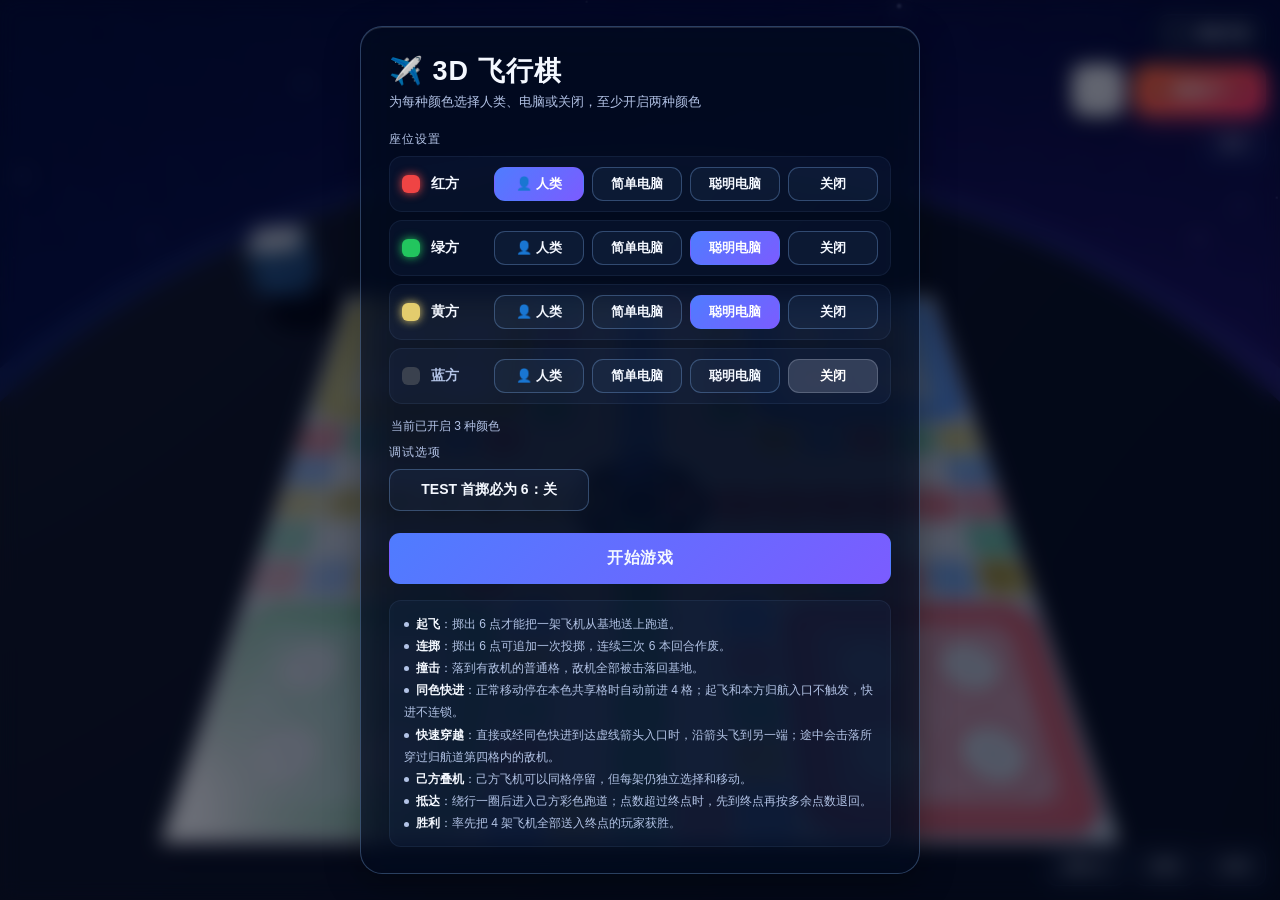
==== public/index.html @ 6b1c4963 "Add Aeroplane Chess web game" ====
<!DOCTYPE html>
<html lang="zh-CN" data-page-node-id="kd5Z0objYWJFrHcKSQNEVI">
<head data-page-node-id="CN0PFpDUi3VPwyFYzVptZN">
<meta charset="UTF-8" data-page-node-id="z6QvpEC3rksrD74TfRp0Hz">
<meta name="viewport" content="width=device-width, initial-scale=1.0, maximum-scale=1.0, user-scalable=no" data-page-node-id="Oe6qfv09uklNiKjChewLHi">
<title>3D 飞行棋</title>
<style>
  :root{
    --bg0:#04060f; --bg1:#0a1024;
    --panel:rgba(3,12,32,.60);
    --line:rgba(137,190,255,.30);
    --txt:#f4f8ff; --dim:#b2c3e6;
    --p0:#ef4444; --p1:#22c55e; --p2:#e3cc6d; --p3:#3b82f6;
  }
  *{box-sizing:border-box; -webkit-tap-highlight-color:transparent;}
  html,body{margin:0;padding:0;height:100%;overflow:hidden;}
  body{
    background:radial-gradient(120% 100% at 50% 0%, #0d1636 0%, var(--bg0) 62%);
    color:var(--txt);
    font-family:"PingFang SC","Hiragino Sans GB","Microsoft YaHei",-apple-system,BlinkMacSystemFont,"Segoe UI",sans-serif;
    user-select:none;
  }
  canvas{display:block;}
  /* CSS 显示尺寸必须锁定到视口；canvas 的 width/height 属性只作为高 DPI
     渲染缓冲区尺寸，否则 DPR=2 时画布会按 2 倍固有尺寸布局，只显示左上角。 */
  #scene{position:fixed;inset:0;width:100%;height:100%;}

  /* ---------- 通用面板 ---------- */
  .glass{
    background:var(--panel);
    backdrop-filter:blur(18px) saturate(1.28); -webkit-backdrop-filter:blur(18px) saturate(1.28);
    border:1px solid var(--line);
    border-radius:16px;
    box-shadow:inset 0 1px 0 rgba(255,255,255,.13),0 10px 34px rgba(0,0,0,.34);
  }
  .btn{
    border:1px solid var(--line); background:rgba(122,174,255,.065);
    color:var(--txt); border-radius:11px; padding:9px 16px;
    font-size:14px; cursor:pointer; transition:.16s; font-family:inherit;
  }
  .btn:hover{background:rgba(142,195,255,.15); transform:translateY(-1px);}
  .btn:active{transform:translateY(0);}
  .btn.primary{
    background:linear-gradient(135deg,#4f7cff,#7b5cff); border-color:transparent;
    font-weight:700; letter-spacing:.5px;
  }
  .btn.primary:hover{filter:brightness(1.12);}

  /* ---------- 顶部玩家条 ---------- */
  #players{
    position:fixed; top:14px; left:14px; display:flex; flex-direction:column; gap:8px;
    z-index:20; max-width:min(46vw,300px);
  }
  .pcard{
    display:flex; align-items:center; gap:9px; padding:8px 11px; border-radius:13px;
    background:rgba(4,15,39,.58); border:1px solid rgba(143,196,255,.22);
    backdrop-filter:blur(14px) saturate(1.25); transition:.2s; position:relative; overflow:hidden;
    box-shadow:inset 0 1px 0 rgba(255,255,255,.10),0 7px 22px rgba(0,0,0,.28);
  }
  .pcard.active{
    border-color:rgba(255,255,255,.5);
    box-shadow:0 0 0 1px rgba(255,255,255,.16), 0 6px 22px rgba(0,0,0,.45);
    transform:translateX(4px);
  }
  .pcard .dot{width:13px;height:13px;border-radius:50%;flex:none;box-shadow:0 0 9px currentColor;}
  .pcard .nm{font-size:13px;font-weight:700;white-space:nowrap;}
  .pcard .tag{
    font-size:10px;padding:1px 6px;border-radius:6px;background:rgba(255,255,255,.1);
    color:var(--dim);white-space:nowrap;
  }
  .pcard .progress{margin-left:auto;font-size:10px;color:#d8e5ff;white-space:nowrap;}
  .pcard .planes{display:flex;gap:3px;}
  .pip{width:11px;height:11px;border-radius:3px;transition:.25s;position:relative;}
  .pip.base{background:transparent;border:1px solid currentColor;opacity:.42;}
  .pip.track,.pip.home{background:currentColor;box-shadow:0 0 7px currentColor;}
  .pip.done{background:currentColor;box-shadow:0 0 8px currentColor;}
  .pip.done::after{content:'✓';position:absolute;inset:0;color:#07101f;font-size:9px;font-weight:1000;line-height:11px;text-align:center;}
  .pcard .rank{
    position:absolute;right:8px;top:50%;transform:translateY(-50%);
    font-size:15px;font-weight:900;opacity:.9;
  }

  /* ---------- 右上控制区 ---------- */
  #ctrl{position:fixed; top:14px; right:14px; z-index:20; display:flex; flex-direction:column; gap:10px; align-items:flex-end;}
  #turnbar{padding:10px 14px; display:flex; align-items:center; gap:10px; font-size:14px; font-weight:700;}
  #turnbar .sw{width:16px;height:16px;border-radius:5px;box-shadow:0 0 10px currentColor;}
  #diceWrap{display:flex;gap:10px;align-items:center;}
  #diceBtn{
    width:132px;height:52px;font-size:17px;font-weight:800;border-radius:14px;
    background:linear-gradient(135deg,#ff7a45,#ff3d6e); border:none; color:#fff;
    box-shadow:0 8px 22px rgba(255,61,110,.35); letter-spacing:1px;
  }
  #diceBtn:disabled{opacity:.4;cursor:not-allowed;transform:none;filter:grayscale(.5);}
  #diceBtn.pulse{animation:pulse 1.5s infinite;}
  @keyframes pulse{0%,100%{box-shadow:0 8px 22px rgba(255,61,110,.35);}50%{box-shadow:0 8px 30px rgba(255,61,110,.7);}}
  #diceFace{
    width:52px;height:52px;border-radius:13px;background:rgba(255,255,255,.94);
    display:flex;align-items:center;justify-content:center;font-size:26px;color:#1a1a2e;
    font-weight:900; box-shadow:0 6px 18px rgba(0,0,0,.4);
  }
  #diceFace.rolling{animation:shake .18s infinite;}
  @keyframes shake{0%,100%{transform:rotate(-7deg) scale(1);}50%{transform:rotate(7deg) scale(1.06);}}
  .miniBtns{display:flex;gap:8px;}
  #tools{position:fixed;bottom:14px;right:14px;z-index:20;display:flex;gap:8px;}
  #hint{
    position:fixed;right:14px;bottom:60px;z-index:20;
    padding:8px 16px;border-radius:18px;font-size:13px;font-weight:500;
    background:rgba(2,10,29,.72);backdrop-filter:blur(14px) saturate(1.25);border:1px solid var(--line);
    color:var(--txt); box-shadow:0 6px 20px rgba(0,0,0,.45);
    white-space:nowrap; transition:.2s; opacity:0; pointer-events:none;
    max-width:46vw; overflow:hidden; text-overflow:ellipsis;
  }
  #hint.show{opacity:1;}

  /* ---------- 设置 / 结果 遮罩 ---------- */
  .overlay{
    position:fixed;inset:0;z-index:60;display:flex;align-items:flex-start;justify-content:center;
    background:rgba(2,8,24,.58); backdrop-filter:blur(10px) saturate(1.18); padding:20px; overflow:auto;
  }
  .overlay.hide{display:none;}
  .sheet{width:min(560px,100%); padding:26px 28px; border-radius:22px;margin:auto 0;}
  .sheet h1{margin:0 0 4px; font-size:27px; letter-spacing:1px;}
  .sheet .sub{margin:0 0 20px; color:var(--dim); font-size:13px;}
  .row{margin-bottom:16px;}
  .row>label{display:block;font-size:12px;color:var(--dim);margin-bottom:8px;letter-spacing:1px;}
  .seg{display:flex;gap:8px;flex-wrap:wrap;}
  .seg button{
    flex:1;min-width:70px;padding:11px 0;border-radius:11px;border:1px solid var(--line);
    background:rgba(128,180,255,.055);color:var(--txt);cursor:pointer;font-size:14px;
    font-weight:700;transition:.16s;font-family:inherit;
  }
  .seg button.on{background:linear-gradient(135deg,#4f7cff,#7b5cff);border-color:transparent;color:#fff;}
  .seg button:hover:not(.on){background:rgba(143,197,255,.14);}
  .seat{
    display:flex;align-items:center;gap:11px;padding:10px 12px;border-radius:13px;
    background:rgba(111,164,255,.055);margin-bottom:8px;border:1px solid rgba(142,194,255,.08);
  }
  .seat .cd{width:18px;height:18px;border-radius:6px;flex:none;box-shadow:0 0 10px currentColor;}
  .seat .sn{font-size:14px;font-weight:700;width:52px;flex:none;}
  .seat .seg button{padding:7px 0;font-size:13px;min-width:58px;}
  .seat .seg{flex:1;}
  .seat.off .cd{filter:grayscale(1);opacity:.38;box-shadow:none;}
  .seat.off .sn{color:var(--dim);}
  .seg button[data-mode="off"].on{background:rgba(120,130,155,.34);border-color:rgba(180,190,215,.28);}
  #setupMsg{min-height:18px;margin:-2px 2px 8px;color:var(--dim);font-size:12px;}
  #setupMsg.error{color:#ff9b9b;}
  .start{width:100%;padding:14px;font-size:16px;margin-top:6px;}
  .start:disabled{opacity:.42;cursor:not-allowed;transform:none;filter:grayscale(.4);}
  .rules{
    margin-top:16px;font-size:12px;color:var(--dim);line-height:1.85;
    background:rgba(100,158,255,.055);padding:12px 14px;border-radius:12px;
    border:1px solid rgba(142,194,255,.08);
  }
  .rules b{color:var(--txt);font-weight:700;}
  .rules .k{display:inline-block;width:5px;height:5px;border-radius:50%;background:var(--dim);margin-right:7px;vertical-align:middle;}

  /* 结果 */
  #resultList{margin:14px 0 20px;}
  .rrow{
    display:flex;align-items:center;gap:12px;padding:11px 14px;border-radius:12px;
    background:rgba(105,164,255,.065);margin-bottom:8px;border:1px solid rgba(142,194,255,.08);
  }
  .rrow .no{font-size:19px;font-weight:900;width:30px;text-align:center;}
  .rrow .cd{width:16px;height:16px;border-radius:5px;}
  .rrow .nm{flex:1;font-weight:700;font-size:14px;}
  .rrow .st{font-size:12px;color:var(--dim);}
  #crown{font-size:38px;text-align:center;margin-bottom:2px;}

  #loading{
    position:fixed;inset:0;z-index:99;display:flex;flex-direction:column;
    align-items:center;justify-content:center;gap:16px;background:#0b1020;
  }
  #loading .sp{
    width:38px;height:38px;border:3px solid rgba(255,255,255,.15);
    border-top-color:#7b5cff;border-radius:50%;animation:spin .8s linear infinite;
  }
  @keyframes spin{to{transform:rotate(360deg);}}
  #loading p{color:var(--dim);font-size:13px;margin:0;}
  #loading .err{color:#ff8a8a;max-width:420px;text-align:center;line-height:1.7;}

  @media (max-width:720px){
    #players{max-width:52vw;}
    .pcard{padding:6px 8px;gap:6px;}
    .pcard .nm{font-size:11px;}
    #diceBtn{width:104px;height:46px;font-size:15px;}
    #diceFace{width:46px;height:46px;font-size:23px;}
    .sheet{padding:20px 18px;}
    .seat{flex-wrap:wrap;}
    .seat .sn{width:44px;font-size:13px;}
  }
</style>
</head>
<body data-page-node-id="F3ZQzoGz1qSnLgHFqvEqtm">

<canvas id="scene" data-page-node-id="spC4r4EDzHsYhLTOp7BjeF"></canvas>

<!-- 玩家列表 -->
<div id="players" data-page-node-id="8w7hcfWktWKgmXLX0mfaSR"></div>

<!-- 控制区 -->
<div id="ctrl" data-page-node-id="sWdIX8kB2JwSgkyhHL7SVb">
  <div id="turnbar" class="glass" data-page-node-id="yvxClIgcpRIx5Is21tc2L5"><span class="sw" id="turnSw" data-page-node-id="FzUo4NRxDnwmPuOCZEcVDG"></span><span id="turnTxt" data-page-node-id="cU2IEdb1D82yChfmiWlCaq">准备开始</span></div>
  <div id="diceWrap" data-page-node-id="i2NdTuZPAmeHTa93d3pKQb">
    <div id="diceFace" data-page-node-id="bqr2hvMrPAnzmE8mIQ6yte">–</div>
    <button id="diceBtn" class="pulse" data-page-node-id="0aowGrRrFDqTSFVN3ZFCPe">掷骰子</button>
  </div>
  <div class="miniBtns" data-page-node-id="tSmx8TX3itHojxYnrnogoG">
    <button class="btn" id="btnRestart" data-page-node-id="u3bcMLW3mogeDhsRU2pKvW">重开</button>
  </div>
</div>

<div id="tools" data-page-node-id="1Msg7l5s5YXvsN1klb7ByF">
  <button class="btn on" id="btnFollow" data-page-node-id="jOJYs4tXHOUZGy5CyDliOt">跟随:开</button>
  <button class="btn" id="btnTopView" data-page-node-id="E5q30SSWGdL36mNQ4ldskA">俯视</button>
  <button class="btn" id="btn3DView" data-page-node-id="cD1FSX5j33GWQr0DZFfLGb">斜视</button>
</div>

<div id="hint" data-page-node-id="1AbFGZp2CJLqHMXpha11cf"></div>

<!-- 设置面板 -->
<div id="setup" class="overlay" data-page-node-id="obhyTY74zz7RHie1XbRJl4">
  <div class="sheet glass" data-page-node-id="qNtGrj4rFYtB3MGo6gRqcS">
    <h1 data-page-node-id="73DpKQItf9HqFi7Jg1BZQI">✈️ 3D 飞行棋</h1>
    <p class="sub" data-page-node-id="A6gUsaLLg9S1lhPXas4fzz">为每种颜色选择人类、电脑或关闭，至少开启两种颜色</p>

    <div class="row" data-page-node-id="W5Kqq1l9HHc015kYhw4cNV">
      <label data-page-node-id="T6GxFlB0odtwnpZI4bVoM9">座位设置</label>
      <div id="seats" data-page-node-id="Y9edmHz5bmArDXBNN3SCCL"></div>
    </div>
    <div id="setupMsg" aria-live="polite"></div>

    <div class="row" data-page-node-id="dRNbEAlXy24KbOvghhxoVl">
      <label data-page-node-id="pck41rBKHMh1azzelBOyXd">调试选项</label>
      <div class="seg" style="flex:0 0 auto;max-width:200px;" data-page-node-id="Ot6GRj4qA4mHaCzjjqC9CW">
        <button id="btnTest" class="" data-page-node-id="jbMKNbn3HhjG23YEpx2hB8">TEST 首掷必为 6：关</button>
      </div>
    </div>

    <button class="btn primary start" id="btnStart" data-page-node-id="HKWBvUzWYEQOLkrZFpdpu5">开始游戏</button>

    <div class="rules" data-page-node-id="BvAXuGOBpbkhqkPFZCP86s">
      <span class="k" data-page-node-id="RW6wh6RgvXUgG9rf4asewc"></span><b data-page-node-id="WBJefTE6V2W01uMfEfnG14">起飞</b>：掷出 6 点才能把一架飞机从基地送上跑道。<br data-page-node-id="cNt75eIltv63Ednr2QSTMn">
      <span class="k" data-page-node-id="gKR8fQKjl4KG3YOy8Qun9u"></span><b data-page-node-id="UjBdUJUurDjCeklsjVWD2k">连掷</b>：掷出 6 点可追加一次投掷，连续三次 6 本回合作废。<br data-page-node-id="hYeEXeCDW8K2KsKgrpm32w">
      <span class="k" data-page-node-id="0SQ9fcN8z9DerHyAJSNAyU"></span><b data-page-node-id="dpW9D0i8Zz4bkBeEzFVcHE">撞击</b>：落到有敌机的普通格，敌机全部被击落回基地。<br data-page-node-id="s6PJhV0UK56727k5c2jOaa">
      <span class="k"></span><b>同色快进</b>：正常移动停在本色共享格时自动前进 4 格；起飞和本方归航入口不触发，快进不连锁。<br>
      <span class="k"></span><b>快速穿越</b>：直接或经同色快进到达虚线箭头入口时，沿箭头飞到另一端；途中会击落所穿过归航道第四格内的敌机。<br>
      <span class="k"></span><b>己方叠机</b>：己方飞机可以同格停留，但每架仍独立选择和移动。<br>
      <span class="k" data-page-node-id="xp2fXdVxcToDqfpgB5Ztf1"></span><b data-page-node-id="klzLZYSJadkwx5tVH13e4j">抵达</b>：绕行一圈后进入己方彩色跑道；点数超过终点时，先到终点再按多余点数退回。<br data-page-node-id="SkRiC2MSEcY5TxVRWsvFrq">
      <span class="k" data-page-node-id="xCXNceKm6EacldsfjJyNbT"></span><b data-page-node-id="CVoNxMrrFDX0rKh2zJ5aJu">胜利</b>：率先把 4 架飞机全部送入终点的玩家获胜。
    </div>
  </div>
</div>

<!-- 结果面板 -->
<div id="result" class="overlay hide" data-page-node-id="yFm13LowaZL7XiBijNMZjQ">
  <div class="sheet glass" data-page-node-id="x73ReZF6gz8Pfy7ZM4yg86">
    <div id="crown" data-page-node-id="cnMCVMTm1wLXuDqxZCb9F2">🏆</div>
    <h1 id="resultTitle" style="text-align:center;" data-page-node-id="hopEfUsFGlRFRixKli2bg7">游戏结束</h1>
    <p class="sub" id="resultSub" style="text-align:center;" data-page-node-id="AIjN1MZGv3yKDPqEEA8PTm"></p>
    <div id="resultList" data-page-node-id="1KOeGkOZItsVAdrru4L2Hp"></div>
    <button class="btn primary start" id="btnAgain" data-page-node-id="LLKFrGzrdVu3px0y7wJ7yw">再来一局</button>
    <button class="btn start" id="btnBackSetup" style="margin-top:8px;background:rgba(255,255,255,.07);" data-page-node-id="SjBGjp1hyPmOuBa0gxNdDt">返回设置</button>
  </div>
</div>

<div id="loading" data-page-node-id="gBrMF9jGKVOgRYB6SAXCDc">
  <div class="sp" id="spinner" data-page-node-id="VGdrUDK20o89V1iXJ4OKN2"></div>
  <p id="loadTxt" data-page-node-id="8BYOt7lOf7bplKU5AdE7Hm">正在装载 3D 场景…</p>
</div>

<script type="module">
/* =========================================================
   3D 飞行棋 — Three.js 单文件实现
   ========================================================= */

let THREE;
try {
  THREE = await import('./vendor/three.module.js');
} catch (e) {
  try {
    THREE = await import('https://unpkg.com/three@0.160.0/build/three.module.js');
  } catch (e2) {
    document.getElementById('spinner').style.display = 'none';
    document.getElementById('loadTxt').innerHTML =
      '<div class="err">无法加载 three.js。<br>请通过本地服务器打开（推荐）：<br>' +
      '<code>cd ' + '本目录' + ' &amp;&amp; python3 -m http.server 8080</code><br>' +
      '然后访问 http://localhost:8080</div>';
    throw e2;
  }
}

/* ---------------- 常量：棋盘几何 ---------------- */
const GRID = 15;          // 15x15
const PATH_LEN = 52;      // 共享航道坐标总数（用于全局索引循环）
const HOME_LEN = 6;       // 归航道格数
const HOME_ENTRY_PROG = PATH_LEN - 2;  // 50：与本方归航道正对的共享航道入口
const HOME_START_PROG = HOME_ENTRY_PROG + 1; // 51：归航道第一格
const TOTAL = HOME_START_PROG + HOME_LEN - 1; // 56：归航道第 6 格（专属终点格）

// 外圈路径（col,row），索引 0 为红方起点
const PATH = [
  [0,5],[1,5],[2,5],[3,5],[4,5],
  [5,4],[5,3],[5,2],[5,1],[5,0],
  [6,0],[7,0],[8,0],
  [9,0],[9,1],[9,2],[9,3],[9,4],
  [10,5],[11,5],[12,5],[13,5],[14,5],
  [14,6],[14,7],[14,8],
  [14,9],[13,9],[12,9],[11,9],[10,9],
  [9,10],[9,11],[9,12],[9,13],[9,14],
  [8,14],[7,14],[6,14],
  [5,14],[5,13],[5,12],[5,11],[5,10],
  [4,9],[3,9],[2,9],[1,9],[0,9],
  [0,8],[0,7],[0,6]
];

const STARTS = [0, 13, 26, 39];

const HOMES = [
  [[1,7],[2,7],[3,7],[4,7],[5,7],[6,7]],
  [[7,1],[7,2],[7,3],[7,4],[7,5],[7,6]],
  [[13,7],[12,7],[11,7],[10,7],[9,7],[8,7]],
  [[7,13],[7,12],[7,11],[7,10],[7,9],[7,8]]
];

// 5×5 基地左上角 (col,row)：左上 / 右上 / 右下 / 左下
const BASE_SIZE = 5;
const BASE_ORIGIN = [[0,0],[10,0],[10,10],[0,10]];
// 基地内 4 个停机位（相对基地左上角）
const BASE_SLOTS  = [[1.1,1.1],[2.9,1.1],[1.1,2.9],[2.9,2.9]];

const PL = [
  { key:'红方', hex:0xef4444, css:'#ef4444', deep:0xb91c1c },
  { key:'绿方', hex:0x22c55e, css:'#22c55e', deep:0x15803d },
  { key:'黄方', hex:0xe3cc6d, css:'#e3cc6d', deep:0xa88932 },
  { key:'蓝方', hex:0x3b82f6, css:'#3b82f6', deep:0x1d4ed8 }
];

// 四色快速穿越统一发生在各自私人进度 18 → 30；途中横跨对面玩家归航道第四格。
const FLIGHT_ENTRY_PROG = 18;
const FLIGHT_EXIT_PROG = 30;
const FLIGHT_CROSS_HOME_PROG = HOME_START_PROG + 3;
const FLIGHT_ROUTES = PL.map((_, seat) => {
  const crossedSeat = (seat + 2) % PL.length;
  return {
    seat,
    entryProg: FLIGHT_ENTRY_PROG,
    exitProg: FLIGHT_EXIT_PROG,
    entryIndex: (STARTS[seat] + FLIGHT_ENTRY_PROG) % PATH_LEN,
    exitIndex: (STARTS[seat] + FLIGHT_EXIT_PROG) % PATH_LEN,
    crossedSeat,
    crossedHomeProg: FLIGHT_CROSS_HOME_PROG,
    crossCoord: HOMES[crossedSeat][3]
  };
});

function flightRoute(seat) { return FLIGHT_ROUTES[seat]; }
function isFlightEntry(prog) { return prog === FLIGHT_ENTRY_PROG; }

/** 共享航道颜色：从正对红方归航道的 PATH[50] 起，顺时针循环红、绿、黄、蓝。 */
function pathColor(globalIndex) {
  const i = ((globalIndex % PATH_LEN) + PATH_LEN) % PATH_LEN;
  return (i + 2) % PL.length;
}

/** 正常走骰后是否落在玩家本色共享格；起飞、归航道和折返不调用此判定。 */
function isBoostLanding(seat, prog) {
  return prog >= 0 && prog < HOME_START_PROG && prog !== HOME_ENTRY_PROG &&
    pathColor(globalIdx(seat, prog)) === seat;
}

// 坐标换算：格 -> 世界
const HALF = (GRID - 1) / 2;
function gridToWorld(c, r, y = 0) { return new THREE.Vector3(c - HALF, y, r - HALF); }
function globalIdx(playerIdx, prog) { return (STARTS[playerIdx] + prog) % PATH_LEN; }

/** 棋子逻辑位置 -> 世界坐标 */
function posToWorld(playerIdx, prog) {
  if (prog < HOME_START_PROG) {
    const g = PATH[globalIdx(playerIdx, prog)];
    return gridToWorld(g[0], g[1]);
  }
  if (prog < TOTAL) {
    const h = HOMES[playerIdx][prog - HOME_START_PROG];
    return gridToWorld(h[0], h[1]);
  }
  return null; // 专属终点格由 finishWorld() 处理
}
function baseWorld(playerIdx, slot) {
  const o = BASE_ORIGIN[playerIdx], s = BASE_SLOTS[slot];
  return gridToWorld(o[0] + s[0], o[1] + s[1]);
}
/** 各色专属终点：归航道最后一格 */
function finishWorld(playerIdx) {
  const lastHome = HOMES[playerIdx][HOME_LEN - 1];
  return gridToWorld(lastHome[0], lastHome[1], 0.02);
}

/* ---------------- 全局状态 ---------------- */
const G = {
  players: [],       // {seat, type:'human'|'ai', level:1|2, pieces:[], done:0, rank:0}
  seats: [],         // 参与座位索引
  turn: 0,           // seats 内的下标
  dice: 0,
  phase: 'setup',    // setup|idle|rolling|choosing|anim|over
  sixStreak: 0,
  finished: 0,       // 已完成的玩家数
  pickable: [],      // 当前可选移动
  meshes: [],        // 所有棋子 mesh（供 raycast）
  busy: false,
  testOpeningRoll: false // TEST MODE 只保证整局第一次掷骰为 6
};

/* ---------------- 场景搭建 ---------------- */
const canvas = document.getElementById('scene');
const renderer = new THREE.WebGLRenderer({ canvas, antialias:true });
renderer.setPixelRatio(Math.min(devicePixelRatio, 2));
renderer.shadowMap.enabled = true;
renderer.shadowMap.type = THREE.PCFSoftShadowMap;
renderer.outputColorSpace = THREE.SRGBColorSpace;
renderer.toneMapping = THREE.ACESFilmicToneMapping;
renderer.toneMappingExposure = 1.08;

const scene = new THREE.Scene();
const SPACE_BG = 0x04060f;                 // 深空底色
scene.background = new THREE.Color(SPACE_BG);
scene.fog = new THREE.Fog(SPACE_BG, 52, 120);

const camera = new THREE.PerspectiveCamera(46, 1, 0.1, 400);

/* ===== 固定视角：45° 俯视 + 棋盘摆正 + 底部居中 ===== */
const PITCH_45   = Math.PI / 4;      // 45° 俯角（视线与水平面夹角 45°）
const THETA_FIX  = -Math.PI / 2;     // 正对棋盘，横平竖直不倾斜
const SHIFT_RATIO = 0.06;            // 棋盘中心轻微下移到屏幕约 56% 高度处
const SEAT_THETA = [-3 * Math.PI / 4, -Math.PI / 4, Math.PI / 4, 3 * Math.PI / 4];

const camDef = { theta: THETA_FIX, phi: PITCH_45, dist: 22, cx: 0, cz: 0 };
let cam = { ...camDef };
let camTarget = { ...camDef };
let follow = false;                  // 默认锁定固定视角，不跟随玩家
let shiftPx = 0;                     // 视锥下移像素

function nearestTheta(from, to) {
  let t = to;
  while (t - from > Math.PI)  t -= Math.PI * 2;
  while (from - t > Math.PI)  t += Math.PI * 2;
  return t;
}
/** 计算刚好装下整个棋盘（并留出底部偏移空间）的相机距离 */
function fitDist(phi) {
  const halfSpan = HALF + 1.25;                                  // 棋盘半宽 + 紧凑安全边距
  const vTan = Math.tan(camera.fov * Math.PI / 360);
  const nearDepth = halfSpan * Math.sin(phi);
  // 不能只算平面投影尺寸：45° 透视下，棋盘近侧角点离相机更近、投影更大。
  // dist 必须先补回这段深度，再按 viewOffset 留给棋盘下半部的空间求解。
  const bottomRoom = Math.max(0.42, 1 - 2 * SHIFT_RATIO);
  const needV = nearDepth + halfSpan * Math.cos(phi) / (vTan * bottomRoom);
  const needH = nearDepth + halfSpan / (vTan * Math.max(0.46, camera.aspect));
  return clamp(Math.max(needV, needH) * 1.02, 15, 58);
}
/** 固定摆正视角（默认） */
function viewDefault() {
  camTarget.theta = nearestTheta(cam.theta, THETA_FIX);
  camTarget.phi   = PITCH_45;
  camTarget.dist  = fitDist(PITCH_45);
  camTarget.cx = 0; camTarget.cz = 0;
}
/** 顶部俯视（同样摆正 + 底部居中） */
function viewTop() {
  camTarget.theta = nearestTheta(cam.theta, THETA_FIX);
  camTarget.phi   = 0.22;
  camTarget.dist  = fitDist(0.22);
  camTarget.cx = 0; camTarget.cz = 0;
}
/** 跟随模式（可选）：转到当前玩家一侧，仍保持 45° 俯角 */
function focusSeat(seat) {
  camTarget.theta = nearestTheta(cam.theta, SEAT_THETA[seat]);
  camTarget.phi   = PITCH_45;
  camTarget.dist  = fitDist(PITCH_45);
  camTarget.cx = 0; camTarget.cz = 0;
}

function applyCam() {
  const sp = Math.sin(cam.phi), cp = Math.cos(cam.phi);
  camera.position.set(
    cam.cx + cam.dist * sp * Math.cos(cam.theta),
    cam.dist * cp,
    cam.cz + cam.dist * sp * Math.sin(cam.theta)
  );
  camera.lookAt(cam.cx, 0, cam.cz);
  camera.updateMatrixWorld(true);
}
applyCam();

/* ================= 太空背景 ================= */
function dotTexture() {
  const c = document.createElement('canvas'); c.width = c.height = 64;
  const x = c.getContext('2d');
  const rg = x.createRadialGradient(32, 32, 0, 32, 32, 32);
  rg.addColorStop(0.00, 'rgba(255,255,255,1)');
  rg.addColorStop(0.30, 'rgba(255,255,255,0.9)');
  rg.addColorStop(0.62, 'rgba(255,255,255,0.28)');
  rg.addColorStop(1.00, 'rgba(255,255,255,0)');
  x.fillStyle = rg; x.fillRect(0, 0, 64, 64);
  const t = new THREE.CanvasTexture(c); t.colorSpace = THREE.SRGBColorSpace;
  return t;
}
const DOT_TEX = dotTexture();

function starField(count, rMin, rMax, size, opacity) {
  const pos = new Float32Array(count * 3), col = new Float32Array(count * 3);
  const tint = [[1, 1, 1], [.76, .85, 1], [1, .95, .84], [1, .84, .90], [.82, 1, 1], [.9, .9, 1]];
  for (let i = 0; i < count; i++) {
    const u = Math.random() * 2 - 1, th = Math.random() * Math.PI * 2;
    const s = Math.sqrt(Math.max(0, 1 - u * u));
    const r = rMin + Math.random() * (rMax - rMin);
    pos[i * 3] = r * s * Math.cos(th);
    pos[i * 3 + 1] = r * u;
    pos[i * 3 + 2] = r * s * Math.sin(th);
    const t = tint[(Math.random() * tint.length) | 0];
    const k = 0.42 + Math.random() * 0.58;
    col[i * 3] = t[0] * k; col[i * 3 + 1] = t[1] * k; col[i * 3 + 2] = t[2] * k;
  }
  const geo = new THREE.BufferGeometry();
  geo.setAttribute('position', new THREE.BufferAttribute(pos, 3));
  geo.setAttribute('color', new THREE.BufferAttribute(col, 3));
  return new THREE.Points(geo, new THREE.PointsMaterial({
    size, sizeAttenuation: true, vertexColors: true, map: DOT_TEX,
    transparent: true, opacity, depthWrite: false, fog: false,
    blending: THREE.AdditiveBlending
  }));
}

const spaceGroup = new THREE.Group();
(function buildSpace() {
  // 深空渐变穹顶（顶暗、地平线泛蓝紫 + 星云斑）
  const cv = document.createElement('canvas'); cv.width = 256; cv.height = 512;
  const cx = cv.getContext('2d');
  const grad = cx.createLinearGradient(0, 0, 0, 512);
  grad.addColorStop(0.00, '#01020a');
  grad.addColorStop(0.26, '#04091c');
  grad.addColorStop(0.50, '#0a1233');
  grad.addColorStop(0.68, '#131d4a');
  grad.addColorStop(0.82, '#0b1130');
  grad.addColorStop(1.00, '#03050e');
  cx.fillStyle = grad; cx.fillRect(0, 0, 256, 512);
  const nebs = [
    [ 60, 150, 130, 'rgba(88,64,205,0.30)'],
    [190, 252, 165, 'rgba(22,116,182,0.26)'],
    [ 35, 344, 120, 'rgba(158,44,148,0.20)'],
    [215, 190,  95, 'rgba(38,168,196,0.18)'],
    [130,  90, 110, 'rgba(110,60,190,0.16)']
  ];
  nebs.forEach(([x, y, r, col]) => {
    const rg = cx.createRadialGradient(x, y, 0, x, y, r);
    rg.addColorStop(0, col); rg.addColorStop(1, 'rgba(0,0,0,0)');
    cx.fillStyle = rg; cx.beginPath(); cx.arc(x, y, r, 0, Math.PI * 2); cx.fill();
  });
  const tex = new THREE.CanvasTexture(cv); tex.colorSpace = THREE.SRGBColorSpace;
  const dome = new THREE.Mesh(
    new THREE.SphereGeometry(180, 48, 32),
    new THREE.MeshBasicMaterial({ map: tex, side: THREE.BackSide, fog: false, depthWrite: false })
  );
  dome.renderOrder = -10;
  spaceGroup.add(dome);

  // 两层星空
  const far  = starField(2600, 95, 168, 0.62, 0.85);
  const near = starField(420, 58, 104, 1.45, 0.95);
  spaceGroup.add(far, near);
  spaceGroup.userData.spin = [far, near];

  // 远处的行星 + 光晕
  function planet(radius, color, emissive, pos, halo) {
    const m = new THREE.Mesh(
      new THREE.SphereGeometry(radius, 40, 28),
      new THREE.MeshStandardMaterial({
        color, emissive, emissiveIntensity: 0.55, roughness: 0.95, metalness: 0.0, fog: false
      })
    );
    m.position.set(pos[0], pos[1], pos[2]);
    const glow = new THREE.Sprite(new THREE.SpriteMaterial({
      map: DOT_TEX, color: halo, transparent: true, opacity: 0.55,
      depthWrite: false, fog: false, blending: THREE.AdditiveBlending
    }));
    glow.scale.setScalar(radius * 6.2);
    glow.position.copy(m.position);
    spaceGroup.add(m, glow);
    return m;
  }
  planet(7.2, 0x2b4c96, 0x0d1c46, [-78, 46, -112], 0x4d7dff);
  planet(3.4, 0x8a4a2c, 0x3a1608, [96, 30, -96], 0xff9b52);
})();
scene.add(spaceGroup);

scene.add(new THREE.HemisphereLight(0xa8cfff, 0x050916, 0.40));
const key = new THREE.DirectionalLight(0xffffff, 1.70);
key.position.set(9, 18, 10);
key.castShadow = true;
key.shadow.mapSize.set(2048, 2048);
key.shadow.camera.left = -13; key.shadow.camera.right = 13;
key.shadow.camera.top = 13;   key.shadow.camera.bottom = -13;
key.shadow.camera.near = 1;   key.shadow.camera.far = 48;
key.shadow.bias = -0.0012;
key.shadow.normalBias = 0.02;
scene.add(key);
const rim = new THREE.DirectionalLight(0x72b8ff, 0.68);
rim.position.set(-11, 8, -9); scene.add(rim);

/* ---- 棋盘纹理（Canvas 2D 绘制） ---- */
function buildBoardTexture() {
  const S = 2048, cs = S / GRID;
  const cv = document.createElement('canvas');
  cv.width = cv.height = S;
  const x = cv.getContext('2d');

  // 底板
  x.fillStyle = '#edf5ff';
  x.fillRect(0, 0, S, S);

  const rr = (px, py, w, h, r) => {
    x.beginPath();
    x.moveTo(px + r, py);
    x.arcTo(px + w, py, px + w, py + h, r);
    x.arcTo(px + w, py + h, px, py + h, r);
    x.arcTo(px, py + h, px, py, r);
    x.arcTo(px, py, px + w, py, r);
    x.closePath();
  };
  const cellRect = (c, r, inset = 0.09) => rr((c + inset) * cs, (r + inset) * cs, cs * (1 - 2 * inset), cs * (1 - 2 * inset), cs * 0.16);

  // 棋盘外框
  x.fillStyle = '#d5e4f5';
  rr(4, 4, S - 8, S - 8, cs * 0.5); x.fill();
  x.fillStyle = '#f8fbff';
  rr(cs * 0.18, cs * 0.18, S - cs * 0.36, S - cs * 0.36, cs * 0.4); x.fill();

  const hex = n => '#' + n.toString(16).padStart(6, '0');
  const mixHex = (a, b, t) => {
    const ar = (a >> 16) & 255, ag = (a >> 8) & 255, ab = a & 255;
    const br = (b >> 16) & 255, bg = (b >> 8) & 255, bb = b & 255;
    const r = Math.round(ar + (br - ar) * t);
    const g = Math.round(ag + (bg - ag) * t);
    const bl = Math.round(ab + (bb - ab) * t);
    return '#' + ((r << 16) | (g << 8) | bl).toString(16).padStart(6, '0');
  };
  const shade = (n, f) => {
    const r = Math.max(0, Math.min(255, ((n >> 16) & 255) + 255 * f)) | 0;
    const g = Math.max(0, Math.min(255, ((n >> 8) & 255) + 255 * f)) | 0;
    const b = Math.max(0, Math.min(255, (n & 255) + 255 * f)) | 0;
    return '#' + ((r << 16) | (g << 8) | b).toString(16).padStart(6, '0');
  };

  // 中央圆盘只作下沉式装饰，先绘制，再让四个专属终点格覆盖在其上方。
  const boardMid = S / 2;
  x.save();
  x.translate(boardMid, boardMid);
  const hub = x.createRadialGradient(0, 0, cs * .12, 0, 0, cs * 1.38);
  hub.addColorStop(0, '#26324d');
  hub.addColorStop(.62, '#111827');
  hub.addColorStop(1, '#080d19');
  x.fillStyle = hub;
  x.beginPath(); x.arc(0, 0, cs * 1.38, 0, Math.PI * 2); x.fill();
  x.strokeStyle = 'rgba(148,180,255,.36)'; x.lineWidth = cs * .10; x.stroke();
  x.restore();

  // 归航道：第 6 格是本色专属终点，其余格只显示前进箭头。
  for (let p = 0; p < 4; p++) {
    HOMES[p].forEach((c2, i) => {
      const isFinish = i === HOME_LEN - 1;
      const g = x.createLinearGradient(c2[0] * cs, c2[1] * cs, (c2[0] + 1) * cs, (c2[1] + 1) * cs);
      const yellowLane = p === 2;
      g.addColorStop(0, isFinish ? '#101a31' : yellowLane ? '#f1d86f' : mixHex(PL[p].hex, 0xf8fbff, 0.12));
      g.addColorStop(1, isFinish ? hex(PL[p].deep) : yellowLane ? '#cba83e' : mixHex(PL[p].hex, 0xdcecff, 0.32));
      x.fillStyle = g;
      cellRect(c2[0], c2[1], isFinish ? 0.015 : 0.03); x.fill();
      x.strokeStyle = isFinish ? 'rgba(255,255,255,.98)' : 'rgba(255,255,255,.82)';
      x.lineWidth = cs * (isFinish ? 0.075 : 0.03); x.stroke();

      const px = (c2[0] + .5) * cs, py = (c2[1] + .5) * cs;
      x.save();
      x.translate(px, py);
      if (isFinish) {
        // 顶面 UV 会旋转 180°，终点文字预先反转以保持正向。
        x.rotate(Math.PI);
        x.fillStyle = '#ffffff';
        x.font = '900 ' + (cs * .40) + 'px -apple-system, sans-serif';
        x.textAlign = 'center'; x.textBaseline = 'middle';
        x.fillText('终', 0, cs * .02);
      } else {
        x.rotate(Math.atan2(boardMid - py, boardMid - px));
        x.strokeStyle = yellowLane ? 'rgba(82,58,8,.82)' : 'rgba(255,255,255,.88)';
        x.lineWidth = cs * 0.075;
        x.lineCap = 'round'; x.lineJoin = 'round';
        x.beginPath();
        x.moveTo(-cs * .12, -cs * .17);
        x.lineTo(cs * .10, 0);
        x.lineTo(-cs * .12, cs * .17);
        x.stroke();
      }
      x.restore();
    });
  }

  // 外圈路径格
  PATH.forEach((c2, i) => {
    const isStart = STARTS.includes(i);
    const colorIndex = pathColor(i);
    const tile = PL[colorIndex];
    const yellowTile = colorIndex === 2;
    const g = x.createLinearGradient(c2[0] * cs, c2[1] * cs, (c2[0] + 1) * cs, (c2[1] + 1) * cs);
    g.addColorStop(0, yellowTile ? (isStart ? '#e5c956' : '#ffed8d') : mixHex(tile.hex, 0xf8fbff, isStart ? 0.12 : 0.34));
    g.addColorStop(1, yellowTile ? (isStart ? '#c49c2e' : '#dfbd49') : mixHex(tile.hex, 0xdcecff, isStart ? 0.28 : 0.52));
    x.fillStyle = g;
    cellRect(c2[0], c2[1], 0.08); x.fill();
    x.strokeStyle = isStart ? hex(tile.deep) : mixHex(tile.hex, 0x1b365b, 0.24);
    x.lineWidth = cs * (isStart ? 0.055 : 0.035);
    x.stroke();
  });

  // 快速穿越通道：同色虚线从入口指向出口，横跨对面归航道第四格。
  FLIGHT_ROUTES.forEach(route => {
    const a = PATH[route.entryIndex], b = PATH[route.exitIndex];
    const ax = (a[0] + .5) * cs, ay = (a[1] + .5) * cs;
    const bx = (b[0] + .5) * cs, by = (b[1] + .5) * cs;
    const angle = Math.atan2(by - ay, bx - ax);
    const dx = Math.cos(angle), dy = Math.sin(angle);
    // 通道颜色表示实际使用者，而不是被横跨的归航道或端点公共格颜色。
    const colorIndex = route.seat;
    const lineColor = colorIndex === 2 ? '#d8c36e' : shade(PL[colorIndex].hex, 0.18);
    const startX = ax + dx * cs * .24, startY = ay + dy * cs * .24;
    const tipX = bx, tipY = by;
    const shaftEndX = tipX - dx * cs * .34, shaftEndY = tipY - dy * cs * .34;
    x.save();
    x.lineCap = 'butt'; x.lineJoin = 'round';
    x.shadowColor = 'rgba(255,255,255,.52)'; x.shadowBlur = cs * .065;
    x.strokeStyle = lineColor; x.lineWidth = cs * .078;
    x.setLineDash([cs * .20, cs * .17]);
    x.lineDashOffset = -cs * .035;
    x.beginPath(); x.moveTo(startX, startY); x.lineTo(shaftEndX, shaftEndY); x.stroke();
    x.setLineDash([]); x.shadowBlur = 0;
    x.fillStyle = lineColor;
    x.beginPath();
    x.moveTo(tipX, tipY);
    x.lineTo(tipX - dx * cs * .34 - dy * cs * .18, tipY - dy * cs * .34 + dx * cs * .18);
    x.lineTo(tipX - dx * cs * .34 + dy * cs * .18, tipY - dy * cs * .34 - dx * cs * .18);
    x.closePath(); x.fill();
    x.restore();
  });

  // 基地停机位图标。
  const drawGlyph = (c, r, color, txt) => {
    x.save();
    x.translate((c + .5) * cs, (r + .5) * cs);
    x.fillStyle = color;
    x.font = 'bold ' + (cs * 0.5) + 'px -apple-system, sans-serif';
    x.textAlign = 'center'; x.textBaseline = 'middle';
    x.fillText(txt, 0, cs * 0.02);
    x.restore();
  };

  // 出生格仅标示共享航道前进方向，不再使用飞机字符或玩家色覆盖。
  STARTS.forEach(si => {
    const a = PATH[si], b = PATH[(si + 1) % PATH_LEN];
    const angle = Math.atan2(b[1] - a[1], b[0] - a[0]);
    const colorIndex = pathColor(si);
    x.save();
    x.translate((a[0] + .5) * cs, (a[1] + .5) * cs);
    x.rotate(angle);
    x.strokeStyle = colorIndex === 2 ? 'rgba(83,63,13,.76)' : 'rgba(255,255,255,.92)';
    x.lineWidth = cs * .085; x.lineCap = 'round'; x.lineJoin = 'round';
    x.beginPath();
    x.moveTo(-cs * .22, 0); x.lineTo(cs * .20, 0);
    x.moveTo(cs * .04, -cs * .16); x.lineTo(cs * .20, 0); x.lineTo(cs * .04, cs * .16);
    x.stroke();
    x.restore();
  });

  // 四个基地
  for (let p = 0; p < 4; p++) {
    const o = BASE_ORIGIN[p];
    const px = o[0] * cs + cs * 0.18, py = o[1] * cs + cs * 0.18, w = cs * BASE_SIZE - cs * 0.36;
    x.fillStyle = p === 2 ? '#e5cb5b' : mixHex(PL[p].hex, 0xe9f4ff, 0.22);
    rr(px, py, w, w, cs * 0.55); x.fill();
    x.strokeStyle = hex(PL[p].deep); x.lineWidth = cs * 0.07; x.stroke();
    x.fillStyle = 'rgba(245,251,255,.42)';
    rr(px + cs * 0.5, py + cs * 0.5, w - cs, w - cs, cs * 0.4); x.fill();
    // 停机位
    BASE_SLOTS.forEach(s => {
      x.fillStyle = 'rgba(250,253,255,.90)';
      x.beginPath(); x.arc((o[0] + s[0] + .5) * cs, (o[1] + s[1] + .5) * cs, cs * 0.62, 0, 7); x.fill();
      x.strokeStyle = shade(PL[p].hex, -0.08); x.lineWidth = cs * 0.06; x.stroke();
      drawGlyph(o[0] + s[0], o[1] + s[1] + 0.02, 'rgba(0,0,0,.16)', '✈');
    });
  }

  const tex = new THREE.CanvasTexture(cv);
  tex.colorSpace = THREE.SRGBColorSpace;
  tex.anisotropy = renderer.capabilities.getMaxAnisotropy();
  return tex;
}

const boardTex = buildBoardTexture();
const board = new THREE.Mesh(
  new THREE.BoxGeometry(GRID, 0.5, GRID),
  [
    new THREE.MeshStandardMaterial({ color: 0x2a3350, roughness: .9 }),
    new THREE.MeshStandardMaterial({ color: 0x2a3350, roughness: .9 }),
    new THREE.MeshPhysicalMaterial({
      map: boardTex, roughness: .34, metalness: .0,
      clearcoat: .58, clearcoatRoughness: .12
    }),
    new THREE.MeshStandardMaterial({ color: 0x1b2036, roughness: .9 }),
    new THREE.MeshStandardMaterial({ color: 0x2a3350, roughness: .9 }),
    new THREE.MeshStandardMaterial({ color: 0x2a3350, roughness: .9 })
  ]
);
board.position.y = -0.25;
board.receiveShadow = true;
scene.add(board);

// 棋盘上方独立的透明亚克力覆层：底图保持清晰，覆层只负责折射、高光与冷色边缘。
const acrylicTop = new THREE.Mesh(
  new THREE.BoxGeometry(GRID - 0.08, 0.055, GRID - 0.08),
  new THREE.MeshPhysicalMaterial({
    color: 0xdceeff,
    roughness: 0.065,
    metalness: 0,
    transmission: 0.55,
    thickness: 0.14,
    ior: 1.46,
    clearcoat: 1,
    clearcoatRoughness: 0.035,
    transparent: true,
    opacity: 0.16,
    depthWrite: false
  })
);
acrylicTop.position.y = 0.035;
acrylicTop.renderOrder = 2;
scene.add(acrylicTop);

const acrylicEdge = new THREE.LineSegments(
  new THREE.EdgesGeometry(acrylicTop.geometry, 28),
  new THREE.LineBasicMaterial({
    color: 0x8fd8ff,
    transparent: true,
    opacity: 0.42,
    depthWrite: false,
    blending: THREE.AdditiveBlending
  })
);
acrylicEdge.position.copy(acrylicTop.position);
acrylicEdge.renderOrder = 3;
scene.add(acrylicEdge);

// 悬浮平台（太空站甲板）
const table = new THREE.Mesh(
  new THREE.CylinderGeometry(15.5, 15.2, 0.6, 64),
  new THREE.MeshStandardMaterial({ color: 0x0a1024, roughness: .82, metalness: .35, emissive: 0x040814 })
);
table.position.y = -0.72; table.receiveShadow = true; scene.add(table);

// 平台边缘光环
const halo = new THREE.Mesh(
  new THREE.RingGeometry(15.4, 16.4, 96),
  new THREE.MeshBasicMaterial({ color: 0x4f7cff, transparent: true, opacity: .22, side: THREE.DoubleSide, depthWrite: false })
);
halo.rotation.x = -Math.PI / 2; halo.position.y = -0.44; scene.add(halo);

/* ---------------- 棋子：小飞机 ---------------- */
function makePlane(colorHex, deepHex) {
  const g = new THREE.Group();
  const body = new THREE.MeshPhysicalMaterial({
    color: colorHex, roughness: .20, metalness: .12,
    clearcoat: 1, clearcoatRoughness: .07
  });
  const dark = new THREE.MeshPhysicalMaterial({
    color: deepHex, roughness: .27, metalness: .15,
    clearcoat: .85, clearcoatRoughness: .10
  });
  const glass = new THREE.MeshPhysicalMaterial({
    color: 0x102449, roughness: .08, metalness: .38,
    clearcoat: 1, clearcoatRoughness: .025
  });

  const fus = new THREE.Mesh(new THREE.ConeGeometry(0.155, 0.66, 16), body);
  fus.rotation.x = Math.PI / 2;      // 机头朝 +z
  fus.position.z = 0.03;
  g.add(fus);

  const tail = new THREE.Mesh(new THREE.CylinderGeometry(0.10, 0.155, 0.34, 14), body);
  tail.rotation.x = Math.PI / 2; tail.position.z = -0.30;
  g.add(tail);

  const wing = new THREE.Mesh(new THREE.BoxGeometry(0.78, 0.045, 0.20), body);
  wing.position.set(0, -0.01, -0.02);
  g.add(wing);

  const wingTip = new THREE.Mesh(new THREE.BoxGeometry(0.16, 0.05, 0.13), dark);
  wingTip.position.set(0.33, -0.01, -0.04); g.add(wingTip);
  const wingTip2 = wingTip.clone(); wingTip2.position.x = -0.33; g.add(wingTip2);

  const vfin = new THREE.Mesh(new THREE.BoxGeometry(0.035, 0.20, 0.17), dark);
  vfin.position.set(0, 0.11, -0.36); g.add(vfin);

  const hstab = new THREE.Mesh(new THREE.BoxGeometry(0.34, 0.04, 0.11), dark);
  hstab.position.set(0, -0.02, -0.38); g.add(hstab);

  const dome = new THREE.Mesh(new THREE.SphereGeometry(0.085, 14, 12), glass);
  dome.position.set(0, 0.085, -0.05);
  dome.scale.set(1, 0.72, 1.25);
  g.add(dome);

  // 大球形点击命中区（不可见但可被 raycast）
  const hit = new THREE.Mesh(
    new THREE.SphereGeometry(0.45, 10, 8),
    new THREE.MeshBasicMaterial({ transparent: true, opacity: 0, depthWrite: false, depthTest: false })
  );
  hit.userData.isHitbox = true;
  g.add(hit);

  g.traverse(o => { if (o.isMesh) { o.castShadow = true; o.receiveShadow = false; } });
  return g;
}

/* ---------------- 骰子 ---------------- */
function diceFaceTexture(n) {
  const S = 256, cv = document.createElement('canvas');
  cv.width = cv.height = S;
  const x = cv.getContext('2d');
  const g = x.createLinearGradient(0, 0, S, S);
  g.addColorStop(0, '#ffffff'); g.addColorStop(1, '#e8ecf6');
  x.fillStyle = g; x.fillRect(0, 0, S, S);
  x.strokeStyle = 'rgba(120,130,160,.35)'; x.lineWidth = 8;
  x.strokeRect(10, 10, S - 20, S - 20);
  const R = S * 0.085, u = S * 0.27;
  const P = {
    1: [[0, 0]],
    2: [[-1, -1], [1, 1]],
    3: [[-1, -1], [0, 0], [1, 1]],
    4: [[-1, -1], [1, -1], [-1, 1], [1, 1]],
    5: [[-1, -1], [1, -1], [0, 0], [-1, 1], [1, 1]],
    6: [[-1, -1], [1, -1], [-1, 0], [1, 0], [-1, 1], [1, 1]]
  }[n];
  x.fillStyle = n === 1 ? '#e0333f' : '#242c44';
  P.forEach(p => {
    x.beginPath(); x.arc(S / 2 + p[0] * u, S / 2 + p[1] * u, R, 0, 7); x.fill();
  });
  const t = new THREE.CanvasTexture(cv);
  t.colorSpace = THREE.SRGBColorSpace;
  return t;
}
// BoxGeometry 材质顺序：+X,-X,+Y,-Y,+Z,-Z  =>  1,6,2,5,3,4
const diceMats = [1, 6, 2, 5, 3, 4].map(n =>
  new THREE.MeshStandardMaterial({ map: diceFaceTexture(n), roughness: .34, metalness: .05 })
);
const dice = new THREE.Mesh(new THREE.BoxGeometry(1.25, 1.25, 1.25), diceMats);
dice.castShadow = true;
dice.position.set(9.2, 0.63, 8.2);
scene.add(dice);

// 点数 N 朝上所需的欧拉角
const FACE_ROT = {
  1: [0, 0, Math.PI / 2],
  6: [0, 0, -Math.PI / 2],
  2: [0, 0, 0],
  5: [Math.PI, 0, 0],
  3: [-Math.PI / 2, 0, 0],
  4: [Math.PI / 2, 0, 0]
};

/* 指示环 */
const ring = new THREE.Mesh(
  new THREE.TorusGeometry(0.36, 0.045, 10, 32),
  new THREE.MeshBasicMaterial({ color: 0xffffff, transparent: true, opacity: .9 })
);
ring.rotation.x = -Math.PI / 2; ring.visible = false; scene.add(ring);

const targetMark = new THREE.Mesh(
  new THREE.RingGeometry(0.30, 0.42, 28),
  new THREE.MeshBasicMaterial({ color: 0x7bffcf, transparent: true, opacity: .85, side: THREE.DoubleSide })
);
targetMark.rotation.x = -Math.PI / 2; targetMark.visible = false; scene.add(targetMark);

/* ---------------- 相机控制（自写轨道） ---------------- */
(function controls() {
  let dragging = false, lx = 0, ly = 0, pinch = 0;
  const down = e => {
    if (e.target !== canvas) return;
    dragging = true;
    const t = e.touches ? e.touches[0] : e;
    lx = t.clientX; ly = t.clientY;
    if (e.touches && e.touches.length === 2) pinch = dist(e.touches);
  };
  const dist = ts => Math.hypot(ts[0].clientX - ts[1].clientX, ts[0].clientY - ts[1].clientY);
  const move = e => {
    if (!dragging) return;
    if (e.touches && e.touches.length === 2) {
      const d = dist(e.touches);
      camTarget.dist = clamp(camTarget.dist * (pinch / d), 12, 44);
      pinch = d;
    } else {
      const t = e.touches ? e.touches[0] : e;
      camTarget.theta -= (t.clientX - lx) * 0.006;
      camTarget.phi = clamp(camTarget.phi - (t.clientY - ly) * 0.005, 0.16, 1.32);
      lx = t.clientX; ly = t.clientY;
    }
  };
  const up = () => { dragging = false; };
  addEventListener('mousedown', down); addEventListener('mousemove', move); addEventListener('mouseup', up);
  addEventListener('touchstart', down, { passive: true });
  addEventListener('touchmove', move, { passive: true });
  addEventListener('touchend', up);
  canvas.addEventListener('wheel', e => {
    e.preventDefault();
    camTarget.dist = clamp(camTarget.dist + e.deltaY * 0.02, 12, 44);
  }, { passive: false });
})();
const clamp = (v, a, b) => Math.max(a, Math.min(b, v));

/* ---------------- UI 引用 ---------------- */
const el = id => document.getElementById(id);
const ui = {
  players: el('players'), turnSw: el('turnSw'), turnTxt: el('turnTxt'),
  diceBtn: el('diceBtn'), diceFace: el('diceFace'), hint: el('hint'),
  setup: el('setup'), seats: el('seats'), setupMsg: el('setupMsg'), result: el('result'),
  resultList: el('resultList'), resultTitle: el('resultTitle'), resultSub: el('resultSub')
};
let hintTimer = 0;
function hint(msg, ms = 2200) {
  ui.hint.textContent = msg;
  ui.hint.classList.add('show');
  clearTimeout(hintTimer);
  if (ms > 0) hintTimer = setTimeout(() => ui.hint.classList.remove('show'), ms);
}
const sleep = ms => new Promise(r => setTimeout(r, ms));

/* ---------------- 设置面板 ---------------- */
let cfg = { types: ['human', 'ai', 'ai', 'off'], levels: [2, 2, 2, 2], test: false };
let TESTMODE = false;

function activeSeats() {
  return [0, 1, 2, 3].filter(si => cfg.types[si] !== 'off');
}

function updateSetupValidity() {
  const count = activeSeats().length;
  const invalid = count < 2;
  ui.setupMsg.textContent = invalid ? '请至少开启两种颜色才能开始游戏' : '当前已开启 ' + count + ' 种颜色';
  ui.setupMsg.classList.toggle('error', invalid);
  el('btnStart').disabled = invalid;
}

function renderSeats() {
  ui.seats.innerHTML = '';
  [0, 1, 2, 3].forEach(si => {
    const selectedMode = cfg.types[si] === 'human' ? 'human' :
      cfg.types[si] === 'off' ? 'off' : (cfg.levels[si] === 1 ? 'ai1' : 'ai2');
    const d = document.createElement('div');
    d.className = 'seat' + (cfg.types[si] === 'off' ? ' off' : '');
    d.innerHTML =
      '<span class="cd" style="background:' + PL[si].css + ';color:' + PL[si].css + '"></span>' +
      '<span class="sn">' + PL[si].key + '</span>' +
      '<div class="seg">' +
      '<button data-mode="human" class="' + (selectedMode === 'human' ? 'on' : '') + '">👤 人类</button>' +
      '<button data-mode="ai1" class="' + (selectedMode === 'ai1' ? 'on' : '') + '">简单电脑</button>' +
      '<button data-mode="ai2" class="' + (selectedMode === 'ai2' ? 'on' : '') + '">聪明电脑</button>' +
      '<button data-mode="off" class="' + (selectedMode === 'off' ? 'on' : '') + '">关闭</button>' +
      '</div>';
    d.querySelectorAll('[data-mode]').forEach(b => b.onclick = () => {
      const mode = b.dataset.mode;
      if (mode === 'human') cfg.types[si] = 'human';
      else if (mode === 'off') cfg.types[si] = 'off';
      else {
        cfg.types[si] = 'ai';
        cfg.levels[si] = mode === 'ai1' ? 1 : 2;
      }
      renderSeats();
    });
    ui.seats.appendChild(d);
  });
  updateSetupValidity();
}
renderSeats();

/* TEST MODE 开关 */
el('btnTest').onclick = () => {
  cfg.test = !cfg.test; TESTMODE = cfg.test;
  el('btnTest').textContent = 'TEST 首掷必为 6：' + (TESTMODE ? '开' : '关');
  el('btnTest').classList.toggle('on', TESTMODE);
};

/* URL 快捷参数：?t=h,o,a,o&l=2,2,2,2&auto=1&test=1（h=人类，a=电脑，o=关闭）。 */
(function urlArgs() {
  const q = new URLSearchParams(location.search);
  const n = q.get('n');
  const t = q.get('t');
  const parseType = v => (v === 'h' || v === 'human') ? 'human' :
    (v === 'o' || v === 'off' || v === 'x' || v === 'closed') ? 'off' : 'ai';
  const tokens = t ? t.split(',') : [];
  if (n && ['2', '3', '4'].includes(n) && tokens.length < 4 && !tokens.some(v => parseType(v) === 'off')) {
    // 兼容旧链接：2 人仍使用红/黄对角席，3 人使用红/绿/黄。
    const legacySeats = n === '2' ? [0, 2] : n === '3' ? [0, 1, 2] : [0, 1, 2, 3];
    cfg.types = ['off', 'off', 'off', 'off'];
    legacySeats.forEach((si, i) => { cfg.types[si] = tokens[i] ? parseType(tokens[i]) : (i === 0 ? 'human' : 'ai'); });
  } else if (tokens.length) {
    tokens.forEach((v, i) => { if (i < 4) cfg.types[i] = parseType(v); });
  }
  const lv = q.get('l');
  if (lv) lv.split(',').forEach((v, i) => { if (i < 4) cfg.levels[i] = (+v === 1) ? 1 : 2; });
  if (q.get('test') === '1') { cfg.test = true; TESTMODE = true; }
  el('btnTest').textContent = 'TEST 首掷必为 6：' + (TESTMODE ? '开' : '关');
  el('btnTest').classList.toggle('on', TESTMODE);
  renderSeats();
  if (q.get('auto') === '1') setTimeout(startGame, 500);
})();

/* ---------------- 开局 ---------------- */
el('btnStart').onclick = () => startGame();
el('btnRestart').onclick = () => { ui.setup.classList.remove('hide'); };
el('btnAgain').onclick = () => { ui.result.classList.add('hide'); startGame(); };
el('btnBackSetup').onclick = () => { ui.result.classList.add('hide'); ui.setup.classList.remove('hide'); };
el('btnTopView').onclick = () => { setViewBtns('top'); viewTop(); };
el('btn3DView').onclick  = () => { setViewBtns('tilt'); follow = false; viewDefault(); syncFollowBtn(); };
el('btnFollow').onclick = () => {
  follow = !follow;
  syncFollowBtn();
  if (follow) { setViewBtns(null); if (G.players.length) focusSeat(cur().seat); }
  else viewDefault();
};
function syncFollowBtn() {
  el('btnFollow').textContent = '跟随:' + (follow ? '开' : '关');
  el('btnFollow').classList.toggle('on', follow);
}
function setViewBtns(which) {
  el('btnTopView').classList.toggle('on', which === 'top');
  el('btn3DView').classList.toggle('on', which === 'tilt');
}
syncFollowBtn(); setViewBtns('tilt');

function startGame() {
  const seats = activeSeats();
  if (seats.length < 2) { updateSetupValidity(); return; }
  viewDefault();                       // 固定 45° 摆正视角（棋盘底部居中）
  ui.setup.classList.add('hide');
  G.seats = seats;
  G.players = G.seats.map(si => ({
    seat: si, type: cfg.types[si], level: cfg.levels[si],
    name: PL[si].key + (cfg.types[si] === 'ai' ? '(电脑)' : ''),
    pieces: [0, 1, 2, 3].map(i => ({ id: i, st: 'base', prog: -1, slot: i, mesh: null })),
    done: 0, rank: 0
  }));
  G.turn = 0; G.dice = 0; G.sixStreak = 0; G.finished = 0; G.pickable = [];
  G.testOpeningRoll = TESTMODE;
  G.phase = 'idle';

  // 清场
  G.meshes.forEach(m => scene.remove(m));
  G.meshes = [];

  G.players.forEach((p, pi) => {
    p.pieces.forEach(pc => {
      const m = makePlane(PL[p.seat].hex, PL[p.seat].deep);
      const w = baseWorld(p.seat, pc.slot);
      m.position.set(w.x, 0.30, w.z);
      m.rotation.y = faceAngleToCenter(w);
      m.userData = { pi, pid: pc.id };
      scene.add(m); G.meshes.push(m);
      pc.mesh = m;
    });
  });

  renderPlayers();
  updateTurnUI();
  hint('游戏开始！' + cur().name + ' 先手');
  nextStep();
}

function faceAngleToCenter(w) {
  return Math.atan2(-w.x, -w.z);
}

/* ---------------- 玩家面板 ---------------- */
function renderPlayers() {
  ui.players.innerHTML = '';
  G.players.forEach((p, i) => {
    const c = PL[p.seat].css;
    const d = document.createElement('div');
    d.className = 'pcard' + (i === G.turn && G.phase !== 'over' ? ' active' : '');
    d.style.color = c;
    let pips = '';
    p.pieces.forEach(pc => {
      const stateName = pc.st === 'base' ? '基地' : pc.st === 'track' ? '外圈' : pc.st === 'home' ? '归航道' : '已到终点';
      pips += '<i class="pip ' + pc.st + '" title="飞机 ' + (pc.id + 1) + '：' + stateName + '"></i>';
    });
    d.innerHTML =
      '<span class="dot" style="background:' + c + '"></span>' +
      '<span class="nm" style="color:var(--txt)">' + p.name + '</span>' +
      '<span class="tag">' + (p.type === 'ai' ? (p.level === 2 ? '聪明' : '简单') : '你') + '</span>' +
      '<span class="progress">已到 ' + p.done + '/4 · 剩 ' + (4 - p.done) + '</span>' +
      '<span class="planes">' + pips + '</span>' +
      (p.rank ? '<span class="rank">#' + p.rank + '</span>' : '');
    ui.players.appendChild(d);
  });
}
function updateTurnUI() {
  if (G.phase === 'setup' || G.phase === 'over') return;
  const p = cur();
  ui.turnSw.style.background = PL[p.seat].css;
  ui.turnSw.style.color = PL[p.seat].css;
  ui.turnTxt.textContent = p.name + ' 的回合';
  renderPlayers();
}

/* ---------------- 规则 ---------------- */
const cur = () => G.players[G.turn];

/** 某玩家某点数下的所有合法移动 */
function legalMoves(p, dice) {
  const out = [];
  p.pieces.forEach(pc => {
    if (pc.st === 'done') return;
    if (pc.st === 'base') {
      if (dice === 6) {
        out.push({
          pc, from: -1, landingTo: 0, to: 0, kind: 'launch',
          hitStages: [previewHitStage(p, 0)]
        });
      }
      return;
    }
    const rawTo = pc.prog + dice;
    if (rawTo > TOTAL) {
      const to = TOTAL - (rawTo - TOTAL);
      const steps = [];
      for (let s = pc.prog + 1; s <= TOTAL; s++) steps.push(s);
      for (let s = TOTAL - 1; s >= to; s--) steps.push(s);
      out.push({ pc, from: pc.prog, landingTo: to, to, rawTo, steps, kind: 'bounce', hitStages: [] });
      return;
    }
    const landingTo = rawTo;
    if (landingTo === TOTAL) {
      out.push({ pc, from: pc.prog, landingTo, to: landingTo, kind: 'finish', hitStages: [] });
      return;
    }
    if (landingTo >= HOME_START_PROG) {
      out.push({ pc, from: pc.prog, landingTo, to: landingTo, kind: 'home', hitStages: [] });
      return;
    }

    // 快速穿越入口优先于入口格本身的同色 +4。
    const directFlight = isFlightEntry(landingTo);
    const boost = !directFlight && isBoostLanding(p.seat, landingTo);
    const boostTo = boost ? landingTo + 4 : landingTo;
    const boostSteps = boost ? [landingTo + 1, landingTo + 2, landingTo + 3, landingTo + 4] : [];
    const boostedFlight = boost && isFlightEntry(boostTo);
    const flight = (directFlight || boostedFlight) ? flightRoute(p.seat) : null;
    const to = flight ? flight.exitProg : boostTo;
    const hitStages = [previewHitStage(p, landingTo)];
    if (boost) hitStages.push(previewHitStage(p, boostTo));
    if (flight) {
      hitStages.push(previewFlightHitStage(p, flight));
      hitStages.push(previewHitStage(p, flight.exitProg));
    }
    const kind = flight ? (boost ? 'boostFlight' : 'flight') : (boost ? 'boost' : 'move');
    out.push({ pc, from: pc.prog, landingTo, to, kind, boostTo, boostSteps, flight, hitStages });
  });
  return out;
}
function enemiesAt(mySeat, g) {
  const list = [];
  G.players.forEach(p => {
    if (p.seat === mySeat) return;
    p.pieces.forEach(pc => {
      if (pc.st === 'track' && globalIdx(p.seat, pc.prog) === g) list.push({ p, pc });
    });
  });
  return list;
}

/** AI 预估用：计算某次共享航道落点可能撞到的敌机。 */
function previewHitStage(p, prog) {
  if (prog >= HOME_START_PROG) return { prog, hits: [] };
  const g = globalIdx(p.seat, prog);
  return { prog, hits: enemiesAt(p.seat, g) };
}

/** AI 预估用：快速穿越会击落对面玩家归航道第四格的全部飞机。 */
function previewFlightHitStage(p, flight) {
  const hits = [];
  G.players.forEach(target => {
    if (target.seat !== flight.crossedSeat || target.seat === p.seat) return;
    target.pieces.forEach(pc => {
      if (pc.st === 'home' && pc.prog === flight.crossedHomeProg) hits.push({ p: target, pc });
    });
  });
  return { type: 'flightCross', prog: flight.crossedHomeProg, hits };
}

/* ---------------- 回合驱动 ---------------- */
async function nextStep() {
  if (G.phase === 'over') return;
  const p = cur();
  updateTurnUI();
  if (follow) focusSeat(p.seat);
  ui.diceBtn.disabled = true;
  ui.diceBtn.classList.remove('pulse');

  if (p.type === 'ai') {
    hint(p.name + ' 正在思考…', 0);
    await sleep(430 + Math.random() * 380);
    doRoll();
  } else {
    ui.diceBtn.disabled = false;
    ui.diceBtn.classList.add('pulse');
    hint('轮到你了 — 点击「掷骰子」', 0);
  }
}

ui.diceBtn.onclick = () => { if (!ui.diceBtn.disabled) doRoll(); };

async function doRoll() {
  if (G.busy) return;
  const p = cur();
  ui.diceBtn.disabled = true;
  ui.diceBtn.classList.remove('pulse');
  G.phase = 'rolling';

  let value;
  if (G.testOpeningRoll) {
    value = 6;
    G.testOpeningRoll = false;
  } else {
    value = 1 + Math.floor(Math.random() * 6);
  }
  G.dice = value;
  ui.diceFace.classList.add('rolling');
  await rollDice3D(value);
  ui.diceFace.classList.remove('rolling');
  ui.diceFace.textContent = value;

  const moves = legalMoves(p, value);

  if (moves.length === 0) {
    hint(p.name + ' 掷出 ' + value + ' 点，无棋可走');
    await sleep(760);
    endTurn(value);
    return;
  }
  if (moves.length === 1) {
    await applyMove(p, moves[0]);
    return;
  }
  // 多选
  G.pickable = moves;
  G.phase = 'choosing';
  showPickIndicators(moves);
  if (p.type === 'ai') {
    await sleep(420 + Math.random() * 320);
    const best = aiChoose(p, moves);
    hidePickIndicators();
    try { await applyMove(p, best); } catch (e) { console.error(e); G.phase='idle'; G.busy=false; }
  } else {
    hint('掷出 ' + value + ' 点 — 选择一架飞机（点 3D 模型或底部按钮）', 0);
  }
}

/** 结算一次真实落点；所有共享航道格（含起飞格）均可撞击。 */
async function resolveLanding(p, prog) {
  if (prog >= HOME_START_PROG) return 0;
  const g = globalIdx(p.seat, prog);
  const enemies = enemiesAt(p.seat, g);
  if (!enemies.length) return 0;
  hint(p.name + ' 击落 ' + enemies.length + ' 架敌机！');
  for (const e of enemies) await knockBack(e.p, e.pc);
  return enemies.length;
}

/** 快速穿越中点结算：击落专属归航道第四格内的敌机。 */
async function resolveFlightCrossing(p, flight) {
  const stage = previewFlightHitStage(p, flight);
  if (!stage.hits.length) return 0;
  hint(p.name + ' 穿越归航道，击落 ' + stage.hits.length + ' 架敌机！');
  await Promise.all(stage.hits.map(e => knockBack(e.p, e.pc)));
  return stage.hits.length;
}

/** 执行移动 */
async function applyMove(p, mv) {
  G.phase = 'anim'; G.busy = true;
  hidePickIndicators();
  const pc = mv.pc;
  let hitCount = 0;

  if (mv.kind === 'launch') {
    pc.st = 'track'; pc.prog = 0;
    await hop(pc.mesh, baseWorld(p.seat, pc.slot), posToWorld(p.seat, 0), true);
    hitCount += await resolveLanding(p, 0);
  } else {
    if (mv.kind === 'bounce') {
      hint(p.name + ' 点数超过终点，折返 ' + (mv.rawTo - TOTAL) + ' 格');
    }
    const route = mv.steps || Array.from({ length: mv.landingTo - mv.from }, (_, i) => mv.from + i + 1);
    for (const s of route) {
      const isFin = s === TOTAL;
      const w = isFin ? finishWorld(p.seat, p.done) : posToWorld(p.seat, s);
      await hop(pc.mesh, pc.mesh.position.clone(), w, isFin);
      pc.prog = s;
      pc.st = s >= HOME_START_PROG ? 'home' : 'track';
    }

    hitCount += await resolveLanding(p, mv.landingTo);

    if (mv.boostSteps && mv.boostSteps.length) {
      hint(p.name + ' 落在本色格，自动快进 4 格！');
      for (const s of mv.boostSteps) {
        const w = posToWorld(p.seat, s);
        await hop(pc.mesh, pc.mesh.position.clone(), w, false);
        pc.prog = s;
        pc.st = s >= HOME_START_PROG ? 'home' : 'track';
      }
      hitCount += await resolveLanding(p, mv.boostTo);
    }

    if (mv.flight) {
      hint(p.name + ' 进入快速通道，穿越归航道！');
      const route = mv.flight;
      const via = gridToWorld(route.crossCoord[0], route.crossCoord[1]);
      const exit = posToWorld(p.seat, route.exitProg);
      hitCount += await flyShortcut(
        pc.mesh,
        pc.mesh.position.clone(),
        via,
        exit,
        () => resolveFlightCrossing(p, route)
      );
      pc.prog = route.exitProg;
      pc.st = 'track';
      hitCount += await resolveLanding(p, route.exitProg);
    }
  }

  // 到达终点
  if (mv.to >= TOTAL) {
    pc.st = 'done'; pc.prog = TOTAL; p.done++;
    // 抵达动画落在本色终点格，随后收起模型，避免多架飞机遮住终点标记。
    pc.mesh.visible = false;
    hint(p.name + ' 一架飞机抵达终点 ✈');
    if (p.done === 4) {
      p.rank = ++G.finished;
      renderPlayers();
      await sleep(560);
      checkGameOver();
      layoutStacks(); renderPlayers();
      if (G.phase === 'over') { G.busy = false; return; }
    }
  }

  layoutStacks();
  renderPlayers();
  G.busy = false;

  await sleep(hitCount ? 620 : 260);
  endTurn(G.dice);
}

function endTurn(dice) {
  if (G.phase === 'over') return;
  if (dice === 6 && G.sixStreak < 2) {
    G.sixStreak++;
    hint(cur().name + ' 掷出 6 点，再来一次！');
    nextStep();
    return;
  }
  G.sixStreak = 0;
  G.turn = (G.turn + 1) % G.players.length;
  nextStep();
}

function checkGameOver() {
  const remain = G.players.filter(p => !p.rank);
  if (remain.length <= (G.players.length > 1 ? 1 : 0)) {
    // 给剩余玩家排名
    G.players.forEach(p => { if (!p.rank) p.rank = ++G.finished; });
    G.phase = 'over';
    showResult();
  }
}

function showResult() {
  const sorted = [...G.players].sort((a, b) => a.rank - b.rank);
  const w = sorted[0];
  ui.resultTitle.textContent = w.name + ' 获胜！';
  ui.resultSub.textContent = '全部 ' + G.players.length + ' 名玩家已分出名次';
  const medals = ['🥇', '🥈', '🥉', '4️⃣'];
  ui.resultList.innerHTML = sorted.map((p, i) =>
    '<div class="rrow">' +
    '<span class="no">' + medals[i] + '</span>' +
    '<span class="cd" style="background:' + PL[p.seat].css + ';box-shadow:0 0 9px ' + PL[p.seat].css + '"></span>' +
    '<span class="nm">' + p.name + '</span>' +
    '<span class="st">抵达 ' + p.done + '/4</span>' +
    '</div>'
  ).join('');
  ui.result.classList.remove('hide');
}

/* ---------------- AI ---------------- */
function aiChoose(p, moves) {
  if (p.level === 1) return moves[Math.floor(Math.random() * moves.length)];

  // 聪明电脑硬优先级：精确抵达高于一切其他收益。
  const finishes = moves.filter(mv => mv.kind === 'finish');
  if (finishes.length) return finishes[Math.floor(Math.random() * finishes.length)];

  // 已有飞机进入归航道时，若基地或共享航道仍有合法动作，优先推进外部飞机，
  // 避免在归航道内因非最佳点数反复前进、折返。
  let candidates = moves;
  if (p.pieces.some(pc => pc.st === 'home')) {
    const outside = moves.filter(mv => mv.pc.st === 'base' || mv.pc.st === 'track');
    if (outside.length) candidates = outside;
  }

  let best = candidates[0], bestScore = -1e9;
  for (const mv of candidates) {
    let s = 0;
    if (mv.kind === 'launch') s += 34;
    if (mv.kind === 'finish') s += 95;
    if (mv.flight) s += 42;
    if (mv.to >= HOME_START_PROG && mv.to < TOTAL) s += 26 + (mv.to - HOME_START_PROG) * 2;
    for (const stage of (mv.hitStages || [])) {
      if (!stage.hits.length) continue;
      s += 100;
      stage.hits.forEach(e => { s += e.pc.prog * 0.35; });
    }
    // 评估最终落点威胁与离开原位置的收益
    if (mv.to < HOME_START_PROG) {
      const g = globalIdx(p.seat, mv.to);
      s -= threatAt(p.seat, g) * 22;
      if (mv.from >= 0 && mv.from < HOME_START_PROG) {
        const gf = globalIdx(p.seat, mv.from);
        s += threatAt(p.seat, gf) * 16; // 逃离危险
      }
    }
    s += mv.to * 0.45;
    if (mv.from >= HOME_START_PROG) s += 6;      // 已在归航道，稳
    if (mv.to >= HOME_START_PROG) s += 12;
    s += Math.random() * 5;
    if (s > bestScore) { bestScore = s; best = mv; }
  }
  return best;
}
/** 落在 g 上有多少敌机能在 1-6 步内打到 */
function threatAt(mySeat, g) {
  let n = 0;
  G.players.forEach(p => {
    if (p.seat === mySeat) return;
    p.pieces.forEach(pc => {
      if (pc.st !== 'track') return;
      const d = (g - globalIdx(p.seat, pc.prog) + PATH_LEN * 2) % PATH_LEN;
      if (d >= 1 && d <= 6) n++;
    });
  });
  return n;
}

/* ---------------- 动画 ---------------- */
function hop(mesh, from, to, big) {
  return new Promise(res => {
    const dur = big ? 420 : 125;
    const t0 = performance.now();
    const h = big ? 1.5 : 0.55;
    const dir = new THREE.Vector3().subVectors(to, from);
    if (dir.lengthSq() > 1e-6) mesh.rotation.y = Math.atan2(dir.x, dir.z);
    const tick = () => {
      const k = Math.min(1, (performance.now() - t0) / dur);
      const e = k < .5 ? 2 * k * k : 1 - Math.pow(-2 * k + 2, 2) / 2;
      mesh.position.x = from.x + (to.x - from.x) * e;
      mesh.position.z = from.z + (to.z - from.z) * e;
      mesh.position.y = 0.30 + Math.sin(Math.PI * e) * h;
      mesh.rotation.z = Math.sin(Math.PI * e) * (big ? 0.5 : 0.22);
      if (k < 1) requestAnimationFrame(tick);
      else { mesh.position.set(to.x, 0.30, to.z); mesh.rotation.z = 0; res(); }
    };
    tick();
  });
}

/** 沿虚线通道连续飞越；到达线路中点时并行触发归航道撞击。 */
function flyShortcut(mesh, from, via, to, onCross) {
  return new Promise((res, rej) => {
    const dur = 760;
    const t0 = performance.now();
    let crossed = false;
    let crossPromise = Promise.resolve(0);
    const dir = new THREE.Vector3().subVectors(to, from);
    if (dir.lengthSq() > 1e-6) mesh.rotation.y = Math.atan2(dir.x, dir.z);
    const tick = () => {
      const k = Math.min(1, (performance.now() - t0) / dur);
      const e = k < .5 ? 2 * k * k : 1 - Math.pow(-2 * k + 2, 2) / 2;
      const inv = 1 - e;
      mesh.position.x = inv * inv * from.x + 2 * inv * e * via.x + e * e * to.x;
      mesh.position.z = inv * inv * from.z + 2 * inv * e * via.z + e * e * to.z;
      mesh.position.y = 0.30 + Math.sin(Math.PI * e) * 2.55;
      mesh.rotation.z = Math.sin(Math.PI * e) * 0.58;
      if (!crossed && e >= .5) {
        crossed = true;
        try { crossPromise = Promise.resolve(onCross ? onCross() : 0); }
        catch (err) { crossPromise = Promise.reject(err); }
      }
      if (k < 1) requestAnimationFrame(tick);
      else {
        mesh.position.set(to.x, 0.30, to.z);
        mesh.rotation.z = 0;
        crossPromise.then(res, rej);
      }
    };
    tick();
  });
}
async function knockBack(p, pc) {
  const dest = baseWorld(p.seat, pc.slot);
  await hop(pc.mesh, pc.mesh.position.clone(), dest, true);
  pc.st = 'base'; pc.prog = -1;
  pc.mesh.rotation.y = faceAngleToCenter(dest);
}
async function flyToFinish(mesh, to) {
  await hop(mesh, mesh.position.clone(), to, true);
  mesh.rotation.y = Math.atan2(-to.x, -to.z);
}

function rollDice3D(value) {
  return new Promise(res => {
    const t0 = performance.now();
    const dur = 900;
    const tq = new THREE.Quaternion().setFromEuler(new THREE.Euler(...FACE_ROT[value]));
    const startPos = dice.position.clone();
    const tick = () => {
      const k = Math.min(1, (performance.now() - t0) / dur);
      if (k < 0.72) {
        dice.rotation.x += 0.34; dice.rotation.y += 0.27; dice.rotation.z += 0.19;
        dice.position.y = 0.63 + Math.sin(k / 0.72 * Math.PI) * 2.4;
      } else {
        const kk = (k - 0.72) / 0.28;
        const e = 1 - Math.pow(1 - kk, 3);
        dice.quaternion.slerp(tq, Math.max(0.06, e * 0.34));
        dice.position.y = 0.63 + (1 - e) * 0.9;
      }
      if (k < 1) requestAnimationFrame(tick);
      else { dice.quaternion.copy(tq); dice.position.copy(startPos); res(); }
    };
    tick();
  });
}

/* ---------------- 高亮 / 叠放 ---------------- */
const pickRings = [];
const pickPanel  = { el: null };

function buildPickPanel() {
  const p = document.createElement('div');
  p.id = 'pickPanel';
  // 靠右下角，避免遮挡贴在屏幕底部的棋盘近端（棋盘现在底部居中）
  p.style.cssText = 'position:fixed;right:14px;bottom:106px;z-index:25;'
    + 'display:none;gap:10px;padding:9px 14px;border-radius:16px;'
    + 'background:rgba(12,18,36,.92);border:1px solid rgba(255,255,255,.16);backdrop-filter:blur(10px);';
  document.body.appendChild(p);
  pickPanel.el = p;
}
buildPickPanel();

function showPickIndicators(moves) {
  hidePickIndicators();
  moves.forEach((mv, i) => {
    const m = mv.pc.mesh;
    m.userData.pick = true;
    m.scale.setScalar(1.18);
    const ring = new THREE.Mesh(
      new THREE.RingGeometry(0.42, 0.58, 32),
      new THREE.MeshBasicMaterial({ color: 0xffe066, transparent: true, opacity: .85, side: THREE.DoubleSide })
    );
    ring.rotation.x = -Math.PI / 2;
    ring.position.set(m.position.x, 0.09, m.position.z);
    ring.userData.kind = 'pick';
    scene.add(ring);
    pickRings.push(ring);
  });
  // 底部按钮面板（人类玩家也能靠它移动）
  const p = pickPanel.el;
  p.innerHTML = '';
  if (cur().type === 'human') {
    moves.forEach(mv => {
      const b = document.createElement('button');
      const col = PL[cur().seat].css;
      b.style.cssText = 'background:' + col + ';color:#fff;border:0;border-radius:50%;width:40px;height:40px;'
        + 'font-size:18px;cursor:pointer;box-shadow:0 0 14px ' + col + ';font-weight:900;';
      b.textContent = '✈';
      const moveText = mv.kind === 'launch' ? ' 起飞'
        : mv.kind === 'bounce' ? ' 到终点后折返至 ' + mv.to
        : mv.kind === 'boostFlight' ? ' 同色快进后快速穿越至 ' + mv.to
        : mv.kind === 'flight' ? ' 快速穿越至 ' + mv.to
        : mv.kind === 'boost' ? ' 落本色格并快进至 ' + mv.to
        : ' → 步 ' + mv.to;
      b.title = '飞机 #' + (mv.pc.id + 1) + moveText;
      b.onmouseenter = () => { mv.pc.mesh.scale.setScalar(1.32); };
      b.onmouseleave = () => { mv.pc.mesh.scale.setScalar(1.18); };
      b.onclick = () => {
        hidePickIndicators();
        try { applyMove(cur(), mv); }
        catch (e) { console.error(e); G.phase = 'choosing'; G.busy = false; G.pickable = moves; showPickIndicators(moves); }
      };
      p.appendChild(b);
    });
    p.style.display = 'flex';
  }
}
function hidePickIndicators() {
  G.meshes.forEach(m => { m.userData.pick = false; m.scale.setScalar(1); });
  pickRings.forEach(r => scene.remove(r));
  pickRings.length = 0;
  ring.visible = false;
  targetMark.visible = false;
  if (pickPanel.el) { pickPanel.el.style.display = 'none'; pickPanel.el.innerHTML = ''; }
}
/** 同格棋子轻微散开 */
function layoutStacks() {
  const map = new Map();
  G.players.forEach(p => p.pieces.forEach(pc => {
    if (pc.st === 'base' || pc.st === 'done') return;
    let w;
    if (pc.st === 'track') w = posToWorld(p.seat, pc.prog);
    else if (pc.st === 'home' && pc.prog < TOTAL) w = posToWorld(p.seat, pc.prog);
    else return;
    const k = Math.round(w.x * 4) + ',' + Math.round(w.z * 4);
    if (!map.has(k)) map.set(k, []);
    map.get(k).push({ pc, w });
  }));
  map.forEach(arr => {
    arr.forEach((it, i) => {
      if (arr.length === 1) { it.pc.mesh.position.set(it.w.x, 0.30, it.w.z); return; }
      const a = (i / arr.length) * Math.PI * 2, r = 0.19;
      it.pc.mesh.position.set(it.w.x + Math.cos(a) * r, 0.30, it.w.z + Math.sin(a) * r);
    });
  });
  G.meshes.forEach(m => m.updateMatrixWorld(true));
}

/* ---------------- 拾取 ---------------- */
const ray = new THREE.Raycaster();
const ptr = new THREE.Vector2();
let downPos = null;
function findPieceRoot(o) { while (o && o.userData.pid === undefined) o = o.parent; return o; }
canvas.addEventListener('pointerdown', e => { downPos = { x: e.clientX, y: e.clientY }; });
canvas.addEventListener('pointerup', e => {
  if (!downPos) return;
  const moved = Math.hypot(e.clientX - downPos.x, e.clientY - downPos.y);
  downPos = null;
  if (moved > 6) return;                 // 拖拽视角，不算点击
  if (G.phase !== 'choosing') return;
  if (cur().type !== 'human') return;
  ptr.x = (e.clientX / innerWidth) * 2 - 1;
  ptr.y = -(e.clientY / innerHeight) * 2 + 1;
  // 关键：raycast 之前把 camera 与所有飞机的 worldMatrix 强制更新一次
  camera.updateMatrixWorld(true);
  G.meshes.forEach(m => m.updateMatrixWorld(true));
  ray.setFromCamera(ptr, camera);
  const hits = ray.intersectObjects(G.meshes, true);
  if (!hits.length) return;
  const root = findPieceRoot(hits[0].object);
  if (!root || !root.userData.pick) return;
  const mv = G.pickable.find(m => m.pc.mesh === root);
  if (mv) {
    G.pickable = [];
    try { applyMove(cur(), mv); }
    catch (err) { console.error('[applyMove]', err); G.phase = 'choosing'; G.busy = false; showPickIndicators(G.pickable); }
  }
});
// 悬停显示落点预测
canvas.addEventListener('pointermove', e => {
  if (G.phase !== 'choosing' || cur().type !== 'human') { ring.visible = false; targetMark.visible = false; return; }
  ptr.x = (e.clientX / innerWidth) * 2 - 1;
  ptr.y = -(e.clientY / innerHeight) * 2 + 1;
  camera.updateMatrixWorld(true);
  G.meshes.forEach(m => m.updateMatrixWorld(true));
  ray.setFromCamera(ptr, camera);
  const hits = ray.intersectObjects(G.meshes, true);
  if (!hits.length) { ring.visible = false; targetMark.visible = false; return; }
  const root = findPieceRoot(hits[0].object);
  if (!root || !root.userData.pick) { ring.visible = false; targetMark.visible = false; return; }
  const mv = G.pickable.find(m => m.pc.mesh === root);
  if (!mv) { ring.visible = false; targetMark.visible = false; return; }
  ring.position.set(root.position.x, 0.06, root.position.z);
  ring.visible = true;
  const t = mv.to >= TOTAL ? finishWorld(cur().seat, cur().done) : posToWorld(cur().seat, mv.to);
  if (t) { targetMark.position.set(t.x, 0.07, t.z); targetMark.visible = true; }
});

/* ---------------- 主循环 ---------------- */
function resize() {
  const w = innerWidth, h = innerHeight;
  renderer.setSize(w, h, false);
  camera.aspect = w / h;
  // 视锥向上偏移 → 棋盘整体落到屏幕靠底部、水平居中
  shiftPx = Math.round(h * SHIFT_RATIO);
  camera.setViewOffset(w, h, 0, -shiftPx, w, h);
  camTarget.dist = fitDist(camTarget.phi);
  if (!G.players.length) cam.dist = camTarget.dist;   // 未开局时首帧直接到位
}
addEventListener('resize', resize);
resize();

let ringT = 0;
function loop(now) {
  requestAnimationFrame(loop);
  // 相机阻尼
  cam.theta += (camTarget.theta - cam.theta) * 0.12;
  cam.phi += (camTarget.phi - cam.phi) * 0.12;
  cam.dist += (camTarget.dist - cam.dist) * 0.10;
  applyCam();

  ringT += 0.016;
  if (ring.visible) ring.scale.setScalar(1 + Math.sin(ringT * 5) * 0.09);
  if (targetMark.visible) targetMark.scale.setScalar(1 + Math.sin(ringT * 6) * 0.10);
  for (let i = 0; i < pickRings.length; i++) {
    const r = pickRings[i];
    r.scale.setScalar(1 + Math.sin(ringT * 4 + i) * 0.18);
    r.material.opacity = .6 + Math.sin(ringT * 4 + i) * .3;
  }
  dice.rotation.y += 0.0016;
  // 星空缓慢自转 + 平台光环呼吸
  spaceGroup.userData.spin.forEach((p, i) => { p.rotation.y += (i ? 0.00013 : 0.00007); });
  halo.material.opacity = 0.10 + Math.sin(ringT * 1.6) * 0.05;

  renderer.render(scene, camera);
}
requestAnimationFrame(loop);

// 首帧后隐藏 loading
setTimeout(() => {
  const l = el('loading');
  l.style.transition = 'opacity .5s';
  l.style.opacity = '0';
  setTimeout(() => l.style.display = 'none', 520);
}, 320);
</script>
</body>
</html>
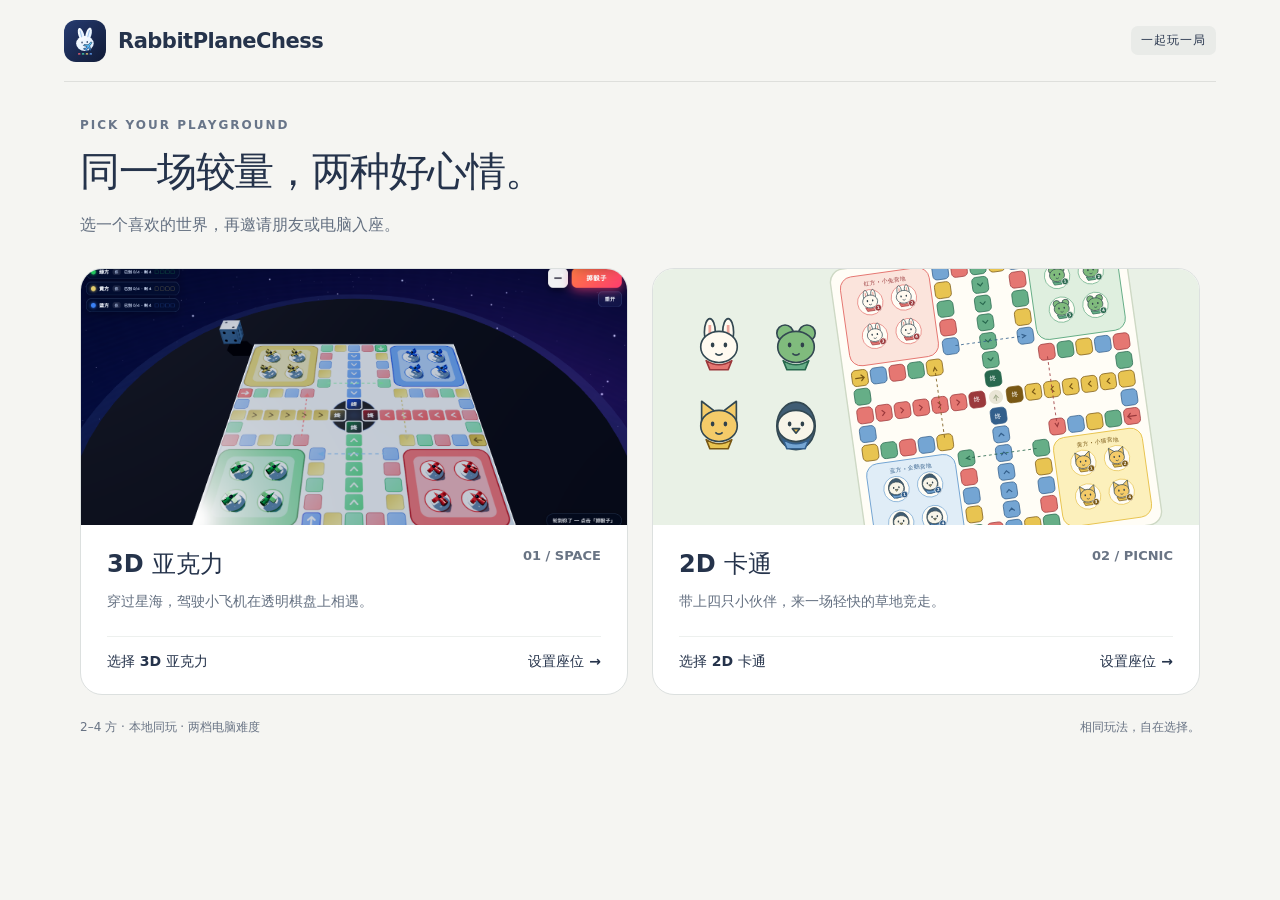
==== commit 92f4c8f0: "新增icon和卡通主题" ====
--- a/public/index.html
+++ b/public/index.html
@@ -1,1846 +1,26 @@
 <!DOCTYPE html>
-<html lang="zh-CN" data-page-node-id="kd5Z0objYWJFrHcKSQNEVI">
+<html lang="zh-CN" >
 <head data-page-node-id="CN0PFpDUi3VPwyFYzVptZN">
 <meta charset="UTF-8" data-page-node-id="z6QvpEC3rksrD74TfRp0Hz">
-<meta name="viewport" content="width=device-width, initial-scale=1.0, maximum-scale=1.0, user-scalable=no" data-page-node-id="Oe6qfv09uklNiKjChewLHi">
-<title>3D 飞行棋</title>
-<style>
-  :root{
-    --bg0:#04060f; --bg1:#0a1024;
-    --panel:rgba(3,12,32,.60);
-    --line:rgba(137,190,255,.30);
-    --txt:#f4f8ff; --dim:#b2c3e6;
-    --p0:#ef4444; --p1:#22c55e; --p2:#e3cc6d; --p3:#3b82f6;
-  }
-  *{box-sizing:border-box; -webkit-tap-highlight-color:transparent;}
-  html,body{margin:0;padding:0;height:100%;overflow:hidden;}
-  body{
-    background:radial-gradient(120% 100% at 50% 0%, #0d1636 0%, var(--bg0) 62%);
-    color:var(--txt);
-    font-family:"PingFang SC","Hiragino Sans GB","Microsoft YaHei",-apple-system,BlinkMacSystemFont,"Segoe UI",sans-serif;
-    user-select:none;
-  }
-  canvas{display:block;}
-  /* CSS 显示尺寸必须锁定到视口；canvas 的 width/height 属性只作为高 DPI
-     渲染缓冲区尺寸，否则 DPR=2 时画布会按 2 倍固有尺寸布局，只显示左上角。 */
-  #scene{position:fixed;inset:0;width:100%;height:100%;}
-
-  /* ---------- 通用面板 ---------- */
-  .glass{
-    background:var(--panel);
-    backdrop-filter:blur(18px) saturate(1.28); -webkit-backdrop-filter:blur(18px) saturate(1.28);
-    border:1px solid var(--line);
-    border-radius:16px;
-    box-shadow:inset 0 1px 0 rgba(255,255,255,.13),0 10px 34px rgba(0,0,0,.34);
-  }
-  .btn{
-    border:1px solid var(--line); background:rgba(122,174,255,.065);
-    color:var(--txt); border-radius:11px; padding:9px 16px;
-    font-size:14px; cursor:pointer; transition:.16s; font-family:inherit;
-  }
-  .btn:hover{background:rgba(142,195,255,.15); transform:translateY(-1px);}
-  .btn:active{transform:translateY(0);}
-  .btn.primary{
-    background:linear-gradient(135deg,#4f7cff,#7b5cff); border-color:transparent;
-    font-weight:700; letter-spacing:.5px;
-  }
-  .btn.primary:hover{filter:brightness(1.12);}
-
-  /* ---------- 顶部玩家条 ---------- */
-  #players{
-    position:fixed; top:14px; left:14px; display:flex; flex-direction:column; gap:8px;
-    z-index:20; max-width:min(46vw,300px);
-  }
-  .pcard{
-    display:flex; align-items:center; gap:9px; padding:8px 11px; border-radius:13px;
-    background:rgba(4,15,39,.58); border:1px solid rgba(143,196,255,.22);
-    backdrop-filter:blur(14px) saturate(1.25); transition:.2s; position:relative; overflow:hidden;
-    box-shadow:inset 0 1px 0 rgba(255,255,255,.10),0 7px 22px rgba(0,0,0,.28);
-  }
-  .pcard.active{
-    border-color:rgba(255,255,255,.5);
-    box-shadow:0 0 0 1px rgba(255,255,255,.16), 0 6px 22px rgba(0,0,0,.45);
-    transform:translateX(4px);
-  }
-  .pcard .dot{width:13px;height:13px;border-radius:50%;flex:none;box-shadow:0 0 9px currentColor;}
-  .pcard .nm{font-size:13px;font-weight:700;white-space:nowrap;}
-  .pcard .tag{
-    font-size:10px;padding:1px 6px;border-radius:6px;background:rgba(255,255,255,.1);
-    color:var(--dim);white-space:nowrap;
-  }
-  .pcard .progress{margin-left:auto;font-size:10px;color:#d8e5ff;white-space:nowrap;}
-  .pcard .planes{display:flex;gap:3px;}
-  .pip{width:11px;height:11px;border-radius:3px;transition:.25s;position:relative;}
-  .pip.base{background:transparent;border:1px solid currentColor;opacity:.42;}
-  .pip.track,.pip.home{background:currentColor;box-shadow:0 0 7px currentColor;}
-  .pip.done{background:currentColor;box-shadow:0 0 8px currentColor;}
-  .pip.done::after{content:'✓';position:absolute;inset:0;color:#07101f;font-size:9px;font-weight:1000;line-height:11px;text-align:center;}
-  .pcard .rank{
-    position:absolute;right:8px;top:50%;transform:translateY(-50%);
-    font-size:15px;font-weight:900;opacity:.9;
-  }
-
-  /* ---------- 右上控制区 ---------- */
-  #ctrl{position:fixed; top:14px; right:14px; z-index:20; display:flex; flex-direction:column; gap:10px; align-items:flex-end;}
-  #turnbar{padding:10px 14px; display:flex; align-items:center; gap:10px; font-size:14px; font-weight:700;}
-  #turnbar .sw{width:16px;height:16px;border-radius:5px;box-shadow:0 0 10px currentColor;}
-  #diceWrap{display:flex;gap:10px;align-items:center;}
-  #diceBtn{
-    width:132px;height:52px;font-size:17px;font-weight:800;border-radius:14px;
-    background:linear-gradient(135deg,#ff7a45,#ff3d6e); border:none; color:#fff;
-    box-shadow:0 8px 22px rgba(255,61,110,.35); letter-spacing:1px;
-  }
-  #diceBtn:disabled{opacity:.4;cursor:not-allowed;transform:none;filter:grayscale(.5);}
-  #diceBtn.pulse{animation:pulse 1.5s infinite;}
-  @keyframes pulse{0%,100%{box-shadow:0 8px 22px rgba(255,61,110,.35);}50%{box-shadow:0 8px 30px rgba(255,61,110,.7);}}
-  #diceFace{
-    width:52px;height:52px;border-radius:13px;background:rgba(255,255,255,.94);
-    display:flex;align-items:center;justify-content:center;font-size:26px;color:#1a1a2e;
-    font-weight:900; box-shadow:0 6px 18px rgba(0,0,0,.4);
-  }
-  #diceFace.rolling{animation:shake .18s infinite;}
-  @keyframes shake{0%,100%{transform:rotate(-7deg) scale(1);}50%{transform:rotate(7deg) scale(1.06);}}
-  .miniBtns{display:flex;gap:8px;}
-  #tools{position:fixed;bottom:14px;right:14px;z-index:20;display:flex;gap:8px;}
-  #hint{
-    position:fixed;right:14px;bottom:60px;z-index:20;
-    padding:8px 16px;border-radius:18px;font-size:13px;font-weight:500;
-    background:rgba(2,10,29,.72);backdrop-filter:blur(14px) saturate(1.25);border:1px solid var(--line);
-    color:var(--txt); box-shadow:0 6px 20px rgba(0,0,0,.45);
-    white-space:nowrap; transition:.2s; opacity:0; pointer-events:none;
-    max-width:46vw; overflow:hidden; text-overflow:ellipsis;
-  }
-  #hint.show{opacity:1;}
-
-  /* ---------- 设置 / 结果 遮罩 ---------- */
-  .overlay{
-    position:fixed;inset:0;z-index:60;display:flex;align-items:flex-start;justify-content:center;
-    background:rgba(2,8,24,.58); backdrop-filter:blur(10px) saturate(1.18); padding:20px; overflow:auto;
-  }
-  .overlay.hide{display:none;}
-  .sheet{width:min(560px,100%); padding:26px 28px; border-radius:22px;margin:auto 0;}
-  .sheet h1{margin:0 0 4px; font-size:27px; letter-spacing:1px;}
-  .sheet .sub{margin:0 0 20px; color:var(--dim); font-size:13px;}
-  .row{margin-bottom:16px;}
-  .row>label{display:block;font-size:12px;color:var(--dim);margin-bottom:8px;letter-spacing:1px;}
-  .seg{display:flex;gap:8px;flex-wrap:wrap;}
-  .seg button{
-    flex:1;min-width:70px;padding:11px 0;border-radius:11px;border:1px solid var(--line);
-    background:rgba(128,180,255,.055);color:var(--txt);cursor:pointer;font-size:14px;
-    font-weight:700;transition:.16s;font-family:inherit;
-  }
-  .seg button.on{background:linear-gradient(135deg,#4f7cff,#7b5cff);border-color:transparent;color:#fff;}
-  .seg button:hover:not(.on){background:rgba(143,197,255,.14);}
-  .seat{
-    display:flex;align-items:center;gap:11px;padding:10px 12px;border-radius:13px;
-    background:rgba(111,164,255,.055);margin-bottom:8px;border:1px solid rgba(142,194,255,.08);
-  }
-  .seat .cd{width:18px;height:18px;border-radius:6px;flex:none;box-shadow:0 0 10px currentColor;}
-  .seat .sn{font-size:14px;font-weight:700;width:52px;flex:none;}
-  .seat .seg button{padding:7px 0;font-size:13px;min-width:58px;}
-  .seat .seg{flex:1;}
-  .seat.off .cd{filter:grayscale(1);opacity:.38;box-shadow:none;}
-  .seat.off .sn{color:var(--dim);}
-  .seg button[data-mode="off"].on{background:rgba(120,130,155,.34);border-color:rgba(180,190,215,.28);}
-  #setupMsg{min-height:18px;margin:-2px 2px 8px;color:var(--dim);font-size:12px;}
-  #setupMsg.error{color:#ff9b9b;}
-  .start{width:100%;padding:14px;font-size:16px;margin-top:6px;}
-  .start:disabled{opacity:.42;cursor:not-allowed;transform:none;filter:grayscale(.4);}
-  .rules{
-    margin-top:16px;font-size:12px;color:var(--dim);line-height:1.85;
-    background:rgba(100,158,255,.055);padding:12px 14px;border-radius:12px;
-    border:1px solid rgba(142,194,255,.08);
-  }
-  .rules b{color:var(--txt);font-weight:700;}
-  .rules .k{display:inline-block;width:5px;height:5px;border-radius:50%;background:var(--dim);margin-right:7px;vertical-align:middle;}
-
-  /* 结果 */
-  #resultList{margin:14px 0 20px;}
-  .rrow{
-    display:flex;align-items:center;gap:12px;padding:11px 14px;border-radius:12px;
-    background:rgba(105,164,255,.065);margin-bottom:8px;border:1px solid rgba(142,194,255,.08);
-  }
-  .rrow .no{font-size:19px;font-weight:900;width:30px;text-align:center;}
-  .rrow .cd{width:16px;height:16px;border-radius:5px;}
-  .rrow .nm{flex:1;font-weight:700;font-size:14px;}
-  .rrow .st{font-size:12px;color:var(--dim);}
-  #crown{font-size:38px;text-align:center;margin-bottom:2px;}
-
-  #loading{
-    position:fixed;inset:0;z-index:99;display:flex;flex-direction:column;
-    align-items:center;justify-content:center;gap:16px;background:#0b1020;
-  }
-  #loading .sp{
-    width:38px;height:38px;border:3px solid rgba(255,255,255,.15);
-    border-top-color:#7b5cff;border-radius:50%;animation:spin .8s linear infinite;
-  }
-  @keyframes spin{to{transform:rotate(360deg);}}
-  #loading p{color:var(--dim);font-size:13px;margin:0;}
-  #loading .err{color:#ff8a8a;max-width:420px;text-align:center;line-height:1.7;}
-
-  @media (max-width:720px){
-    #players{max-width:52vw;}
-    .pcard{padding:6px 8px;gap:6px;}
-    .pcard .nm{font-size:11px;}
-    #diceBtn{width:104px;height:46px;font-size:15px;}
-    #diceFace{width:46px;height:46px;font-size:23px;}
-    .sheet{padding:20px 18px;}
-    .seat{flex-wrap:wrap;}
-    .seat .sn{width:44px;font-size:13px;}
-  }
-</style>
-</head>
-<body data-page-node-id="F3ZQzoGz1qSnLgHFqvEqtm">
-
-<canvas id="scene" data-page-node-id="spC4r4EDzHsYhLTOp7BjeF"></canvas>
-
-<!-- 玩家列表 -->
-<div id="players" data-page-node-id="8w7hcfWktWKgmXLX0mfaSR"></div>
-
-<!-- 控制区 -->
-<div id="ctrl" data-page-node-id="sWdIX8kB2JwSgkyhHL7SVb">
-  <div id="turnbar" class="glass" data-page-node-id="yvxClIgcpRIx5Is21tc2L5"><span class="sw" id="turnSw" data-page-node-id="FzUo4NRxDnwmPuOCZEcVDG"></span><span id="turnTxt" data-page-node-id="cU2IEdb1D82yChfmiWlCaq">准备开始</span></div>
-  <div id="diceWrap" data-page-node-id="i2NdTuZPAmeHTa93d3pKQb">
-    <div id="diceFace" data-page-node-id="bqr2hvMrPAnzmE8mIQ6yte">–</div>
-    <button id="diceBtn" class="pulse" data-page-node-id="0aowGrRrFDqTSFVN3ZFCPe">掷骰子</button>
-  </div>
-  <div class="miniBtns" data-page-node-id="tSmx8TX3itHojxYnrnogoG">
-    <button class="btn" id="btnRestart" data-page-node-id="u3bcMLW3mogeDhsRU2pKvW">重开</button>
-  </div>
-</div>
-
-<div id="tools" data-page-node-id="1Msg7l5s5YXvsN1klb7ByF">
-  <button class="btn on" id="btnFollow" data-page-node-id="jOJYs4tXHOUZGy5CyDliOt">跟随:开</button>
-  <button class="btn" id="btnTopView" data-page-node-id="E5q30SSWGdL36mNQ4ldskA">俯视</button>
-  <button class="btn" id="btn3DView" data-page-node-id="cD1FSX5j33GWQr0DZFfLGb">斜视</button>
-</div>
-
-<div id="hint" data-page-node-id="1AbFGZp2CJLqHMXpha11cf"></div>
-
-<!-- 设置面板 -->
-<div id="setup" class="overlay" data-page-node-id="obhyTY74zz7RHie1XbRJl4">
-  <div class="sheet glass" data-page-node-id="qNtGrj4rFYtB3MGo6gRqcS">
-    <h1 data-page-node-id="73DpKQItf9HqFi7Jg1BZQI">✈️ 3D 飞行棋</h1>
-    <p class="sub" data-page-node-id="A6gUsaLLg9S1lhPXas4fzz">为每种颜色选择人类、电脑或关闭，至少开启两种颜色</p>
-
-    <div class="row" data-page-node-id="W5Kqq1l9HHc015kYhw4cNV">
-      <label data-page-node-id="T6GxFlB0odtwnpZI4bVoM9">座位设置</label>
-      <div id="seats" data-page-node-id="Y9edmHz5bmArDXBNN3SCCL"></div>
-    </div>
-    <div id="setupMsg" aria-live="polite"></div>
-
-    <div class="row" data-page-node-id="dRNbEAlXy24KbOvghhxoVl">
-      <label data-page-node-id="pck41rBKHMh1azzelBOyXd">调试选项</label>
-      <div class="seg" style="flex:0 0 auto;max-width:200px;" data-page-node-id="Ot6GRj4qA4mHaCzjjqC9CW">
-        <button id="btnTest" class="" data-page-node-id="jbMKNbn3HhjG23YEpx2hB8">TEST 首掷必为 6：关</button>
-      </div>
-    </div>
-
-    <button class="btn primary start" id="btnStart" data-page-node-id="HKWBvUzWYEQOLkrZFpdpu5">开始游戏</button>
-
-    <div class="rules" data-page-node-id="BvAXuGOBpbkhqkPFZCP86s">
-      <span class="k" data-page-node-id="RW6wh6RgvXUgG9rf4asewc"></span><b data-page-node-id="WBJefTE6V2W01uMfEfnG14">起飞</b>：掷出 6 点才能把一架飞机从基地送上跑道。<br data-page-node-id="cNt75eIltv63Ednr2QSTMn">
-      <span class="k" data-page-node-id="gKR8fQKjl4KG3YOy8Qun9u"></span><b data-page-node-id="UjBdUJUurDjCeklsjVWD2k">连掷</b>：掷出 6 点可追加一次投掷，连续三次 6 本回合作废。<br data-page-node-id="hYeEXeCDW8K2KsKgrpm32w">
-      <span class="k" data-page-node-id="0SQ9fcN8z9DerHyAJSNAyU"></span><b data-page-node-id="dpW9D0i8Zz4bkBeEzFVcHE">撞击</b>：落到有敌机的普通格，敌机全部被击落回基地。<br data-page-node-id="s6PJhV0UK56727k5c2jOaa">
-      <span class="k"></span><b>同色快进</b>：正常移动停在本色共享格时自动前进 4 格；起飞和本方归航入口不触发，快进不连锁。<br>
-      <span class="k"></span><b>快速穿越</b>：直接或经同色快进到达虚线箭头入口时，沿箭头飞到另一端；途中会击落所穿过归航道第四格内的敌机。<br>
-      <span class="k"></span><b>己方叠机</b>：己方飞机可以同格停留，但每架仍独立选择和移动。<br>
-      <span class="k" data-page-node-id="xp2fXdVxcToDqfpgB5Ztf1"></span><b data-page-node-id="klzLZYSJadkwx5tVH13e4j">抵达</b>：绕行一圈后进入己方彩色跑道；点数超过终点时，先到终点再按多余点数退回。<br data-page-node-id="SkRiC2MSEcY5TxVRWsvFrq">
-      <span class="k" data-page-node-id="xCXNceKm6EacldsfjJyNbT"></span><b data-page-node-id="CVoNxMrrFDX0rKh2zJ5aJu">胜利</b>：率先把 4 架飞机全部送入终点的玩家获胜。
-    </div>
-  </div>
-</div>
-
-<!-- 结果面板 -->
-<div id="result" class="overlay hide" data-page-node-id="yFm13LowaZL7XiBijNMZjQ">
-  <div class="sheet glass" data-page-node-id="x73ReZF6gz8Pfy7ZM4yg86">
-    <div id="crown" data-page-node-id="cnMCVMTm1wLXuDqxZCb9F2">🏆</div>
-    <h1 id="resultTitle" style="text-align:center;" data-page-node-id="hopEfUsFGlRFRixKli2bg7">游戏结束</h1>
-    <p class="sub" id="resultSub" style="text-align:center;" data-page-node-id="AIjN1MZGv3yKDPqEEA8PTm"></p>
-    <div id="resultList" data-page-node-id="1KOeGkOZItsVAdrru4L2Hp"></div>
-    <button class="btn primary start" id="btnAgain" data-page-node-id="LLKFrGzrdVu3px0y7wJ7yw">再来一局</button>
-    <button class="btn start" id="btnBackSetup" style="margin-top:8px;background:rgba(255,255,255,.07);" data-page-node-id="SjBGjp1hyPmOuBa0gxNdDt">返回设置</button>
-  </div>
-</div>
-
-<div id="loading" data-page-node-id="gBrMF9jGKVOgRYB6SAXCDc">
-  <div class="sp" id="spinner" data-page-node-id="VGdrUDK20o89V1iXJ4OKN2"></div>
-  <p id="loadTxt" data-page-node-id="8BYOt7lOf7bplKU5AdE7Hm">正在装载 3D 场景…</p>
-</div>
-
-<script type="module">
-/* =========================================================
-   3D 飞行棋 — Three.js 单文件实现
-   ========================================================= */
-
-let THREE;
-try {
-  THREE = await import('./vendor/three.module.js');
-} catch (e) {
-  try {
-    THREE = await import('https://unpkg.com/three@0.160.0/build/three.module.js');
-  } catch (e2) {
-    document.getElementById('spinner').style.display = 'none';
-    document.getElementById('loadTxt').innerHTML =
-      '<div class="err">无法加载 three.js。<br>请通过本地服务器打开（推荐）：<br>' +
-      '<code>cd ' + '本目录' + ' &amp;&amp; python3 -m http.server 8080</code><br>' +
-      '然后访问 http://localhost:8080</div>';
-    throw e2;
-  }
-}
-
-/* ---------------- 常量：棋盘几何 ---------------- */
-const GRID = 15;          // 15x15
-const PATH_LEN = 52;      // 共享航道坐标总数（用于全局索引循环）
-const HOME_LEN = 6;       // 归航道格数
-const HOME_ENTRY_PROG = PATH_LEN - 2;  // 50：与本方归航道正对的共享航道入口
-const HOME_START_PROG = HOME_ENTRY_PROG + 1; // 51：归航道第一格
-const TOTAL = HOME_START_PROG + HOME_LEN - 1; // 56：归航道第 6 格（专属终点格）
-
-// 外圈路径（col,row），索引 0 为红方起点
-const PATH = [
-  [0,5],[1,5],[2,5],[3,5],[4,5],
-  [5,4],[5,3],[5,2],[5,1],[5,0],
-  [6,0],[7,0],[8,0],
-  [9,0],[9,1],[9,2],[9,3],[9,4],
-  [10,5],[11,5],[12,5],[13,5],[14,5],
-  [14,6],[14,7],[14,8],
-  [14,9],[13,9],[12,9],[11,9],[10,9],
-  [9,10],[9,11],[9,12],[9,13],[9,14],
-  [8,14],[7,14],[6,14],
-  [5,14],[5,13],[5,12],[5,11],[5,10],
-  [4,9],[3,9],[2,9],[1,9],[0,9],
-  [0,8],[0,7],[0,6]
-];
-
-const STARTS = [0, 13, 26, 39];
-
-const HOMES = [
-  [[1,7],[2,7],[3,7],[4,7],[5,7],[6,7]],
-  [[7,1],[7,2],[7,3],[7,4],[7,5],[7,6]],
-  [[13,7],[12,7],[11,7],[10,7],[9,7],[8,7]],
-  [[7,13],[7,12],[7,11],[7,10],[7,9],[7,8]]
-];
-
-// 5×5 基地左上角 (col,row)：左上 / 右上 / 右下 / 左下
-const BASE_SIZE = 5;
-const BASE_ORIGIN = [[0,0],[10,0],[10,10],[0,10]];
-// 基地内 4 个停机位（相对基地左上角）
-const BASE_SLOTS  = [[1.1,1.1],[2.9,1.1],[1.1,2.9],[2.9,2.9]];
-
-const PL = [
-  { key:'红方', hex:0xef4444, css:'#ef4444', deep:0xb91c1c },
-  { key:'绿方', hex:0x22c55e, css:'#22c55e', deep:0x15803d },
-  { key:'黄方', hex:0xe3cc6d, css:'#e3cc6d', deep:0xa88932 },
-  { key:'蓝方', hex:0x3b82f6, css:'#3b82f6', deep:0x1d4ed8 }
-];
-
-// 四色快速穿越统一发生在各自私人进度 18 → 30；途中横跨对面玩家归航道第四格。
-const FLIGHT_ENTRY_PROG = 18;
-const FLIGHT_EXIT_PROG = 30;
-const FLIGHT_CROSS_HOME_PROG = HOME_START_PROG + 3;
-const FLIGHT_ROUTES = PL.map((_, seat) => {
-  const crossedSeat = (seat + 2) % PL.length;
-  return {
-    seat,
-    entryProg: FLIGHT_ENTRY_PROG,
-    exitProg: FLIGHT_EXIT_PROG,
-    entryIndex: (STARTS[seat] + FLIGHT_ENTRY_PROG) % PATH_LEN,
-    exitIndex: (STARTS[seat] + FLIGHT_EXIT_PROG) % PATH_LEN,
-    crossedSeat,
-    crossedHomeProg: FLIGHT_CROSS_HOME_PROG,
-    crossCoord: HOMES[crossedSeat][3]
-  };
-});
-
-function flightRoute(seat) { return FLIGHT_ROUTES[seat]; }
-function isFlightEntry(prog) { return prog === FLIGHT_ENTRY_PROG; }
-
-/** 共享航道颜色：从正对红方归航道的 PATH[50] 起，顺时针循环红、绿、黄、蓝。 */
-function pathColor(globalIndex) {
-  const i = ((globalIndex % PATH_LEN) + PATH_LEN) % PATH_LEN;
-  return (i + 2) % PL.length;
-}
-
-/** 正常走骰后是否落在玩家本色共享格；起飞、归航道和折返不调用此判定。 */
-function isBoostLanding(seat, prog) {
-  return prog >= 0 && prog < HOME_START_PROG && prog !== HOME_ENTRY_PROG &&
-    pathColor(globalIdx(seat, prog)) === seat;
-}
-
-// 坐标换算：格 -> 世界
-const HALF = (GRID - 1) / 2;
-function gridToWorld(c, r, y = 0) { return new THREE.Vector3(c - HALF, y, r - HALF); }
-function globalIdx(playerIdx, prog) { return (STARTS[playerIdx] + prog) % PATH_LEN; }
-
-/** 棋子逻辑位置 -> 世界坐标 */
-function posToWorld(playerIdx, prog) {
-  if (prog < HOME_START_PROG) {
-    const g = PATH[globalIdx(playerIdx, prog)];
-    return gridToWorld(g[0], g[1]);
-  }
-  if (prog < TOTAL) {
-    const h = HOMES[playerIdx][prog - HOME_START_PROG];
-    return gridToWorld(h[0], h[1]);
-  }
-  return null; // 专属终点格由 finishWorld() 处理
-}
-function baseWorld(playerIdx, slot) {
-  const o = BASE_ORIGIN[playerIdx], s = BASE_SLOTS[slot];
-  return gridToWorld(o[0] + s[0], o[1] + s[1]);
-}
-/** 各色专属终点：归航道最后一格 */
-function finishWorld(playerIdx) {
-  const lastHome = HOMES[playerIdx][HOME_LEN - 1];
-  return gridToWorld(lastHome[0], lastHome[1], 0.02);
-}
-
-/* ---------------- 全局状态 ---------------- */
-const G = {
-  players: [],       // {seat, type:'human'|'ai', level:1|2, pieces:[], done:0, rank:0}
-  seats: [],         // 参与座位索引
-  turn: 0,           // seats 内的下标
-  dice: 0,
-  phase: 'setup',    // setup|idle|rolling|choosing|anim|over
-  sixStreak: 0,
-  finished: 0,       // 已完成的玩家数
-  pickable: [],      // 当前可选移动
-  meshes: [],        // 所有棋子 mesh（供 raycast）
-  busy: false,
-  testOpeningRoll: false // TEST MODE 只保证整局第一次掷骰为 6
-};
-
-/* ---------------- 场景搭建 ---------------- */
-const canvas = document.getElementById('scene');
-const renderer = new THREE.WebGLRenderer({ canvas, antialias:true });
-renderer.setPixelRatio(Math.min(devicePixelRatio, 2));
-renderer.shadowMap.enabled = true;
-renderer.shadowMap.type = THREE.PCFSoftShadowMap;
-renderer.outputColorSpace = THREE.SRGBColorSpace;
-renderer.toneMapping = THREE.ACESFilmicToneMapping;
-renderer.toneMappingExposure = 1.08;
-
-const scene = new THREE.Scene();
-const SPACE_BG = 0x04060f;                 // 深空底色
-scene.background = new THREE.Color(SPACE_BG);
-scene.fog = new THREE.Fog(SPACE_BG, 52, 120);
-
-const camera = new THREE.PerspectiveCamera(46, 1, 0.1, 400);
-
-/* ===== 固定视角：45° 俯视 + 棋盘摆正 + 底部居中 ===== */
-const PITCH_45   = Math.PI / 4;      // 45° 俯角（视线与水平面夹角 45°）
-const THETA_FIX  = -Math.PI / 2;     // 正对棋盘，横平竖直不倾斜
-const SHIFT_RATIO = 0.06;            // 棋盘中心轻微下移到屏幕约 56% 高度处
-const SEAT_THETA = [-3 * Math.PI / 4, -Math.PI / 4, Math.PI / 4, 3 * Math.PI / 4];
-
-const camDef = { theta: THETA_FIX, phi: PITCH_45, dist: 22, cx: 0, cz: 0 };
-let cam = { ...camDef };
-let camTarget = { ...camDef };
-let follow = false;                  // 默认锁定固定视角，不跟随玩家
-let shiftPx = 0;                     // 视锥下移像素
-
-function nearestTheta(from, to) {
-  let t = to;
-  while (t - from > Math.PI)  t -= Math.PI * 2;
-  while (from - t > Math.PI)  t += Math.PI * 2;
-  return t;
-}
-/** 计算刚好装下整个棋盘（并留出底部偏移空间）的相机距离 */
-function fitDist(phi) {
-  const halfSpan = HALF + 1.25;                                  // 棋盘半宽 + 紧凑安全边距
-  const vTan = Math.tan(camera.fov * Math.PI / 360);
-  const nearDepth = halfSpan * Math.sin(phi);
-  // 不能只算平面投影尺寸：45° 透视下，棋盘近侧角点离相机更近、投影更大。
-  // dist 必须先补回这段深度，再按 viewOffset 留给棋盘下半部的空间求解。
-  const bottomRoom = Math.max(0.42, 1 - 2 * SHIFT_RATIO);
-  const needV = nearDepth + halfSpan * Math.cos(phi) / (vTan * bottomRoom);
-  const needH = nearDepth + halfSpan / (vTan * Math.max(0.46, camera.aspect));
-  return clamp(Math.max(needV, needH) * 1.02, 15, 58);
-}
-/** 固定摆正视角（默认） */
-function viewDefault() {
-  camTarget.theta = nearestTheta(cam.theta, THETA_FIX);
-  camTarget.phi   = PITCH_45;
-  camTarget.dist  = fitDist(PITCH_45);
-  camTarget.cx = 0; camTarget.cz = 0;
-}
-/** 顶部俯视（同样摆正 + 底部居中） */
-function viewTop() {
-  camTarget.theta = nearestTheta(cam.theta, THETA_FIX);
-  camTarget.phi   = 0.22;
-  camTarget.dist  = fitDist(0.22);
-  camTarget.cx = 0; camTarget.cz = 0;
-}
-/** 跟随模式（可选）：转到当前玩家一侧，仍保持 45° 俯角 */
-function focusSeat(seat) {
-  camTarget.theta = nearestTheta(cam.theta, SEAT_THETA[seat]);
-  camTarget.phi   = PITCH_45;
-  camTarget.dist  = fitDist(PITCH_45);
-  camTarget.cx = 0; camTarget.cz = 0;
-}
-
-function applyCam() {
-  const sp = Math.sin(cam.phi), cp = Math.cos(cam.phi);
-  camera.position.set(
-    cam.cx + cam.dist * sp * Math.cos(cam.theta),
-    cam.dist * cp,
-    cam.cz + cam.dist * sp * Math.sin(cam.theta)
-  );
-  camera.lookAt(cam.cx, 0, cam.cz);
-  camera.updateMatrixWorld(true);
-}
-applyCam();
-
-/* ================= 太空背景 ================= */
-function dotTexture() {
-  const c = document.createElement('canvas'); c.width = c.height = 64;
-  const x = c.getContext('2d');
-  const rg = x.createRadialGradient(32, 32, 0, 32, 32, 32);
-  rg.addColorStop(0.00, 'rgba(255,255,255,1)');
-  rg.addColorStop(0.30, 'rgba(255,255,255,0.9)');
-  rg.addColorStop(0.62, 'rgba(255,255,255,0.28)');
-  rg.addColorStop(1.00, 'rgba(255,255,255,0)');
-  x.fillStyle = rg; x.fillRect(0, 0, 64, 64);
-  const t = new THREE.CanvasTexture(c); t.colorSpace = THREE.SRGBColorSpace;
-  return t;
-}
-const DOT_TEX = dotTexture();
-
-function starField(count, rMin, rMax, size, opacity) {
-  const pos = new Float32Array(count * 3), col = new Float32Array(count * 3);
-  const tint = [[1, 1, 1], [.76, .85, 1], [1, .95, .84], [1, .84, .90], [.82, 1, 1], [.9, .9, 1]];
-  for (let i = 0; i < count; i++) {
-    const u = Math.random() * 2 - 1, th = Math.random() * Math.PI * 2;
-    const s = Math.sqrt(Math.max(0, 1 - u * u));
-    const r = rMin + Math.random() * (rMax - rMin);
-    pos[i * 3] = r * s * Math.cos(th);
-    pos[i * 3 + 1] = r * u;
-    pos[i * 3 + 2] = r * s * Math.sin(th);
-    const t = tint[(Math.random() * tint.length) | 0];
-    const k = 0.42 + Math.random() * 0.58;
-    col[i * 3] = t[0] * k; col[i * 3 + 1] = t[1] * k; col[i * 3 + 2] = t[2] * k;
-  }
-  const geo = new THREE.BufferGeometry();
-  geo.setAttribute('position', new THREE.BufferAttribute(pos, 3));
-  geo.setAttribute('color', new THREE.BufferAttribute(col, 3));
-  return new THREE.Points(geo, new THREE.PointsMaterial({
-    size, sizeAttenuation: true, vertexColors: true, map: DOT_TEX,
-    transparent: true, opacity, depthWrite: false, fog: false,
-    blending: THREE.AdditiveBlending
-  }));
-}
-
-const spaceGroup = new THREE.Group();
-(function buildSpace() {
-  // 深空渐变穹顶（顶暗、地平线泛蓝紫 + 星云斑）
-  const cv = document.createElement('canvas'); cv.width = 256; cv.height = 512;
-  const cx = cv.getContext('2d');
-  const grad = cx.createLinearGradient(0, 0, 0, 512);
-  grad.addColorStop(0.00, '#01020a');
-  grad.addColorStop(0.26, '#04091c');
-  grad.addColorStop(0.50, '#0a1233');
-  grad.addColorStop(0.68, '#131d4a');
-  grad.addColorStop(0.82, '#0b1130');
-  grad.addColorStop(1.00, '#03050e');
-  cx.fillStyle = grad; cx.fillRect(0, 0, 256, 512);
-  const nebs = [
-    [ 60, 150, 130, 'rgba(88,64,205,0.30)'],
-    [190, 252, 165, 'rgba(22,116,182,0.26)'],
-    [ 35, 344, 120, 'rgba(158,44,148,0.20)'],
-    [215, 190,  95, 'rgba(38,168,196,0.18)'],
-    [130,  90, 110, 'rgba(110,60,190,0.16)']
-  ];
-  nebs.forEach(([x, y, r, col]) => {
-    const rg = cx.createRadialGradient(x, y, 0, x, y, r);
-    rg.addColorStop(0, col); rg.addColorStop(1, 'rgba(0,0,0,0)');
-    cx.fillStyle = rg; cx.beginPath(); cx.arc(x, y, r, 0, Math.PI * 2); cx.fill();
-  });
-  const tex = new THREE.CanvasTexture(cv); tex.colorSpace = THREE.SRGBColorSpace;
-  const dome = new THREE.Mesh(
-    new THREE.SphereGeometry(180, 48, 32),
-    new THREE.MeshBasicMaterial({ map: tex, side: THREE.BackSide, fog: false, depthWrite: false })
-  );
-  dome.renderOrder = -10;
-  spaceGroup.add(dome);
-
-  // 两层星空
-  const far  = starField(2600, 95, 168, 0.62, 0.85);
-  const near = starField(420, 58, 104, 1.45, 0.95);
-  spaceGroup.add(far, near);
-  spaceGroup.userData.spin = [far, near];
-
-  // 远处的行星 + 光晕
-  function planet(radius, color, emissive, pos, halo) {
-    const m = new THREE.Mesh(
-      new THREE.SphereGeometry(radius, 40, 28),
-      new THREE.MeshStandardMaterial({
-        color, emissive, emissiveIntensity: 0.55, roughness: 0.95, metalness: 0.0, fog: false
-      })
-    );
-    m.position.set(pos[0], pos[1], pos[2]);
-    const glow = new THREE.Sprite(new THREE.SpriteMaterial({
-      map: DOT_TEX, color: halo, transparent: true, opacity: 0.55,
-      depthWrite: false, fog: false, blending: THREE.AdditiveBlending
-    }));
-    glow.scale.setScalar(radius * 6.2);
-    glow.position.copy(m.position);
-    spaceGroup.add(m, glow);
-    return m;
-  }
-  planet(7.2, 0x2b4c96, 0x0d1c46, [-78, 46, -112], 0x4d7dff);
-  planet(3.4, 0x8a4a2c, 0x3a1608, [96, 30, -96], 0xff9b52);
-})();
-scene.add(spaceGroup);
-
-scene.add(new THREE.HemisphereLight(0xa8cfff, 0x050916, 0.40));
-const key = new THREE.DirectionalLight(0xffffff, 1.70);
-key.position.set(9, 18, 10);
-key.castShadow = true;
-key.shadow.mapSize.set(2048, 2048);
-key.shadow.camera.left = -13; key.shadow.camera.right = 13;
-key.shadow.camera.top = 13;   key.shadow.camera.bottom = -13;
-key.shadow.camera.near = 1;   key.shadow.camera.far = 48;
-key.shadow.bias = -0.0012;
-key.shadow.normalBias = 0.02;
-scene.add(key);
-const rim = new THREE.DirectionalLight(0x72b8ff, 0.68);
-rim.position.set(-11, 8, -9); scene.add(rim);
-
-/* ---- 棋盘纹理（Canvas 2D 绘制） ---- */
-function buildBoardTexture() {
-  const S = 2048, cs = S / GRID;
-  const cv = document.createElement('canvas');
-  cv.width = cv.height = S;
-  const x = cv.getContext('2d');
-
-  // 底板
-  x.fillStyle = '#edf5ff';
-  x.fillRect(0, 0, S, S);
-
-  const rr = (px, py, w, h, r) => {
-    x.beginPath();
-    x.moveTo(px + r, py);
-    x.arcTo(px + w, py, px + w, py + h, r);
-    x.arcTo(px + w, py + h, px, py + h, r);
-    x.arcTo(px, py + h, px, py, r);
-    x.arcTo(px, py, px + w, py, r);
-    x.closePath();
-  };
-  const cellRect = (c, r, inset = 0.09) => rr((c + inset) * cs, (r + inset) * cs, cs * (1 - 2 * inset), cs * (1 - 2 * inset), cs * 0.16);
-
-  // 棋盘外框
-  x.fillStyle = '#d5e4f5';
-  rr(4, 4, S - 8, S - 8, cs * 0.5); x.fill();
-  x.fillStyle = '#f8fbff';
-  rr(cs * 0.18, cs * 0.18, S - cs * 0.36, S - cs * 0.36, cs * 0.4); x.fill();
-
-  const hex = n => '#' + n.toString(16).padStart(6, '0');
-  const mixHex = (a, b, t) => {
-    const ar = (a >> 16) & 255, ag = (a >> 8) & 255, ab = a & 255;
-    const br = (b >> 16) & 255, bg = (b >> 8) & 255, bb = b & 255;
-    const r = Math.round(ar + (br - ar) * t);
-    const g = Math.round(ag + (bg - ag) * t);
-    const bl = Math.round(ab + (bb - ab) * t);
-    return '#' + ((r << 16) | (g << 8) | bl).toString(16).padStart(6, '0');
-  };
-  const shade = (n, f) => {
-    const r = Math.max(0, Math.min(255, ((n >> 16) & 255) + 255 * f)) | 0;
-    const g = Math.max(0, Math.min(255, ((n >> 8) & 255) + 255 * f)) | 0;
-    const b = Math.max(0, Math.min(255, (n & 255) + 255 * f)) | 0;
-    return '#' + ((r << 16) | (g << 8) | b).toString(16).padStart(6, '0');
-  };
-
-  // 中央圆盘只作下沉式装饰，先绘制，再让四个专属终点格覆盖在其上方。
-  const boardMid = S / 2;
-  x.save();
-  x.translate(boardMid, boardMid);
-  const hub = x.createRadialGradient(0, 0, cs * .12, 0, 0, cs * 1.38);
-  hub.addColorStop(0, '#26324d');
-  hub.addColorStop(.62, '#111827');
-  hub.addColorStop(1, '#080d19');
-  x.fillStyle = hub;
-  x.beginPath(); x.arc(0, 0, cs * 1.38, 0, Math.PI * 2); x.fill();
-  x.strokeStyle = 'rgba(148,180,255,.36)'; x.lineWidth = cs * .10; x.stroke();
-  x.restore();
-
-  // 归航道：第 6 格是本色专属终点，其余格只显示前进箭头。
-  for (let p = 0; p < 4; p++) {
-    HOMES[p].forEach((c2, i) => {
-      const isFinish = i === HOME_LEN - 1;
-      const g = x.createLinearGradient(c2[0] * cs, c2[1] * cs, (c2[0] + 1) * cs, (c2[1] + 1) * cs);
-      const yellowLane = p === 2;
-      g.addColorStop(0, isFinish ? '#101a31' : yellowLane ? '#f1d86f' : mixHex(PL[p].hex, 0xf8fbff, 0.12));
-      g.addColorStop(1, isFinish ? hex(PL[p].deep) : yellowLane ? '#cba83e' : mixHex(PL[p].hex, 0xdcecff, 0.32));
-      x.fillStyle = g;
-      cellRect(c2[0], c2[1], isFinish ? 0.015 : 0.03); x.fill();
-      x.strokeStyle = isFinish ? 'rgba(255,255,255,.98)' : 'rgba(255,255,255,.82)';
-      x.lineWidth = cs * (isFinish ? 0.075 : 0.03); x.stroke();
-
-      const px = (c2[0] + .5) * cs, py = (c2[1] + .5) * cs;
-      x.save();
-      x.translate(px, py);
-      if (isFinish) {
-        // 顶面 UV 会旋转 180°，终点文字预先反转以保持正向。
-        x.rotate(Math.PI);
-        x.fillStyle = '#ffffff';
-        x.font = '900 ' + (cs * .40) + 'px -apple-system, sans-serif';
-        x.textAlign = 'center'; x.textBaseline = 'middle';
-        x.fillText('终', 0, cs * .02);
-      } else {
-        x.rotate(Math.atan2(boardMid - py, boardMid - px));
-        x.strokeStyle = yellowLane ? 'rgba(82,58,8,.82)' : 'rgba(255,255,255,.88)';
-        x.lineWidth = cs * 0.075;
-        x.lineCap = 'round'; x.lineJoin = 'round';
-        x.beginPath();
-        x.moveTo(-cs * .12, -cs * .17);
-        x.lineTo(cs * .10, 0);
-        x.lineTo(-cs * .12, cs * .17);
-        x.stroke();
-      }
-      x.restore();
-    });
-  }
-
-  // 外圈路径格
-  PATH.forEach((c2, i) => {
-    const isStart = STARTS.includes(i);
-    const colorIndex = pathColor(i);
-    const tile = PL[colorIndex];
-    const yellowTile = colorIndex === 2;
-    const g = x.createLinearGradient(c2[0] * cs, c2[1] * cs, (c2[0] + 1) * cs, (c2[1] + 1) * cs);
-    g.addColorStop(0, yellowTile ? (isStart ? '#e5c956' : '#ffed8d') : mixHex(tile.hex, 0xf8fbff, isStart ? 0.12 : 0.34));
-    g.addColorStop(1, yellowTile ? (isStart ? '#c49c2e' : '#dfbd49') : mixHex(tile.hex, 0xdcecff, isStart ? 0.28 : 0.52));
-    x.fillStyle = g;
-    cellRect(c2[0], c2[1], 0.08); x.fill();
-    x.strokeStyle = isStart ? hex(tile.deep) : mixHex(tile.hex, 0x1b365b, 0.24);
-    x.lineWidth = cs * (isStart ? 0.055 : 0.035);
-    x.stroke();
-  });
-
-  // 快速穿越通道：同色虚线从入口指向出口，横跨对面归航道第四格。
-  FLIGHT_ROUTES.forEach(route => {
-    const a = PATH[route.entryIndex], b = PATH[route.exitIndex];
-    const ax = (a[0] + .5) * cs, ay = (a[1] + .5) * cs;
-    const bx = (b[0] + .5) * cs, by = (b[1] + .5) * cs;
-    const angle = Math.atan2(by - ay, bx - ax);
-    const dx = Math.cos(angle), dy = Math.sin(angle);
-    // 通道颜色表示实际使用者，而不是被横跨的归航道或端点公共格颜色。
-    const colorIndex = route.seat;
-    const lineColor = colorIndex === 2 ? '#d8c36e' : shade(PL[colorIndex].hex, 0.18);
-    const startX = ax + dx * cs * .24, startY = ay + dy * cs * .24;
-    const tipX = bx, tipY = by;
-    const shaftEndX = tipX - dx * cs * .34, shaftEndY = tipY - dy * cs * .34;
-    x.save();
-    x.lineCap = 'butt'; x.lineJoin = 'round';
-    x.shadowColor = 'rgba(255,255,255,.52)'; x.shadowBlur = cs * .065;
-    x.strokeStyle = lineColor; x.lineWidth = cs * .078;
-    x.setLineDash([cs * .20, cs * .17]);
-    x.lineDashOffset = -cs * .035;
-    x.beginPath(); x.moveTo(startX, startY); x.lineTo(shaftEndX, shaftEndY); x.stroke();
-    x.setLineDash([]); x.shadowBlur = 0;
-    x.fillStyle = lineColor;
-    x.beginPath();
-    x.moveTo(tipX, tipY);
-    x.lineTo(tipX - dx * cs * .34 - dy * cs * .18, tipY - dy * cs * .34 + dx * cs * .18);
-    x.lineTo(tipX - dx * cs * .34 + dy * cs * .18, tipY - dy * cs * .34 - dx * cs * .18);
-    x.closePath(); x.fill();
-    x.restore();
-  });
-
-  // 基地停机位图标。
-  const drawGlyph = (c, r, color, txt) => {
-    x.save();
-    x.translate((c + .5) * cs, (r + .5) * cs);
-    x.fillStyle = color;
-    x.font = 'bold ' + (cs * 0.5) + 'px -apple-system, sans-serif';
-    x.textAlign = 'center'; x.textBaseline = 'middle';
-    x.fillText(txt, 0, cs * 0.02);
-    x.restore();
-  };
-
-  // 出生格仅标示共享航道前进方向，不再使用飞机字符或玩家色覆盖。
-  STARTS.forEach(si => {
-    const a = PATH[si], b = PATH[(si + 1) % PATH_LEN];
-    const angle = Math.atan2(b[1] - a[1], b[0] - a[0]);
-    const colorIndex = pathColor(si);
-    x.save();
-    x.translate((a[0] + .5) * cs, (a[1] + .5) * cs);
-    x.rotate(angle);
-    x.strokeStyle = colorIndex === 2 ? 'rgba(83,63,13,.76)' : 'rgba(255,255,255,.92)';
-    x.lineWidth = cs * .085; x.lineCap = 'round'; x.lineJoin = 'round';
-    x.beginPath();
-    x.moveTo(-cs * .22, 0); x.lineTo(cs * .20, 0);
-    x.moveTo(cs * .04, -cs * .16); x.lineTo(cs * .20, 0); x.lineTo(cs * .04, cs * .16);
-    x.stroke();
-    x.restore();
-  });
-
-  // 四个基地
-  for (let p = 0; p < 4; p++) {
-    const o = BASE_ORIGIN[p];
-    const px = o[0] * cs + cs * 0.18, py = o[1] * cs + cs * 0.18, w = cs * BASE_SIZE - cs * 0.36;
-    x.fillStyle = p === 2 ? '#e5cb5b' : mixHex(PL[p].hex, 0xe9f4ff, 0.22);
-    rr(px, py, w, w, cs * 0.55); x.fill();
-    x.strokeStyle = hex(PL[p].deep); x.lineWidth = cs * 0.07; x.stroke();
-    x.fillStyle = 'rgba(245,251,255,.42)';
-    rr(px + cs * 0.5, py + cs * 0.5, w - cs, w - cs, cs * 0.4); x.fill();
-    // 停机位
-    BASE_SLOTS.forEach(s => {
-      x.fillStyle = 'rgba(250,253,255,.90)';
-      x.beginPath(); x.arc((o[0] + s[0] + .5) * cs, (o[1] + s[1] + .5) * cs, cs * 0.62, 0, 7); x.fill();
-      x.strokeStyle = shade(PL[p].hex, -0.08); x.lineWidth = cs * 0.06; x.stroke();
-      drawGlyph(o[0] + s[0], o[1] + s[1] + 0.02, 'rgba(0,0,0,.16)', '✈');
-    });
-  }
-
-  const tex = new THREE.CanvasTexture(cv);
-  tex.colorSpace = THREE.SRGBColorSpace;
-  tex.anisotropy = renderer.capabilities.getMaxAnisotropy();
-  return tex;
-}
-
-const boardTex = buildBoardTexture();
-const board = new THREE.Mesh(
-  new THREE.BoxGeometry(GRID, 0.5, GRID),
-  [
-    new THREE.MeshStandardMaterial({ color: 0x2a3350, roughness: .9 }),
-    new THREE.MeshStandardMaterial({ color: 0x2a3350, roughness: .9 }),
-    new THREE.MeshPhysicalMaterial({
-      map: boardTex, roughness: .34, metalness: .0,
-      clearcoat: .58, clearcoatRoughness: .12
-    }),
-    new THREE.MeshStandardMaterial({ color: 0x1b2036, roughness: .9 }),
-    new THREE.MeshStandardMaterial({ color: 0x2a3350, roughness: .9 }),
-    new THREE.MeshStandardMaterial({ color: 0x2a3350, roughness: .9 })
-  ]
-);
-board.position.y = -0.25;
-board.receiveShadow = true;
-scene.add(board);
-
-// 棋盘上方独立的透明亚克力覆层：底图保持清晰，覆层只负责折射、高光与冷色边缘。
-const acrylicTop = new THREE.Mesh(
-  new THREE.BoxGeometry(GRID - 0.08, 0.055, GRID - 0.08),
-  new THREE.MeshPhysicalMaterial({
-    color: 0xdceeff,
-    roughness: 0.065,
-    metalness: 0,
-    transmission: 0.55,
-    thickness: 0.14,
-    ior: 1.46,
-    clearcoat: 1,
-    clearcoatRoughness: 0.035,
-    transparent: true,
-    opacity: 0.16,
-    depthWrite: false
-  })
-);
-acrylicTop.position.y = 0.035;
-acrylicTop.renderOrder = 2;
-scene.add(acrylicTop);
-
-const acrylicEdge = new THREE.LineSegments(
-  new THREE.EdgesGeometry(acrylicTop.geometry, 28),
-  new THREE.LineBasicMaterial({
-    color: 0x8fd8ff,
-    transparent: true,
-    opacity: 0.42,
-    depthWrite: false,
-    blending: THREE.AdditiveBlending
-  })
-);
-acrylicEdge.position.copy(acrylicTop.position);
-acrylicEdge.renderOrder = 3;
-scene.add(acrylicEdge);
-
-// 悬浮平台（太空站甲板）
-const table = new THREE.Mesh(
-  new THREE.CylinderGeometry(15.5, 15.2, 0.6, 64),
-  new THREE.MeshStandardMaterial({ color: 0x0a1024, roughness: .82, metalness: .35, emissive: 0x040814 })
-);
-table.position.y = -0.72; table.receiveShadow = true; scene.add(table);
-
-// 平台边缘光环
-const halo = new THREE.Mesh(
-  new THREE.RingGeometry(15.4, 16.4, 96),
-  new THREE.MeshBasicMaterial({ color: 0x4f7cff, transparent: true, opacity: .22, side: THREE.DoubleSide, depthWrite: false })
-);
-halo.rotation.x = -Math.PI / 2; halo.position.y = -0.44; scene.add(halo);
-
-/* ---------------- 棋子：小飞机 ---------------- */
-function makePlane(colorHex, deepHex) {
-  const g = new THREE.Group();
-  const body = new THREE.MeshPhysicalMaterial({
-    color: colorHex, roughness: .20, metalness: .12,
-    clearcoat: 1, clearcoatRoughness: .07
-  });
-  const dark = new THREE.MeshPhysicalMaterial({
-    color: deepHex, roughness: .27, metalness: .15,
-    clearcoat: .85, clearcoatRoughness: .10
-  });
-  const glass = new THREE.MeshPhysicalMaterial({
-    color: 0x102449, roughness: .08, metalness: .38,
-    clearcoat: 1, clearcoatRoughness: .025
-  });
-
-  const fus = new THREE.Mesh(new THREE.ConeGeometry(0.155, 0.66, 16), body);
-  fus.rotation.x = Math.PI / 2;      // 机头朝 +z
-  fus.position.z = 0.03;
-  g.add(fus);
-
-  const tail = new THREE.Mesh(new THREE.CylinderGeometry(0.10, 0.155, 0.34, 14), body);
-  tail.rotation.x = Math.PI / 2; tail.position.z = -0.30;
-  g.add(tail);
-
-  const wing = new THREE.Mesh(new THREE.BoxGeometry(0.78, 0.045, 0.20), body);
-  wing.position.set(0, -0.01, -0.02);
-  g.add(wing);
-
-  const wingTip = new THREE.Mesh(new THREE.BoxGeometry(0.16, 0.05, 0.13), dark);
-  wingTip.position.set(0.33, -0.01, -0.04); g.add(wingTip);
-  const wingTip2 = wingTip.clone(); wingTip2.position.x = -0.33; g.add(wingTip2);
-
-  const vfin = new THREE.Mesh(new THREE.BoxGeometry(0.035, 0.20, 0.17), dark);
-  vfin.position.set(0, 0.11, -0.36); g.add(vfin);
-
-  const hstab = new THREE.Mesh(new THREE.BoxGeometry(0.34, 0.04, 0.11), dark);
-  hstab.position.set(0, -0.02, -0.38); g.add(hstab);
-
-  const dome = new THREE.Mesh(new THREE.SphereGeometry(0.085, 14, 12), glass);
-  dome.position.set(0, 0.085, -0.05);
-  dome.scale.set(1, 0.72, 1.25);
-  g.add(dome);
-
-  // 大球形点击命中区（不可见但可被 raycast）
-  const hit = new THREE.Mesh(
-    new THREE.SphereGeometry(0.45, 10, 8),
-    new THREE.MeshBasicMaterial({ transparent: true, opacity: 0, depthWrite: false, depthTest: false })
-  );
-  hit.userData.isHitbox = true;
-  g.add(hit);
-
-  g.traverse(o => { if (o.isMesh) { o.castShadow = true; o.receiveShadow = false; } });
-  return g;
-}
-
-/* ---------------- 骰子 ---------------- */
-function diceFaceTexture(n) {
-  const S = 256, cv = document.createElement('canvas');
-  cv.width = cv.height = S;
-  const x = cv.getContext('2d');
-  const g = x.createLinearGradient(0, 0, S, S);
-  g.addColorStop(0, '#ffffff'); g.addColorStop(1, '#e8ecf6');
-  x.fillStyle = g; x.fillRect(0, 0, S, S);
-  x.strokeStyle = 'rgba(120,130,160,.35)'; x.lineWidth = 8;
-  x.strokeRect(10, 10, S - 20, S - 20);
-  const R = S * 0.085, u = S * 0.27;
-  const P = {
-    1: [[0, 0]],
-    2: [[-1, -1], [1, 1]],
-    3: [[-1, -1], [0, 0], [1, 1]],
-    4: [[-1, -1], [1, -1], [-1, 1], [1, 1]],
-    5: [[-1, -1], [1, -1], [0, 0], [-1, 1], [1, 1]],
-    6: [[-1, -1], [1, -1], [-1, 0], [1, 0], [-1, 1], [1, 1]]
-  }[n];
-  x.fillStyle = n === 1 ? '#e0333f' : '#242c44';
-  P.forEach(p => {
-    x.beginPath(); x.arc(S / 2 + p[0] * u, S / 2 + p[1] * u, R, 0, 7); x.fill();
-  });
-  const t = new THREE.CanvasTexture(cv);
-  t.colorSpace = THREE.SRGBColorSpace;
-  return t;
-}
-// BoxGeometry 材质顺序：+X,-X,+Y,-Y,+Z,-Z  =>  1,6,2,5,3,4
-const diceMats = [1, 6, 2, 5, 3, 4].map(n =>
-  new THREE.MeshStandardMaterial({ map: diceFaceTexture(n), roughness: .34, metalness: .05 })
-);
-const dice = new THREE.Mesh(new THREE.BoxGeometry(1.25, 1.25, 1.25), diceMats);
-dice.castShadow = true;
-dice.position.set(9.2, 0.63, 8.2);
-scene.add(dice);
-
-// 点数 N 朝上所需的欧拉角
-const FACE_ROT = {
-  1: [0, 0, Math.PI / 2],
-  6: [0, 0, -Math.PI / 2],
-  2: [0, 0, 0],
-  5: [Math.PI, 0, 0],
-  3: [-Math.PI / 2, 0, 0],
-  4: [Math.PI / 2, 0, 0]
-};
-
-/* 指示环 */
-const ring = new THREE.Mesh(
-  new THREE.TorusGeometry(0.36, 0.045, 10, 32),
-  new THREE.MeshBasicMaterial({ color: 0xffffff, transparent: true, opacity: .9 })
-);
-ring.rotation.x = -Math.PI / 2; ring.visible = false; scene.add(ring);
-
-const targetMark = new THREE.Mesh(
-  new THREE.RingGeometry(0.30, 0.42, 28),
-  new THREE.MeshBasicMaterial({ color: 0x7bffcf, transparent: true, opacity: .85, side: THREE.DoubleSide })
-);
-targetMark.rotation.x = -Math.PI / 2; targetMark.visible = false; scene.add(targetMark);
-
-/* ---------------- 相机控制（自写轨道） ---------------- */
-(function controls() {
-  let dragging = false, lx = 0, ly = 0, pinch = 0;
-  const down = e => {
-    if (e.target !== canvas) return;
-    dragging = true;
-    const t = e.touches ? e.touches[0] : e;
-    lx = t.clientX; ly = t.clientY;
-    if (e.touches && e.touches.length === 2) pinch = dist(e.touches);
-  };
-  const dist = ts => Math.hypot(ts[0].clientX - ts[1].clientX, ts[0].clientY - ts[1].clientY);
-  const move = e => {
-    if (!dragging) return;
-    if (e.touches && e.touches.length === 2) {
-      const d = dist(e.touches);
-      camTarget.dist = clamp(camTarget.dist * (pinch / d), 12, 44);
-      pinch = d;
-    } else {
-      const t = e.touches ? e.touches[0] : e;
-      camTarget.theta -= (t.clientX - lx) * 0.006;
-      camTarget.phi = clamp(camTarget.phi - (t.clientY - ly) * 0.005, 0.16, 1.32);
-      lx = t.clientX; ly = t.clientY;
-    }
-  };
-  const up = () => { dragging = false; };
-  addEventListener('mousedown', down); addEventListener('mousemove', move); addEventListener('mouseup', up);
-  addEventListener('touchstart', down, { passive: true });
-  addEventListener('touchmove', move, { passive: true });
-  addEventListener('touchend', up);
-  canvas.addEventListener('wheel', e => {
-    e.preventDefault();
-    camTarget.dist = clamp(camTarget.dist + e.deltaY * 0.02, 12, 44);
-  }, { passive: false });
-})();
-const clamp = (v, a, b) => Math.max(a, Math.min(b, v));
-
-/* ---------------- UI 引用 ---------------- */
-const el = id => document.getElementById(id);
-const ui = {
-  players: el('players'), turnSw: el('turnSw'), turnTxt: el('turnTxt'),
-  diceBtn: el('diceBtn'), diceFace: el('diceFace'), hint: el('hint'),
-  setup: el('setup'), seats: el('seats'), setupMsg: el('setupMsg'), result: el('result'),
-  resultList: el('resultList'), resultTitle: el('resultTitle'), resultSub: el('resultSub')
-};
-let hintTimer = 0;
-function hint(msg, ms = 2200) {
-  ui.hint.textContent = msg;
-  ui.hint.classList.add('show');
-  clearTimeout(hintTimer);
-  if (ms > 0) hintTimer = setTimeout(() => ui.hint.classList.remove('show'), ms);
-}
-const sleep = ms => new Promise(r => setTimeout(r, ms));
-
-/* ---------------- 设置面板 ---------------- */
-let cfg = { types: ['human', 'ai', 'ai', 'off'], levels: [2, 2, 2, 2], test: false };
-let TESTMODE = false;
-
-function activeSeats() {
-  return [0, 1, 2, 3].filter(si => cfg.types[si] !== 'off');
-}
-
-function updateSetupValidity() {
-  const count = activeSeats().length;
-  const invalid = count < 2;
-  ui.setupMsg.textContent = invalid ? '请至少开启两种颜色才能开始游戏' : '当前已开启 ' + count + ' 种颜色';
-  ui.setupMsg.classList.toggle('error', invalid);
-  el('btnStart').disabled = invalid;
-}
-
-function renderSeats() {
-  ui.seats.innerHTML = '';
-  [0, 1, 2, 3].forEach(si => {
-    const selectedMode = cfg.types[si] === 'human' ? 'human' :
-      cfg.types[si] === 'off' ? 'off' : (cfg.levels[si] === 1 ? 'ai1' : 'ai2');
-    const d = document.createElement('div');
-    d.className = 'seat' + (cfg.types[si] === 'off' ? ' off' : '');
-    d.innerHTML =
-      '<span class="cd" style="background:' + PL[si].css + ';color:' + PL[si].css + '"></span>' +
-      '<span class="sn">' + PL[si].key + '</span>' +
-      '<div class="seg">' +
-      '<button data-mode="human" class="' + (selectedMode === 'human' ? 'on' : '') + '">👤 人类</button>' +
-      '<button data-mode="ai1" class="' + (selectedMode === 'ai1' ? 'on' : '') + '">简单电脑</button>' +
-      '<button data-mode="ai2" class="' + (selectedMode === 'ai2' ? 'on' : '') + '">聪明电脑</button>' +
-      '<button data-mode="off" class="' + (selectedMode === 'off' ? 'on' : '') + '">关闭</button>' +
-      '</div>';
-    d.querySelectorAll('[data-mode]').forEach(b => b.onclick = () => {
-      const mode = b.dataset.mode;
-      if (mode === 'human') cfg.types[si] = 'human';
-      else if (mode === 'off') cfg.types[si] = 'off';
-      else {
-        cfg.types[si] = 'ai';
-        cfg.levels[si] = mode === 'ai1' ? 1 : 2;
-      }
-      renderSeats();
-    });
-    ui.seats.appendChild(d);
-  });
-  updateSetupValidity();
-}
-renderSeats();
-
-/* TEST MODE 开关 */
-el('btnTest').onclick = () => {
-  cfg.test = !cfg.test; TESTMODE = cfg.test;
-  el('btnTest').textContent = 'TEST 首掷必为 6：' + (TESTMODE ? '开' : '关');
-  el('btnTest').classList.toggle('on', TESTMODE);
-};
-
-/* URL 快捷参数：?t=h,o,a,o&l=2,2,2,2&auto=1&test=1（h=人类，a=电脑，o=关闭）。 */
-(function urlArgs() {
-  const q = new URLSearchParams(location.search);
-  const n = q.get('n');
-  const t = q.get('t');
-  const parseType = v => (v === 'h' || v === 'human') ? 'human' :
-    (v === 'o' || v === 'off' || v === 'x' || v === 'closed') ? 'off' : 'ai';
-  const tokens = t ? t.split(',') : [];
-  if (n && ['2', '3', '4'].includes(n) && tokens.length < 4 && !tokens.some(v => parseType(v) === 'off')) {
-    // 兼容旧链接：2 人仍使用红/黄对角席，3 人使用红/绿/黄。
-    const legacySeats = n === '2' ? [0, 2] : n === '3' ? [0, 1, 2] : [0, 1, 2, 3];
-    cfg.types = ['off', 'off', 'off', 'off'];
-    legacySeats.forEach((si, i) => { cfg.types[si] = tokens[i] ? parseType(tokens[i]) : (i === 0 ? 'human' : 'ai'); });
-  } else if (tokens.length) {
-    tokens.forEach((v, i) => { if (i < 4) cfg.types[i] = parseType(v); });
-  }
-  const lv = q.get('l');
-  if (lv) lv.split(',').forEach((v, i) => { if (i < 4) cfg.levels[i] = (+v === 1) ? 1 : 2; });
-  if (q.get('test') === '1') { cfg.test = true; TESTMODE = true; }
-  el('btnTest').textContent = 'TEST 首掷必为 6：' + (TESTMODE ? '开' : '关');
-  el('btnTest').classList.toggle('on', TESTMODE);
-  renderSeats();
-  if (q.get('auto') === '1') setTimeout(startGame, 500);
-})();
-
-/* ---------------- 开局 ---------------- */
-el('btnStart').onclick = () => startGame();
-el('btnRestart').onclick = () => { ui.setup.classList.remove('hide'); };
-el('btnAgain').onclick = () => { ui.result.classList.add('hide'); startGame(); };
-el('btnBackSetup').onclick = () => { ui.result.classList.add('hide'); ui.setup.classList.remove('hide'); };
-el('btnTopView').onclick = () => { setViewBtns('top'); viewTop(); };
-el('btn3DView').onclick  = () => { setViewBtns('tilt'); follow = false; viewDefault(); syncFollowBtn(); };
-el('btnFollow').onclick = () => {
-  follow = !follow;
-  syncFollowBtn();
-  if (follow) { setViewBtns(null); if (G.players.length) focusSeat(cur().seat); }
-  else viewDefault();
-};
-function syncFollowBtn() {
-  el('btnFollow').textContent = '跟随:' + (follow ? '开' : '关');
-  el('btnFollow').classList.toggle('on', follow);
-}
-function setViewBtns(which) {
-  el('btnTopView').classList.toggle('on', which === 'top');
-  el('btn3DView').classList.toggle('on', which === 'tilt');
-}
-syncFollowBtn(); setViewBtns('tilt');
-
-function startGame() {
-  const seats = activeSeats();
-  if (seats.length < 2) { updateSetupValidity(); return; }
-  viewDefault();                       // 固定 45° 摆正视角（棋盘底部居中）
-  ui.setup.classList.add('hide');
-  G.seats = seats;
-  G.players = G.seats.map(si => ({
-    seat: si, type: cfg.types[si], level: cfg.levels[si],
-    name: PL[si].key + (cfg.types[si] === 'ai' ? '(电脑)' : ''),
-    pieces: [0, 1, 2, 3].map(i => ({ id: i, st: 'base', prog: -1, slot: i, mesh: null })),
-    done: 0, rank: 0
-  }));
-  G.turn = 0; G.dice = 0; G.sixStreak = 0; G.finished = 0; G.pickable = [];
-  G.testOpeningRoll = TESTMODE;
-  G.phase = 'idle';
-
-  // 清场
-  G.meshes.forEach(m => scene.remove(m));
-  G.meshes = [];
-
-  G.players.forEach((p, pi) => {
-    p.pieces.forEach(pc => {
-      const m = makePlane(PL[p.seat].hex, PL[p.seat].deep);
-      const w = baseWorld(p.seat, pc.slot);
-      m.position.set(w.x, 0.30, w.z);
-      m.rotation.y = faceAngleToCenter(w);
-      m.userData = { pi, pid: pc.id };
-      scene.add(m); G.meshes.push(m);
-      pc.mesh = m;
-    });
-  });
-
-  renderPlayers();
-  updateTurnUI();
-  hint('游戏开始！' + cur().name + ' 先手');
-  nextStep();
-}
-
-function faceAngleToCenter(w) {
-  return Math.atan2(-w.x, -w.z);
-}
-
-/* ---------------- 玩家面板 ---------------- */
-function renderPlayers() {
-  ui.players.innerHTML = '';
-  G.players.forEach((p, i) => {
-    const c = PL[p.seat].css;
-    const d = document.createElement('div');
-    d.className = 'pcard' + (i === G.turn && G.phase !== 'over' ? ' active' : '');
-    d.style.color = c;
-    let pips = '';
-    p.pieces.forEach(pc => {
-      const stateName = pc.st === 'base' ? '基地' : pc.st === 'track' ? '外圈' : pc.st === 'home' ? '归航道' : '已到终点';
-      pips += '<i class="pip ' + pc.st + '" title="飞机 ' + (pc.id + 1) + '：' + stateName + '"></i>';
-    });
-    d.innerHTML =
-      '<span class="dot" style="background:' + c + '"></span>' +
-      '<span class="nm" style="color:var(--txt)">' + p.name + '</span>' +
-      '<span class="tag">' + (p.type === 'ai' ? (p.level === 2 ? '聪明' : '简单') : '你') + '</span>' +
-      '<span class="progress">已到 ' + p.done + '/4 · 剩 ' + (4 - p.done) + '</span>' +
-      '<span class="planes">' + pips + '</span>' +
-      (p.rank ? '<span class="rank">#' + p.rank + '</span>' : '');
-    ui.players.appendChild(d);
-  });
-}
-function updateTurnUI() {
-  if (G.phase === 'setup' || G.phase === 'over') return;
-  const p = cur();
-  ui.turnSw.style.background = PL[p.seat].css;
-  ui.turnSw.style.color = PL[p.seat].css;
-  ui.turnTxt.textContent = p.name + ' 的回合';
-  renderPlayers();
-}
-
-/* ---------------- 规则 ---------------- */
-const cur = () => G.players[G.turn];
-
-/** 某玩家某点数下的所有合法移动 */
-function legalMoves(p, dice) {
-  const out = [];
-  p.pieces.forEach(pc => {
-    if (pc.st === 'done') return;
-    if (pc.st === 'base') {
-      if (dice === 6) {
-        out.push({
-          pc, from: -1, landingTo: 0, to: 0, kind: 'launch',
-          hitStages: [previewHitStage(p, 0)]
-        });
-      }
-      return;
-    }
-    const rawTo = pc.prog + dice;
-    if (rawTo > TOTAL) {
-      const to = TOTAL - (rawTo - TOTAL);
-      const steps = [];
-      for (let s = pc.prog + 1; s <= TOTAL; s++) steps.push(s);
-      for (let s = TOTAL - 1; s >= to; s--) steps.push(s);
-      out.push({ pc, from: pc.prog, landingTo: to, to, rawTo, steps, kind: 'bounce', hitStages: [] });
-      return;
-    }
-    const landingTo = rawTo;
-    if (landingTo === TOTAL) {
-      out.push({ pc, from: pc.prog, landingTo, to: landingTo, kind: 'finish', hitStages: [] });
-      return;
-    }
-    if (landingTo >= HOME_START_PROG) {
-      out.push({ pc, from: pc.prog, landingTo, to: landingTo, kind: 'home', hitStages: [] });
-      return;
-    }
-
-    // 快速穿越入口优先于入口格本身的同色 +4。
-    const directFlight = isFlightEntry(landingTo);
-    const boost = !directFlight && isBoostLanding(p.seat, landingTo);
-    const boostTo = boost ? landingTo + 4 : landingTo;
-    const boostSteps = boost ? [landingTo + 1, landingTo + 2, landingTo + 3, landingTo + 4] : [];
-    const boostedFlight = boost && isFlightEntry(boostTo);
-    const flight = (directFlight || boostedFlight) ? flightRoute(p.seat) : null;
-    const to = flight ? flight.exitProg : boostTo;
-    const hitStages = [previewHitStage(p, landingTo)];
-    if (boost) hitStages.push(previewHitStage(p, boostTo));
-    if (flight) {
-      hitStages.push(previewFlightHitStage(p, flight));
-      hitStages.push(previewHitStage(p, flight.exitProg));
-    }
-    const kind = flight ? (boost ? 'boostFlight' : 'flight') : (boost ? 'boost' : 'move');
-    out.push({ pc, from: pc.prog, landingTo, to, kind, boostTo, boostSteps, flight, hitStages });
-  });
-  return out;
-}
-function enemiesAt(mySeat, g) {
-  const list = [];
-  G.players.forEach(p => {
-    if (p.seat === mySeat) return;
-    p.pieces.forEach(pc => {
-      if (pc.st === 'track' && globalIdx(p.seat, pc.prog) === g) list.push({ p, pc });
-    });
-  });
-  return list;
-}
-
-/** AI 预估用：计算某次共享航道落点可能撞到的敌机。 */
-function previewHitStage(p, prog) {
-  if (prog >= HOME_START_PROG) return { prog, hits: [] };
-  const g = globalIdx(p.seat, prog);
-  return { prog, hits: enemiesAt(p.seat, g) };
-}
-
-/** AI 预估用：快速穿越会击落对面玩家归航道第四格的全部飞机。 */
-function previewFlightHitStage(p, flight) {
-  const hits = [];
-  G.players.forEach(target => {
-    if (target.seat !== flight.crossedSeat || target.seat === p.seat) return;
-    target.pieces.forEach(pc => {
-      if (pc.st === 'home' && pc.prog === flight.crossedHomeProg) hits.push({ p: target, pc });
-    });
-  });
-  return { type: 'flightCross', prog: flight.crossedHomeProg, hits };
-}
-
-/* ---------------- 回合驱动 ---------------- */
-async function nextStep() {
-  if (G.phase === 'over') return;
-  const p = cur();
-  updateTurnUI();
-  if (follow) focusSeat(p.seat);
-  ui.diceBtn.disabled = true;
-  ui.diceBtn.classList.remove('pulse');
-
-  if (p.type === 'ai') {
-    hint(p.name + ' 正在思考…', 0);
-    await sleep(430 + Math.random() * 380);
-    doRoll();
-  } else {
-    ui.diceBtn.disabled = false;
-    ui.diceBtn.classList.add('pulse');
-    hint('轮到你了 — 点击「掷骰子」', 0);
-  }
-}
-
-ui.diceBtn.onclick = () => { if (!ui.diceBtn.disabled) doRoll(); };
-
-async function doRoll() {
-  if (G.busy) return;
-  const p = cur();
-  ui.diceBtn.disabled = true;
-  ui.diceBtn.classList.remove('pulse');
-  G.phase = 'rolling';
-
-  let value;
-  if (G.testOpeningRoll) {
-    value = 6;
-    G.testOpeningRoll = false;
-  } else {
-    value = 1 + Math.floor(Math.random() * 6);
-  }
-  G.dice = value;
-  ui.diceFace.classList.add('rolling');
-  await rollDice3D(value);
-  ui.diceFace.classList.remove('rolling');
-  ui.diceFace.textContent = value;
-
-  const moves = legalMoves(p, value);
-
-  if (moves.length === 0) {
-    hint(p.name + ' 掷出 ' + value + ' 点，无棋可走');
-    await sleep(760);
-    endTurn(value);
-    return;
-  }
-  if (moves.length === 1) {
-    await applyMove(p, moves[0]);
-    return;
-  }
-  // 多选
-  G.pickable = moves;
-  G.phase = 'choosing';
-  showPickIndicators(moves);
-  if (p.type === 'ai') {
-    await sleep(420 + Math.random() * 320);
-    const best = aiChoose(p, moves);
-    hidePickIndicators();
-    try { await applyMove(p, best); } catch (e) { console.error(e); G.phase='idle'; G.busy=false; }
-  } else {
-    hint('掷出 ' + value + ' 点 — 选择一架飞机（点 3D 模型或底部按钮）', 0);
-  }
-}
-
-/** 结算一次真实落点；所有共享航道格（含起飞格）均可撞击。 */
-async function resolveLanding(p, prog) {
-  if (prog >= HOME_START_PROG) return 0;
-  const g = globalIdx(p.seat, prog);
-  const enemies = enemiesAt(p.seat, g);
-  if (!enemies.length) return 0;
-  hint(p.name + ' 击落 ' + enemies.length + ' 架敌机！');
-  for (const e of enemies) await knockBack(e.p, e.pc);
-  return enemies.length;
-}
-
-/** 快速穿越中点结算：击落专属归航道第四格内的敌机。 */
-async function resolveFlightCrossing(p, flight) {
-  const stage = previewFlightHitStage(p, flight);
-  if (!stage.hits.length) return 0;
-  hint(p.name + ' 穿越归航道，击落 ' + stage.hits.length + ' 架敌机！');
-  await Promise.all(stage.hits.map(e => knockBack(e.p, e.pc)));
-  return stage.hits.length;
-}
-
-/** 执行移动 */
-async function applyMove(p, mv) {
-  G.phase = 'anim'; G.busy = true;
-  hidePickIndicators();
-  const pc = mv.pc;
-  let hitCount = 0;
-
-  if (mv.kind === 'launch') {
-    pc.st = 'track'; pc.prog = 0;
-    await hop(pc.mesh, baseWorld(p.seat, pc.slot), posToWorld(p.seat, 0), true);
-    hitCount += await resolveLanding(p, 0);
-  } else {
-    if (mv.kind === 'bounce') {
-      hint(p.name + ' 点数超过终点，折返 ' + (mv.rawTo - TOTAL) + ' 格');
-    }
-    const route = mv.steps || Array.from({ length: mv.landingTo - mv.from }, (_, i) => mv.from + i + 1);
-    for (const s of route) {
-      const isFin = s === TOTAL;
-      const w = isFin ? finishWorld(p.seat, p.done) : posToWorld(p.seat, s);
-      await hop(pc.mesh, pc.mesh.position.clone(), w, isFin);
-      pc.prog = s;
-      pc.st = s >= HOME_START_PROG ? 'home' : 'track';
-    }
-
-    hitCount += await resolveLanding(p, mv.landingTo);
-
-    if (mv.boostSteps && mv.boostSteps.length) {
-      hint(p.name + ' 落在本色格，自动快进 4 格！');
-      for (const s of mv.boostSteps) {
-        const w = posToWorld(p.seat, s);
-        await hop(pc.mesh, pc.mesh.position.clone(), w, false);
-        pc.prog = s;
-        pc.st = s >= HOME_START_PROG ? 'home' : 'track';
-      }
-      hitCount += await resolveLanding(p, mv.boostTo);
-    }
-
-    if (mv.flight) {
-      hint(p.name + ' 进入快速通道，穿越归航道！');
-      const route = mv.flight;
-      const via = gridToWorld(route.crossCoord[0], route.crossCoord[1]);
-      const exit = posToWorld(p.seat, route.exitProg);
-      hitCount += await flyShortcut(
-        pc.mesh,
-        pc.mesh.position.clone(),
-        via,
-        exit,
-        () => resolveFlightCrossing(p, route)
-      );
-      pc.prog = route.exitProg;
-      pc.st = 'track';
-      hitCount += await resolveLanding(p, route.exitProg);
-    }
-  }
-
-  // 到达终点
-  if (mv.to >= TOTAL) {
-    pc.st = 'done'; pc.prog = TOTAL; p.done++;
-    // 抵达动画落在本色终点格，随后收起模型，避免多架飞机遮住终点标记。
-    pc.mesh.visible = false;
-    hint(p.name + ' 一架飞机抵达终点 ✈');
-    if (p.done === 4) {
-      p.rank = ++G.finished;
-      renderPlayers();
-      await sleep(560);
-      checkGameOver();
-      layoutStacks(); renderPlayers();
-      if (G.phase === 'over') { G.busy = false; return; }
-    }
-  }
-
-  layoutStacks();
-  renderPlayers();
-  G.busy = false;
-
-  await sleep(hitCount ? 620 : 260);
-  endTurn(G.dice);
-}
-
-function endTurn(dice) {
-  if (G.phase === 'over') return;
-  if (dice === 6 && G.sixStreak < 2) {
-    G.sixStreak++;
-    hint(cur().name + ' 掷出 6 点，再来一次！');
-    nextStep();
-    return;
-  }
-  G.sixStreak = 0;
-  G.turn = (G.turn + 1) % G.players.length;
-  nextStep();
-}
-
-function checkGameOver() {
-  const remain = G.players.filter(p => !p.rank);
-  if (remain.length <= (G.players.length > 1 ? 1 : 0)) {
-    // 给剩余玩家排名
-    G.players.forEach(p => { if (!p.rank) p.rank = ++G.finished; });
-    G.phase = 'over';
-    showResult();
-  }
-}
-
-function showResult() {
-  const sorted = [...G.players].sort((a, b) => a.rank - b.rank);
-  const w = sorted[0];
-  ui.resultTitle.textContent = w.name + ' 获胜！';
-  ui.resultSub.textContent = '全部 ' + G.players.length + ' 名玩家已分出名次';
-  const medals = ['🥇', '🥈', '🥉', '4️⃣'];
-  ui.resultList.innerHTML = sorted.map((p, i) =>
-    '<div class="rrow">' +
-    '<span class="no">' + medals[i] + '</span>' +
-    '<span class="cd" style="background:' + PL[p.seat].css + ';box-shadow:0 0 9px ' + PL[p.seat].css + '"></span>' +
-    '<span class="nm">' + p.name + '</span>' +
-    '<span class="st">抵达 ' + p.done + '/4</span>' +
-    '</div>'
-  ).join('');
-  ui.result.classList.remove('hide');
-}
-
-/* ---------------- AI ---------------- */
-function aiChoose(p, moves) {
-  if (p.level === 1) return moves[Math.floor(Math.random() * moves.length)];
-
-  // 聪明电脑硬优先级：精确抵达高于一切其他收益。
-  const finishes = moves.filter(mv => mv.kind === 'finish');
-  if (finishes.length) return finishes[Math.floor(Math.random() * finishes.length)];
-
-  // 已有飞机进入归航道时，若基地或共享航道仍有合法动作，优先推进外部飞机，
-  // 避免在归航道内因非最佳点数反复前进、折返。
-  let candidates = moves;
-  if (p.pieces.some(pc => pc.st === 'home')) {
-    const outside = moves.filter(mv => mv.pc.st === 'base' || mv.pc.st === 'track');
-    if (outside.length) candidates = outside;
-  }
-
-  let best = candidates[0], bestScore = -1e9;
-  for (const mv of candidates) {
-    let s = 0;
-    if (mv.kind === 'launch') s += 34;
-    if (mv.kind === 'finish') s += 95;
-    if (mv.flight) s += 42;
-    if (mv.to >= HOME_START_PROG && mv.to < TOTAL) s += 26 + (mv.to - HOME_START_PROG) * 2;
-    for (const stage of (mv.hitStages || [])) {
-      if (!stage.hits.length) continue;
-      s += 100;
-      stage.hits.forEach(e => { s += e.pc.prog * 0.35; });
-    }
-    // 评估最终落点威胁与离开原位置的收益
-    if (mv.to < HOME_START_PROG) {
-      const g = globalIdx(p.seat, mv.to);
-      s -= threatAt(p.seat, g) * 22;
-      if (mv.from >= 0 && mv.from < HOME_START_PROG) {
-        const gf = globalIdx(p.seat, mv.from);
-        s += threatAt(p.seat, gf) * 16; // 逃离危险
-      }
-    }
-    s += mv.to * 0.45;
-    if (mv.from >= HOME_START_PROG) s += 6;      // 已在归航道，稳
-    if (mv.to >= HOME_START_PROG) s += 12;
-    s += Math.random() * 5;
-    if (s > bestScore) { bestScore = s; best = mv; }
-  }
-  return best;
-}
-/** 落在 g 上有多少敌机能在 1-6 步内打到 */
-function threatAt(mySeat, g) {
-  let n = 0;
-  G.players.forEach(p => {
-    if (p.seat === mySeat) return;
-    p.pieces.forEach(pc => {
-      if (pc.st !== 'track') return;
-      const d = (g - globalIdx(p.seat, pc.prog) + PATH_LEN * 2) % PATH_LEN;
-      if (d >= 1 && d <= 6) n++;
-    });
-  });
-  return n;
-}
-
-/* ---------------- 动画 ---------------- */
-function hop(mesh, from, to, big) {
-  return new Promise(res => {
-    const dur = big ? 420 : 125;
-    const t0 = performance.now();
-    const h = big ? 1.5 : 0.55;
-    const dir = new THREE.Vector3().subVectors(to, from);
-    if (dir.lengthSq() > 1e-6) mesh.rotation.y = Math.atan2(dir.x, dir.z);
-    const tick = () => {
-      const k = Math.min(1, (performance.now() - t0) / dur);
-      const e = k < .5 ? 2 * k * k : 1 - Math.pow(-2 * k + 2, 2) / 2;
-      mesh.position.x = from.x + (to.x - from.x) * e;
-      mesh.position.z = from.z + (to.z - from.z) * e;
-      mesh.position.y = 0.30 + Math.sin(Math.PI * e) * h;
-      mesh.rotation.z = Math.sin(Math.PI * e) * (big ? 0.5 : 0.22);
-      if (k < 1) requestAnimationFrame(tick);
-      else { mesh.position.set(to.x, 0.30, to.z); mesh.rotation.z = 0; res(); }
-    };
-    tick();
-  });
-}
-
-/** 沿虚线通道连续飞越；到达线路中点时并行触发归航道撞击。 */
-function flyShortcut(mesh, from, via, to, onCross) {
-  return new Promise((res, rej) => {
-    const dur = 760;
-    const t0 = performance.now();
-    let crossed = false;
-    let crossPromise = Promise.resolve(0);
-    const dir = new THREE.Vector3().subVectors(to, from);
-    if (dir.lengthSq() > 1e-6) mesh.rotation.y = Math.atan2(dir.x, dir.z);
-    const tick = () => {
-      const k = Math.min(1, (performance.now() - t0) / dur);
-      const e = k < .5 ? 2 * k * k : 1 - Math.pow(-2 * k + 2, 2) / 2;
-      const inv = 1 - e;
-      mesh.position.x = inv * inv * from.x + 2 * inv * e * via.x + e * e * to.x;
-      mesh.position.z = inv * inv * from.z + 2 * inv * e * via.z + e * e * to.z;
-      mesh.position.y = 0.30 + Math.sin(Math.PI * e) * 2.55;
-      mesh.rotation.z = Math.sin(Math.PI * e) * 0.58;
-      if (!crossed && e >= .5) {
-        crossed = true;
-        try { crossPromise = Promise.resolve(onCross ? onCross() : 0); }
-        catch (err) { crossPromise = Promise.reject(err); }
-      }
-      if (k < 1) requestAnimationFrame(tick);
-      else {
-        mesh.position.set(to.x, 0.30, to.z);
-        mesh.rotation.z = 0;
-        crossPromise.then(res, rej);
-      }
-    };
-    tick();
-  });
-}
-async function knockBack(p, pc) {
-  const dest = baseWorld(p.seat, pc.slot);
-  await hop(pc.mesh, pc.mesh.position.clone(), dest, true);
-  pc.st = 'base'; pc.prog = -1;
-  pc.mesh.rotation.y = faceAngleToCenter(dest);
-}
-async function flyToFinish(mesh, to) {
-  await hop(mesh, mesh.position.clone(), to, true);
-  mesh.rotation.y = Math.atan2(-to.x, -to.z);
-}
-
-function rollDice3D(value) {
-  return new Promise(res => {
-    const t0 = performance.now();
-    const dur = 900;
-    const tq = new THREE.Quaternion().setFromEuler(new THREE.Euler(...FACE_ROT[value]));
-    const startPos = dice.position.clone();
-    const tick = () => {
-      const k = Math.min(1, (performance.now() - t0) / dur);
-      if (k < 0.72) {
-        dice.rotation.x += 0.34; dice.rotation.y += 0.27; dice.rotation.z += 0.19;
-        dice.position.y = 0.63 + Math.sin(k / 0.72 * Math.PI) * 2.4;
-      } else {
-        const kk = (k - 0.72) / 0.28;
-        const e = 1 - Math.pow(1 - kk, 3);
-        dice.quaternion.slerp(tq, Math.max(0.06, e * 0.34));
-        dice.position.y = 0.63 + (1 - e) * 0.9;
-      }
-      if (k < 1) requestAnimationFrame(tick);
-      else { dice.quaternion.copy(tq); dice.position.copy(startPos); res(); }
-    };
-    tick();
-  });
-}
-
-/* ---------------- 高亮 / 叠放 ---------------- */
-const pickRings = [];
-const pickPanel  = { el: null };
-
-function buildPickPanel() {
-  const p = document.createElement('div');
-  p.id = 'pickPanel';
-  // 靠右下角，避免遮挡贴在屏幕底部的棋盘近端（棋盘现在底部居中）
-  p.style.cssText = 'position:fixed;right:14px;bottom:106px;z-index:25;'
-    + 'display:none;gap:10px;padding:9px 14px;border-radius:16px;'
-    + 'background:rgba(12,18,36,.92);border:1px solid rgba(255,255,255,.16);backdrop-filter:blur(10px);';
-  document.body.appendChild(p);
-  pickPanel.el = p;
-}
-buildPickPanel();
-
-function showPickIndicators(moves) {
-  hidePickIndicators();
-  moves.forEach((mv, i) => {
-    const m = mv.pc.mesh;
-    m.userData.pick = true;
-    m.scale.setScalar(1.18);
-    const ring = new THREE.Mesh(
-      new THREE.RingGeometry(0.42, 0.58, 32),
-      new THREE.MeshBasicMaterial({ color: 0xffe066, transparent: true, opacity: .85, side: THREE.DoubleSide })
-    );
-    ring.rotation.x = -Math.PI / 2;
-    ring.position.set(m.position.x, 0.09, m.position.z);
-    ring.userData.kind = 'pick';
-    scene.add(ring);
-    pickRings.push(ring);
-  });
-  // 底部按钮面板（人类玩家也能靠它移动）
-  const p = pickPanel.el;
-  p.innerHTML = '';
-  if (cur().type === 'human') {
-    moves.forEach(mv => {
-      const b = document.createElement('button');
-      const col = PL[cur().seat].css;
-      b.style.cssText = 'background:' + col + ';color:#fff;border:0;border-radius:50%;width:40px;height:40px;'
-        + 'font-size:18px;cursor:pointer;box-shadow:0 0 14px ' + col + ';font-weight:900;';
-      b.textContent = '✈';
-      const moveText = mv.kind === 'launch' ? ' 起飞'
-        : mv.kind === 'bounce' ? ' 到终点后折返至 ' + mv.to
-        : mv.kind === 'boostFlight' ? ' 同色快进后快速穿越至 ' + mv.to
-        : mv.kind === 'flight' ? ' 快速穿越至 ' + mv.to
-        : mv.kind === 'boost' ? ' 落本色格并快进至 ' + mv.to
-        : ' → 步 ' + mv.to;
-      b.title = '飞机 #' + (mv.pc.id + 1) + moveText;
-      b.onmouseenter = () => { mv.pc.mesh.scale.setScalar(1.32); };
-      b.onmouseleave = () => { mv.pc.mesh.scale.setScalar(1.18); };
-      b.onclick = () => {
-        hidePickIndicators();
-        try { applyMove(cur(), mv); }
-        catch (e) { console.error(e); G.phase = 'choosing'; G.busy = false; G.pickable = moves; showPickIndicators(moves); }
-      };
-      p.appendChild(b);
-    });
-    p.style.display = 'flex';
-  }
-}
-function hidePickIndicators() {
-  G.meshes.forEach(m => { m.userData.pick = false; m.scale.setScalar(1); });
-  pickRings.forEach(r => scene.remove(r));
-  pickRings.length = 0;
-  ring.visible = false;
-  targetMark.visible = false;
-  if (pickPanel.el) { pickPanel.el.style.display = 'none'; pickPanel.el.innerHTML = ''; }
-}
-/** 同格棋子轻微散开 */
-function layoutStacks() {
-  const map = new Map();
-  G.players.forEach(p => p.pieces.forEach(pc => {
-    if (pc.st === 'base' || pc.st === 'done') return;
-    let w;
-    if (pc.st === 'track') w = posToWorld(p.seat, pc.prog);
-    else if (pc.st === 'home' && pc.prog < TOTAL) w = posToWorld(p.seat, pc.prog);
-    else return;
-    const k = Math.round(w.x * 4) + ',' + Math.round(w.z * 4);
-    if (!map.has(k)) map.set(k, []);
-    map.get(k).push({ pc, w });
-  }));
-  map.forEach(arr => {
-    arr.forEach((it, i) => {
-      if (arr.length === 1) { it.pc.mesh.position.set(it.w.x, 0.30, it.w.z); return; }
-      const a = (i / arr.length) * Math.PI * 2, r = 0.19;
-      it.pc.mesh.position.set(it.w.x + Math.cos(a) * r, 0.30, it.w.z + Math.sin(a) * r);
-    });
-  });
-  G.meshes.forEach(m => m.updateMatrixWorld(true));
-}
-
-/* ---------------- 拾取 ---------------- */
-const ray = new THREE.Raycaster();
-const ptr = new THREE.Vector2();
-let downPos = null;
-function findPieceRoot(o) { while (o && o.userData.pid === undefined) o = o.parent; return o; }
-canvas.addEventListener('pointerdown', e => { downPos = { x: e.clientX, y: e.clientY }; });
-canvas.addEventListener('pointerup', e => {
-  if (!downPos) return;
-  const moved = Math.hypot(e.clientX - downPos.x, e.clientY - downPos.y);
-  downPos = null;
-  if (moved > 6) return;                 // 拖拽视角，不算点击
-  if (G.phase !== 'choosing') return;
-  if (cur().type !== 'human') return;
-  ptr.x = (e.clientX / innerWidth) * 2 - 1;
-  ptr.y = -(e.clientY / innerHeight) * 2 + 1;
-  // 关键：raycast 之前把 camera 与所有飞机的 worldMatrix 强制更新一次
-  camera.updateMatrixWorld(true);
-  G.meshes.forEach(m => m.updateMatrixWorld(true));
-  ray.setFromCamera(ptr, camera);
-  const hits = ray.intersectObjects(G.meshes, true);
-  if (!hits.length) return;
-  const root = findPieceRoot(hits[0].object);
-  if (!root || !root.userData.pick) return;
-  const mv = G.pickable.find(m => m.pc.mesh === root);
-  if (mv) {
-    G.pickable = [];
-    try { applyMove(cur(), mv); }
-    catch (err) { console.error('[applyMove]', err); G.phase = 'choosing'; G.busy = false; showPickIndicators(G.pickable); }
-  }
-});
-// 悬停显示落点预测
-canvas.addEventListener('pointermove', e => {
-  if (G.phase !== 'choosing' || cur().type !== 'human') { ring.visible = false; targetMark.visible = false; return; }
-  ptr.x = (e.clientX / innerWidth) * 2 - 1;
-  ptr.y = -(e.clientY / innerHeight) * 2 + 1;
-  camera.updateMatrixWorld(true);
-  G.meshes.forEach(m => m.updateMatrixWorld(true));
-  ray.setFromCamera(ptr, camera);
-  const hits = ray.intersectObjects(G.meshes, true);
-  if (!hits.length) { ring.visible = false; targetMark.visible = false; return; }
-  const root = findPieceRoot(hits[0].object);
-  if (!root || !root.userData.pick) { ring.visible = false; targetMark.visible = false; return; }
-  const mv = G.pickable.find(m => m.pc.mesh === root);
-  if (!mv) { ring.visible = false; targetMark.visible = false; return; }
-  ring.position.set(root.position.x, 0.06, root.position.z);
-  ring.visible = true;
-  const t = mv.to >= TOTAL ? finishWorld(cur().seat, cur().done) : posToWorld(cur().seat, mv.to);
-  if (t) { targetMark.position.set(t.x, 0.07, t.z); targetMark.visible = true; }
-});
-
-/* ---------------- 主循环 ---------------- */
-function resize() {
-  const w = innerWidth, h = innerHeight;
-  renderer.setSize(w, h, false);
-  camera.aspect = w / h;
-  // 视锥向上偏移 → 棋盘整体落到屏幕靠底部、水平居中
-  shiftPx = Math.round(h * SHIFT_RATIO);
-  camera.setViewOffset(w, h, 0, -shiftPx, w, h);
-  camTarget.dist = fitDist(camTarget.phi);
-  if (!G.players.length) cam.dist = camTarget.dist;   // 未开局时首帧直接到位
-}
-addEventListener('resize', resize);
-resize();
-
-let ringT = 0;
-function loop(now) {
-  requestAnimationFrame(loop);
-  // 相机阻尼
-  cam.theta += (camTarget.theta - cam.theta) * 0.12;
-  cam.phi += (camTarget.phi - cam.phi) * 0.12;
-  cam.dist += (camTarget.dist - cam.dist) * 0.10;
-  applyCam();
-
-  ringT += 0.016;
-  if (ring.visible) ring.scale.setScalar(1 + Math.sin(ringT * 5) * 0.09);
-  if (targetMark.visible) targetMark.scale.setScalar(1 + Math.sin(ringT * 6) * 0.10);
-  for (let i = 0; i < pickRings.length; i++) {
-    const r = pickRings[i];
-    r.scale.setScalar(1 + Math.sin(ringT * 4 + i) * 0.18);
-    r.material.opacity = .6 + Math.sin(ringT * 4 + i) * .3;
-  }
-  dice.rotation.y += 0.0016;
-  // 星空缓慢自转 + 平台光环呼吸
-  spaceGroup.userData.spin.forEach((p, i) => { p.rotation.y += (i ? 0.00013 : 0.00007); });
-  halo.material.opacity = 0.10 + Math.sin(ringT * 1.6) * 0.05;
-
-  renderer.render(scene, camera);
-}
-requestAnimationFrame(loop);
-
-// 首帧后隐藏 loading
-setTimeout(() => {
-  const l = el('loading');
-  l.style.transition = 'opacity .5s';
-  l.style.opacity = '0';
-  setTimeout(() => l.style.display = 'none', 520);
-}, 320);
-</script>
-</body>
-</html>
+<meta name="viewport" content="width=device-width, initial-scale=1.0" data-page-node-id="Oe6qfv09uklNiKjChewLHi">
+<title>RabbitPlaneChess</title>
+<meta name="application-name" content="RabbitPlaneChess">
+<meta name="description" content="RabbitPlaneChess — 与朋友或电脑一起起飞的飞行棋游戏。">
+<meta name="theme-color" content="#f5f5f2">
+<meta name="apple-mobile-web-app-title" content="RabbitPlaneChess">
+<meta name="apple-mobile-web-app-capable" content="yes">
+<meta name="apple-mobile-web-app-status-bar-style" content="black-translucent">
+<link rel="manifest" href="./manifest.webmanifest">
+<link rel="icon" type="image/svg+xml" href="./icons/icon.svg">
+<link rel="icon" type="image/png" sizes="32x32" href="./icons/icon-32.png">
+<link rel="apple-touch-icon" sizes="180x180" href="./icons/apple-touch-icon.png">
+<link rel="stylesheet" href="./styles/app.css">
+</head><body>
+<header id="header"><a class="brand" href="/" id="brandHome"><img src="./icons/icon.svg" alt="">RabbitPlaneChess</a><span id="themeTag" class="tag">一起玩一局</span><button id="homeButton" hidden>← 主题首页</button></header>
+<main id="home" hidden><div class="eyebrow">PICK YOUR PLAYGROUND</div><h1>同一场较量，两种好心情。</h1><p>选一个喜欢的世界，再邀请朋友或电脑入座。</p><div id="themeCards" class="cards"></div><footer><span>2–4 方 · 本地同玩 · 两档电脑难度</span><span>相同玩法，自在选择。</span></footer><p id="routeMessage" role="status"></p></main>
+<main id="setup" hidden><div class="setup-title"><div><span id="setupTheme" class="eyebrow"></span><h1>谁来一起玩？</h1></div><span class="tag">01 选主题 / 02 设座位</span></div><p>每种颜色独立设置，至少开启两方。</p><div class="setup-box"><div id="seats"></div><div class="setup-options"><span id="setupCount" role="status"></span><button id="testButton"></button></div><button id="startButton" class="primary wide">开始游戏 →</button><p class="rules" id="rulesText"></p></div></main>
+<main id="game" hidden><div id="sceneHost"></div><aside id="playerPanel"><div class="eyebrow">本场玩家</div><div id="players"></div></aside><aside id="controls"><section class="panel"><span class="eyebrow" id="turnType"></span><h2 id="turnText"></h2><div id="diceFace" aria-label="尚未掷骰">—</div><button id="rollButton" class="primary wide">掷骰子</button><p id="hint" role="status" aria-live="polite"></p><div id="pickPanel" aria-label="选择独立棋子"></div></section><section id="tips" class="panel"><div class="eyebrow">小小提示</div><p id="tipText"></p></section><div id="viewControls"><button data-view="tilt" class="on">3D</button><button data-view="top">俯视</button><button data-view="follow">跟随：关</button></div><div class="game-actions"><button id="backSetup">返回设置</button><button id="restartButton">重开一局</button></div></aside></main>
+<div id="loading" hidden role="status"><div class="panel"><h2>正在准备棋盘…</h2><p>RabbitPlaneChess</p><button id="cancelLoad">返回设置</button></div></div>
+<dialog id="result"><div class="eyebrow">本场名次</div><h1 id="winner"></h1><div id="ranking"></div><button id="againButton" class="primary wide">再来一局</button><button id="resultSetup" class="wide">返回设置</button><button id="resultHome" class="wide">主题首页</button></dialog>
+<script type="module" src="./js/app.js"></script>
+</body></html>
--- a/public/styles/app.css
+++ b/public/styles/app.css
@@ -0,0 +1,16 @@
+:root{font-family:"PingFang SC","Microsoft YaHei",system-ui,sans-serif;color:#25334b;background:#f5f5f2;font-synthesis:none}
+*{box-sizing:border-box}body{margin:0;min-height:100vh}button,a{font:inherit}button{color:inherit;border:1px solid #dce0df;background:white;border-radius:12px;padding:10px 18px;cursor:pointer;transition:background .15s}button:hover:not(:disabled){filter:brightness(.97)}button:disabled{opacity:.5;cursor:not-allowed}button:focus-visible,a:focus-visible,[role=button]:focus-visible{outline:3px solid #397ac7;outline-offset:4px}[hidden]{display:none!important}
+#header{height:82px;margin:0 5%;display:flex;align-items:center;gap:16px;border-bottom:1px solid #dedfdc;position:relative;z-index:10}.brand{display:flex;gap:12px;align-items:center;font-weight:800;letter-spacing:-.5px;font-size:21px;color:inherit;text-decoration:none}.brand img{width:42px;border-radius:12px}#homeButton{margin-left:auto}body[data-page=home] #themeTag{margin-left:auto}.tag{font-size:12px;padding:6px 10px;border-radius:7px;background:#e9ebe8;letter-spacing:1px}.eyebrow{font-size:12px;letter-spacing:2px;font-weight:700;color:#687589}h1{font-size:40px;letter-spacing:-1.4px;margin:12px 0}p{color:#647081;line-height:1.8;margin:8px 0 22px}.primary{background:#293b51;color:white;border:0;font-weight:700}.wide{width:100%;margin-top:10px}svg{display:block}
+#home{max-width:1120px;margin:36px auto}.cards{display:grid;grid-template-columns:1fr 1fr;gap:24px;margin-top:28px}.card{border:1px solid #dce0df;border-radius:22px;background:white;overflow:hidden;text-align:left;padding:0;transition:transform .2s,box-shadow .2s}.card:hover{transform:translateY(-4px);box-shadow:0 15px 30px #28384b15}.preview{height:256px;overflow:hidden;position:relative;background:#e9f1e6;display:flex;align-items:center;justify-content:center}.preview img{width:100%;height:100%;object-fit:cover}.preview>svg{width:300px;transform:rotate(-8deg);margin-left:140px;flex-shrink:0}.preview .characters{position:absolute;left:34px;top:45px;display:grid;grid-template-columns:62px 62px;gap:15px}.characters svg{width:64px;height:64px}.cardcopy{padding:23px 26px}.cardcopy h2{font-size:24px;margin:0 0 9px;display:flex;justify-content:space-between}.cardcopy h2 span{color:#697484;font-size:13px}.cardcopy p{font-size:14px;margin:0 0 22px}.cardcopy .action{display:flex;justify-content:space-between;border-top:1px solid #edf0ee;padding-top:16px;font-size:14px;font-weight:700}footer{display:flex;justify-content:space-between;margin-top:24px;font-size:12px;color:#687384}
+#setup{max-width:800px;margin:26px auto}.setup-title,.setup-options{display:flex;justify-content:space-between;align-items:center;gap:12px}.setup-box{border:1px solid #dce0df;background:white;padding:24px 30px;border-radius:22px}.seatrow{display:flex;gap:12px;align-items:center;padding:10px 0;border-bottom:1px solid #eef0ec}.seatrow svg{width:48px;height:48px}.seatrow strong{width:100px;font-size:14px}.seat-icon{width:48px;text-align:center;font-size:28px;flex-shrink:0}.modes{display:flex;gap:6px;flex:1}.modes button{flex:1;font-size:12px;padding:10px 5px}.modes .selected{background:#293b51;color:#fff}.seatrow.off>svg,.seatrow.off>.seat-icon{filter:grayscale(1);opacity:.4}.seatrow.off>strong{color:#7b8387}.setup-options{margin:16px 0;font-size:12px;color:#697484}.rules{font-size:12px;margin:14px 0 0}.error{color:#b33137!important}
+body[data-page=game]{height:100vh;overflow:hidden}body[data-theme=cartoon][data-page=game]{background:#eff3e9}body[data-page=game] #header{height:66px}
+body[data-theme=cartoon] #game{display:grid;grid-template-columns:220px minmax(0,1fr) 240px;gap:22px;margin:18px auto 0;max-width:1300px;padding:0 18px}
+body[data-theme=cartoon] #sceneHost{grid-column:2;grid-row:1;display:flex;justify-content:center;align-items:flex-start}
+.cartoon-board{width:min(100%,calc(100vh - 152px));height:calc(100vh - 152px);filter:drop-shadow(0 8px 0 #dbe2d2)}
+body[data-theme=cartoon] #playerPanel{grid-column:1;grid-row:1}body[data-theme=cartoon] #controls{grid-column:3;grid-row:1}.player{background:#ffffffbd;border:1px solid #dde4d9;border-radius:16px;padding:13px;margin:12px 0;display:flex;align-items:center;gap:10px}.player svg{width:40px;height:43px;flex-shrink:0}.player strong{font-size:14px}.player small{display:block;font-size:11px;color:#6d786b;margin-top:5px}.player.current{border:2px solid var(--seat);background:#fff8f3}.player .progress{font-size:11px;white-space:nowrap;margin-top:6px}.state-pips{display:flex;gap:5px;margin-top:6px}.state-pips i{width:10px;height:10px;border:1px solid var(--seat);border-radius:3px}.state-pips i.track,.state-pips i.home{background:var(--seat)}.state-pips i.done{background:#293b51;border-color:#293b51}.panel{background:#fffdf7;border:1px solid #dce3d5;border-radius:20px;padding:20px;margin-bottom:14px}.panel h2{font-size:20px;margin:9px 0 14px}.panel p{font-size:12px;line-height:1.9;margin:12px 0;color:#697363}#diceFace{width:70px;height:70px;border:2px solid #cfc6b6;background:white;border-radius:16px;display:flex;align-items:center;justify-content:center;font-size:35px;font-weight:800;color:#293b51;margin:14px 0;box-shadow:0 5px 0 #e9e3d7}#diceFace.rolling{animation:shake .18s infinite}#diceFace svg{width:100%;height:100%}@keyframes shake{0%,100%{transform:rotate(-7deg)}50%{transform:rotate(7deg)}}#hint{min-height:46px}#pickPanel{display:flex;gap:8px;flex-wrap:wrap}#pickPanel button{padding:8px 0;width:40px;border:2px solid var(--seat);background:white;font-weight:800;color:#293b51}#pickPanel button:hover{background:#fff2d8}#viewControls{display:flex;gap:6px;margin-bottom:10px}#viewControls button{padding:8px 12px;font-size:12px}.game-actions{display:flex;gap:8px;flex-direction:column}.game-actions button{width:100%}.piece-ring{opacity:.85}.in-base:not(.pickable) .piece-ring{opacity:0}.pickable{cursor:pointer}.pickable .piece-ring{stroke:#b28021;stroke-width:3;fill:#fff2a8;filter:drop-shadow(0 0 2px #d89c27)}.pickable:hover .piece-ring{stroke:#293b51;stroke-width:4}
+#loading{position:fixed;inset:0;z-index:80;background:#101b35da;display:grid;place-items:center}#loading .panel{text-align:center;min-width:320px;color:#25334b}dialog{border:1px solid #dce0df;border-radius:24px;padding:28px;width:min(480px,90vw);color:#25334b;box-shadow:0 20px 80px #0005}dialog::backdrop{background:#091327b8;backdrop-filter:blur(8px)}dialog h1{font-size:27px}dialog .ranking-row{display:flex;align-items:center;justify-content:space-between;padding:12px 0;border-bottom:1px solid #e1e5e7;font-size:14px}
+/* Original acrylic viewport, fixed 45-degree camera and translucent HUD. */
+body[data-theme=acrylic]:not([data-page=home]){background:#080f23;color:#f4f8ff}body[data-theme=acrylic] #header{border-color:#8fbaff25}body[data-theme=acrylic] .tag{background:#30446480;color:#c9d8f0}body[data-theme=acrylic] button{background:#273d5c99;border-color:#91b6ff40;color:#f4f8ff}body[data-theme=acrylic] .primary,body[data-theme=acrylic] .modes .selected{background:linear-gradient(135deg,#4f7cff,#7b5cff)}body[data-theme=acrylic] p,body[data-theme=acrylic] .eyebrow,body[data-theme=acrylic] .setup-options{color:#b2c3e6}body[data-theme=acrylic] .setup-box{background:#142139e8;border-color:#8fbaff40}body[data-theme=acrylic] .seatrow{border-color:#8fbaff20}body[data-theme=acrylic] #scene{position:fixed;inset:0;width:100%;height:100%;display:block}body[data-theme=acrylic][data-page=game] #header{border:0;pointer-events:none;height:60px;margin:0 18px}body[data-theme=acrylic][data-page=game] #header>*{pointer-events:auto}body[data-theme=acrylic][data-page=game] .brand{font-size:15px}body[data-theme=acrylic][data-page=game] .brand img{width:30px}body[data-theme=acrylic][data-page=game] #themeTag{display:none}body[data-theme=acrylic] #playerPanel{position:fixed;top:70px;left:14px;width:240px;z-index:5}body[data-theme=acrylic] #playerPanel>.eyebrow{display:none}body[data-theme=acrylic] .player{padding:8px 11px;border-radius:13px;background:#040f2794;border:1px solid #8fc4ff38;backdrop-filter:blur(14px) saturate(1.25);box-shadow:inset 0 1px #fff1,0 7px 22px #0005;margin:8px 0}body[data-theme=acrylic] .player.current{border-color:#ffffff80}body[data-theme=acrylic] .player strong{font-size:13px}body[data-theme=acrylic] .player small{color:#b2c3e6}body[data-theme=acrylic] .player .seat-icon{width:24px;font-size:22px}body[data-theme=acrylic] #controls{position:fixed;right:14px;top:70px;width:220px;z-index:5}body[data-theme=acrylic] .panel{background:#030c2099;backdrop-filter:blur(18px) saturate(1.28);border-color:#89beff4d;border-radius:16px;padding:14px;box-shadow:inset 0 1px #fff2,0 10px 34px #0005}body[data-theme=acrylic] .panel h2{font-size:16px}body[data-theme=acrylic] #tips{display:none}body[data-theme=acrylic] #pickPanel button{background:var(--seat);color:#17233b}body[data-theme=acrylic] #viewControls .on{border-color:#adceff;background:#537fc36b}body[data-theme=acrylic] dialog button{color:#25334b;background:#edf0f4}body[data-theme=acrylic] dialog .primary{color:white}
+@media(max-height:750px){#home{margin:24px auto;max-width:1030px}h1{font-size:34px}.preview{height:220px}.cards{margin-top:20px}.cardcopy{padding:20px 24px}#home p{margin-bottom:15px}#setup{margin:14px auto}#setup h1{font-size:30px;margin:8px 0}#setup>p{margin:6px 0 16px}.setup-box{padding:18px 30px}.seatrow{padding:8px 0}body[data-theme=cartoon] #game{gap:16px;grid-template-columns:200px minmax(0,1fr) 220px}.panel{padding:16px}.panel p{margin:8px 0}.player{padding:10px}#diceFace{width:60px;height:60px;margin:10px 0}#tips{padding:12px 16px}.panel h2{margin:8px 0 10px}.wide{margin-top:8px}#hint{min-height:40px}body[data-theme=acrylic] #controls{width:205px}}
+@media(max-width:1050px){#home,#setup{margin:24px}.preview .characters{left:15px;grid-template-columns:42px 42px}.characters svg{width:48px}.preview>svg{margin-left:100px}body[data-theme=cartoon] #game{grid-template-columns:150px minmax(0,1fr) 180px;gap:12px;padding:0 12px}.player svg{width:30px}.player{gap:6px;padding:8px}.panel{padding:12px}#pickPanel{gap:4px}#pickPanel button{width:32px}}
+@media(max-width:700px){#header{margin:0 14px;height:68px}.brand{font-size:16px}.brand img{width:32px}.tag{display:none}.cards{grid-template-columns:1fr}.preview{height:210px}h1{font-size:28px}.setup-title{display:block}.setup-box{padding:15px}.seatrow{flex-wrap:wrap}.modes{flex-basis:100%}.seatrow strong{width:auto}footer{gap:16px}.setup-options{flex-wrap:wrap}body[data-page=game]{overflow:auto}body[data-theme=cartoon] #game{display:flex;flex-direction:column}body[data-theme=cartoon] #sceneHost{order:0}.cartoon-board{width:100%;height:auto}body[data-theme=cartoon] #playerPanel{order:1}body[data-theme=cartoon] #controls{order:2}body[data-theme=cartoon] #players{display:grid;grid-template-columns:1fr 1fr;gap:6px}#tips{display:none}}
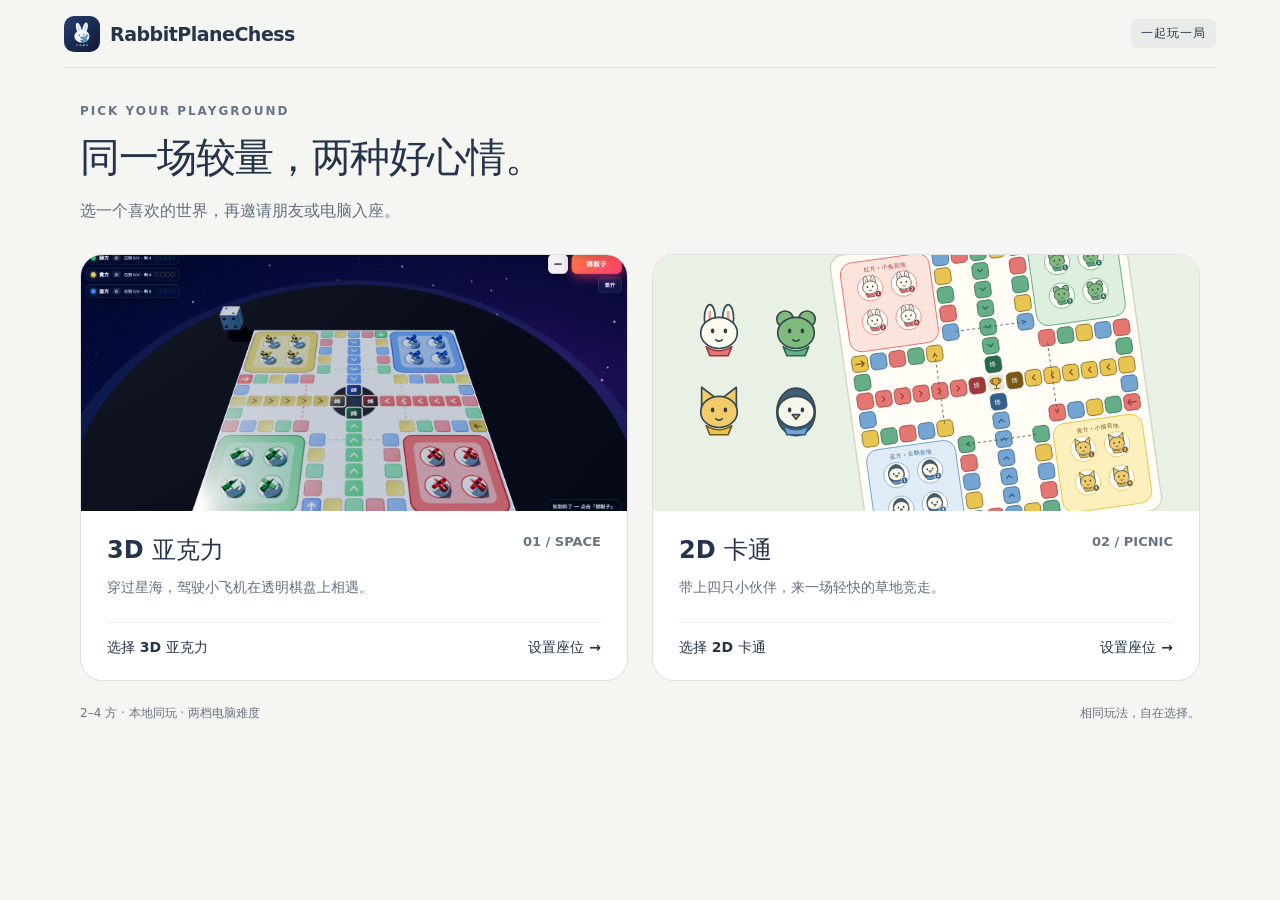
==== commit 79190485: "improve UI" ====
--- a/public/index.html
+++ b/public/index.html
@@ -19,7 +19,7 @@
 <header id="header"><a class="brand" href="/" id="brandHome"><img src="./icons/icon.svg" alt="">RabbitPlaneChess</a><span id="themeTag" class="tag">一起玩一局</span><button id="homeButton" hidden>← 主题首页</button></header>
 <main id="home" hidden><div class="eyebrow">PICK YOUR PLAYGROUND</div><h1>同一场较量，两种好心情。</h1><p>选一个喜欢的世界，再邀请朋友或电脑入座。</p><div id="themeCards" class="cards"></div><footer><span>2–4 方 · 本地同玩 · 两档电脑难度</span><span>相同玩法，自在选择。</span></footer><p id="routeMessage" role="status"></p></main>
 <main id="setup" hidden><div class="setup-title"><div><span id="setupTheme" class="eyebrow"></span><h1>谁来一起玩？</h1></div><span class="tag">01 选主题 / 02 设座位</span></div><p>每种颜色独立设置，至少开启两方。</p><div class="setup-box"><div id="seats"></div><div class="setup-options"><span id="setupCount" role="status"></span><button id="testButton"></button></div><button id="startButton" class="primary wide">开始游戏 →</button><p class="rules" id="rulesText"></p></div></main>
-<main id="game" hidden><div id="sceneHost"></div><aside id="playerPanel"><div class="eyebrow">本场玩家</div><div id="players"></div></aside><aside id="controls"><section class="panel"><span class="eyebrow" id="turnType"></span><h2 id="turnText"></h2><div id="diceFace" aria-label="尚未掷骰">—</div><button id="rollButton" class="primary wide">掷骰子</button><p id="hint" role="status" aria-live="polite"></p><div id="pickPanel" aria-label="选择独立棋子"></div></section><section id="tips" class="panel"><div class="eyebrow">小小提示</div><p id="tipText"></p></section><div id="viewControls"><button data-view="tilt" class="on">3D</button><button data-view="top">俯视</button><button data-view="follow">跟随：关</button></div><div class="game-actions"><button id="backSetup">返回设置</button><button id="restartButton">重开一局</button></div></aside></main>
+<main id="game" hidden><div id="sceneHost"></div><aside id="playerPanel"><div class="eyebrow">本场玩家</div><div id="players"></div></aside><aside id="controls"><section class="panel"><span class="eyebrow" id="turnType"></span><h2 id="turnText"></h2><div id="diceFace" aria-label="尚未掷骰">—</div><button id="rollButton" class="primary wide" aria-keyshortcuts="Enter">掷骰子 <span class="key-hint">Enter ↵</span></button><p id="hint" role="status" aria-live="polite"></p><div id="pickPanel" aria-label="选择独立棋子"></div></section><section id="tips" class="panel"><div class="eyebrow">小小提示</div><p id="tipText"></p></section><div id="viewControls"><button data-view="tilt" class="on">3D</button><button data-view="top">俯视</button><button data-view="follow">跟随：关</button></div><div class="game-actions"><button id="backSetup">返回设置</button><button id="restartButton">重开一局</button></div></aside></main>
 <div id="loading" hidden role="status"><div class="panel"><h2>正在准备棋盘…</h2><p>RabbitPlaneChess</p><button id="cancelLoad">返回设置</button></div></div>
 <dialog id="result"><div class="eyebrow">本场名次</div><h1 id="winner"></h1><div id="ranking"></div><button id="againButton" class="primary wide">再来一局</button><button id="resultSetup" class="wide">返回设置</button><button id="resultHome" class="wide">主题首页</button></dialog>
 <script type="module" src="./js/app.js"></script>
--- a/public/styles/app.css
+++ b/public/styles/app.css
@@ -1,16 +1,17 @@
 :root{font-family:"PingFang SC","Microsoft YaHei",system-ui,sans-serif;color:#25334b;background:#f5f5f2;font-synthesis:none}
 *{box-sizing:border-box}body{margin:0;min-height:100vh}button,a{font:inherit}button{color:inherit;border:1px solid #dce0df;background:white;border-radius:12px;padding:10px 18px;cursor:pointer;transition:background .15s}button:hover:not(:disabled){filter:brightness(.97)}button:disabled{opacity:.5;cursor:not-allowed}button:focus-visible,a:focus-visible,[role=button]:focus-visible{outline:3px solid #397ac7;outline-offset:4px}[hidden]{display:none!important}
-#header{height:82px;margin:0 5%;display:flex;align-items:center;gap:16px;border-bottom:1px solid #dedfdc;position:relative;z-index:10}.brand{display:flex;gap:12px;align-items:center;font-weight:800;letter-spacing:-.5px;font-size:21px;color:inherit;text-decoration:none}.brand img{width:42px;border-radius:12px}#homeButton{margin-left:auto}body[data-page=home] #themeTag{margin-left:auto}.tag{font-size:12px;padding:6px 10px;border-radius:7px;background:#e9ebe8;letter-spacing:1px}.eyebrow{font-size:12px;letter-spacing:2px;font-weight:700;color:#687589}h1{font-size:40px;letter-spacing:-1.4px;margin:12px 0}p{color:#647081;line-height:1.8;margin:8px 0 22px}.primary{background:#293b51;color:white;border:0;font-weight:700}.wide{width:100%;margin-top:10px}svg{display:block}
+#header{height:68px;margin:0 5%;display:flex;align-items:center;gap:14px;border-bottom:1px solid #dedfdc;position:relative;z-index:10}.brand{display:flex;gap:10px;align-items:center;font-weight:800;letter-spacing:-.5px;font-size:19px;color:inherit;text-decoration:none}.brand img{width:36px;border-radius:10px}#homeButton{margin-left:auto}body[data-page=home] #themeTag{margin-left:auto}.tag{font-size:12px;padding:6px 10px;border-radius:7px;background:#e9ebe8;letter-spacing:1px}.eyebrow{font-size:12px;letter-spacing:2px;font-weight:700;color:#687589}h1{font-size:40px;letter-spacing:-1.4px;margin:12px 0}p{color:#647081;line-height:1.8;margin:8px 0 22px}.primary{background:#293b51;color:white;border:0;font-weight:700}.wide{width:100%;margin-top:10px}svg{display:block}
 #home{max-width:1120px;margin:36px auto}.cards{display:grid;grid-template-columns:1fr 1fr;gap:24px;margin-top:28px}.card{border:1px solid #dce0df;border-radius:22px;background:white;overflow:hidden;text-align:left;padding:0;transition:transform .2s,box-shadow .2s}.card:hover{transform:translateY(-4px);box-shadow:0 15px 30px #28384b15}.preview{height:256px;overflow:hidden;position:relative;background:#e9f1e6;display:flex;align-items:center;justify-content:center}.preview img{width:100%;height:100%;object-fit:cover}.preview>svg{width:300px;transform:rotate(-8deg);margin-left:140px;flex-shrink:0}.preview .characters{position:absolute;left:34px;top:45px;display:grid;grid-template-columns:62px 62px;gap:15px}.characters svg{width:64px;height:64px}.cardcopy{padding:23px 26px}.cardcopy h2{font-size:24px;margin:0 0 9px;display:flex;justify-content:space-between}.cardcopy h2 span{color:#697484;font-size:13px}.cardcopy p{font-size:14px;margin:0 0 22px}.cardcopy .action{display:flex;justify-content:space-between;border-top:1px solid #edf0ee;padding-top:16px;font-size:14px;font-weight:700}footer{display:flex;justify-content:space-between;margin-top:24px;font-size:12px;color:#687384}
 #setup{max-width:800px;margin:26px auto}.setup-title,.setup-options{display:flex;justify-content:space-between;align-items:center;gap:12px}.setup-box{border:1px solid #dce0df;background:white;padding:24px 30px;border-radius:22px}.seatrow{display:flex;gap:12px;align-items:center;padding:10px 0;border-bottom:1px solid #eef0ec}.seatrow svg{width:48px;height:48px}.seatrow strong{width:100px;font-size:14px}.seat-icon{width:48px;text-align:center;font-size:28px;flex-shrink:0}.modes{display:flex;gap:6px;flex:1}.modes button{flex:1;font-size:12px;padding:10px 5px}.modes .selected{background:#293b51;color:#fff}.seatrow.off>svg,.seatrow.off>.seat-icon{filter:grayscale(1);opacity:.4}.seatrow.off>strong{color:#7b8387}.setup-options{margin:16px 0;font-size:12px;color:#697484}.rules{font-size:12px;margin:14px 0 0}.error{color:#b33137!important}
-body[data-page=game]{height:100vh;overflow:hidden}body[data-theme=cartoon][data-page=game]{background:#eff3e9}body[data-page=game] #header{height:66px}
+body[data-page=game]{height:100vh;overflow:hidden}body[data-theme=cartoon][data-page=game]{background:#eff3e9}body[data-page=game] #header{height:58px}
 body[data-theme=cartoon] #game{display:grid;grid-template-columns:220px minmax(0,1fr) 240px;gap:22px;margin:18px auto 0;max-width:1300px;padding:0 18px}
 body[data-theme=cartoon] #sceneHost{grid-column:2;grid-row:1;display:flex;justify-content:center;align-items:flex-start}
-.cartoon-board{width:min(100%,calc(100vh - 152px));height:calc(100vh - 152px);filter:drop-shadow(0 8px 0 #dbe2d2)}
-body[data-theme=cartoon] #playerPanel{grid-column:1;grid-row:1}body[data-theme=cartoon] #controls{grid-column:3;grid-row:1}.player{background:#ffffffbd;border:1px solid #dde4d9;border-radius:16px;padding:13px;margin:12px 0;display:flex;align-items:center;gap:10px}.player svg{width:40px;height:43px;flex-shrink:0}.player strong{font-size:14px}.player small{display:block;font-size:11px;color:#6d786b;margin-top:5px}.player.current{border:2px solid var(--seat);background:#fff8f3}.player .progress{font-size:11px;white-space:nowrap;margin-top:6px}.state-pips{display:flex;gap:5px;margin-top:6px}.state-pips i{width:10px;height:10px;border:1px solid var(--seat);border-radius:3px}.state-pips i.track,.state-pips i.home{background:var(--seat)}.state-pips i.done{background:#293b51;border-color:#293b51}.panel{background:#fffdf7;border:1px solid #dce3d5;border-radius:20px;padding:20px;margin-bottom:14px}.panel h2{font-size:20px;margin:9px 0 14px}.panel p{font-size:12px;line-height:1.9;margin:12px 0;color:#697363}#diceFace{width:70px;height:70px;border:2px solid #cfc6b6;background:white;border-radius:16px;display:flex;align-items:center;justify-content:center;font-size:35px;font-weight:800;color:#293b51;margin:14px 0;box-shadow:0 5px 0 #e9e3d7}#diceFace.rolling{animation:shake .18s infinite}#diceFace svg{width:100%;height:100%}@keyframes shake{0%,100%{transform:rotate(-7deg)}50%{transform:rotate(7deg)}}#hint{min-height:46px}#pickPanel{display:flex;gap:8px;flex-wrap:wrap}#pickPanel button{padding:8px 0;width:40px;border:2px solid var(--seat);background:white;font-weight:800;color:#293b51}#pickPanel button:hover{background:#fff2d8}#viewControls{display:flex;gap:6px;margin-bottom:10px}#viewControls button{padding:8px 12px;font-size:12px}.game-actions{display:flex;gap:8px;flex-direction:column}.game-actions button{width:100%}.piece-ring{opacity:.85}.in-base:not(.pickable) .piece-ring{opacity:0}.pickable{cursor:pointer}.pickable .piece-ring{stroke:#b28021;stroke-width:3;fill:#fff2a8;filter:drop-shadow(0 0 2px #d89c27)}.pickable:hover .piece-ring{stroke:#293b51;stroke-width:4}
+.cartoon-board{width:min(100%,calc(100vh - 140px));height:calc(100vh - 140px);filter:drop-shadow(0 8px 0 #dbe2d2)}
+body[data-theme=cartoon] #playerPanel{grid-column:1;grid-row:1}body[data-theme=cartoon] #controls{grid-column:3;grid-row:1}body[data-theme=cartoon] #turnText{color:var(--turn-seat)}.player{background:#ffffffbd;border:1px solid #dde4d9;border-radius:16px;padding:13px;margin:12px 0;display:flex;align-items:center;gap:10px}.player svg{width:40px;height:43px;flex-shrink:0}.player strong{font-size:14px}.player small{display:block;font-size:11px;color:#6d786b;margin-top:5px}.player.current{border:2px solid var(--seat);background:#fff8f3}.player .progress{font-size:11px;white-space:nowrap;margin-top:6px}.state-pips{display:flex;gap:5px;margin-top:6px}.state-pips i{width:10px;height:10px;border:1px solid var(--seat);border-radius:3px;display:grid;place-items:center;font-style:normal}.state-pips i.track,.state-pips i.home{background:var(--seat)}.state-pips i.done{background:#293b51;border-color:#293b51}body[data-theme=cartoon] .state-pips i.done{background:var(--seat-dark);border-color:var(--seat-dark)}body[data-theme=cartoon] .state-pips i.done::after{content:'✓';color:#fff;font-size:8px;font-weight:900;line-height:1}.panel{background:#fffdf7;border:1px solid #dce3d5;border-radius:20px;padding:20px;margin-bottom:14px}.panel h2{font-size:20px;margin:9px 0 14px}.panel p{font-size:12px;line-height:1.9;margin:12px 0;color:#697363}#diceFace{width:70px;height:70px;border:2px solid #cfc6b6;background:white;border-radius:16px;display:flex;align-items:center;justify-content:center;font-size:35px;font-weight:800;color:#293b51;margin:14px 0;box-shadow:0 5px 0 #e9e3d7}#diceFace.rolling{animation:shake .18s infinite}#diceFace svg{width:100%;height:100%}@keyframes shake{0%,100%{transform:rotate(-7deg)}50%{transform:rotate(7deg)}}#hint{min-height:46px}#pickPanel{display:flex;gap:8px;flex-wrap:wrap}#pickPanel button{padding:8px 0;width:40px;border:2px solid var(--seat);background:white;font-weight:800;color:#293b51}#pickPanel button:hover{background:#fff2d8}#viewControls{display:flex;gap:6px;margin-bottom:10px}#viewControls button{padding:8px 12px;font-size:12px}.game-actions{display:flex;gap:8px;flex-direction:column}.game-actions button{width:100%}.key-hint{font-size:10px;font-weight:600;opacity:.72;margin-left:5px}.piece-ring{opacity:.85}.in-base:not(.pickable) .piece-ring{opacity:0}.pickable{cursor:pointer}.pickable .piece-ring{stroke:#b28021;stroke-width:3;fill:#fff2a8;filter:drop-shadow(0 0 2px #d89c27)}.pickable:hover .piece-ring{stroke:#293b51;stroke-width:4}
 #loading{position:fixed;inset:0;z-index:80;background:#101b35da;display:grid;place-items:center}#loading .panel{text-align:center;min-width:320px;color:#25334b}dialog{border:1px solid #dce0df;border-radius:24px;padding:28px;width:min(480px,90vw);color:#25334b;box-shadow:0 20px 80px #0005}dialog::backdrop{background:#091327b8;backdrop-filter:blur(8px)}dialog h1{font-size:27px}dialog .ranking-row{display:flex;align-items:center;justify-content:space-between;padding:12px 0;border-bottom:1px solid #e1e5e7;font-size:14px}
 /* Original acrylic viewport, fixed 45-degree camera and translucent HUD. */
-body[data-theme=acrylic]:not([data-page=home]){background:#080f23;color:#f4f8ff}body[data-theme=acrylic] #header{border-color:#8fbaff25}body[data-theme=acrylic] .tag{background:#30446480;color:#c9d8f0}body[data-theme=acrylic] button{background:#273d5c99;border-color:#91b6ff40;color:#f4f8ff}body[data-theme=acrylic] .primary,body[data-theme=acrylic] .modes .selected{background:linear-gradient(135deg,#4f7cff,#7b5cff)}body[data-theme=acrylic] p,body[data-theme=acrylic] .eyebrow,body[data-theme=acrylic] .setup-options{color:#b2c3e6}body[data-theme=acrylic] .setup-box{background:#142139e8;border-color:#8fbaff40}body[data-theme=acrylic] .seatrow{border-color:#8fbaff20}body[data-theme=acrylic] #scene{position:fixed;inset:0;width:100%;height:100%;display:block}body[data-theme=acrylic][data-page=game] #header{border:0;pointer-events:none;height:60px;margin:0 18px}body[data-theme=acrylic][data-page=game] #header>*{pointer-events:auto}body[data-theme=acrylic][data-page=game] .brand{font-size:15px}body[data-theme=acrylic][data-page=game] .brand img{width:30px}body[data-theme=acrylic][data-page=game] #themeTag{display:none}body[data-theme=acrylic] #playerPanel{position:fixed;top:70px;left:14px;width:240px;z-index:5}body[data-theme=acrylic] #playerPanel>.eyebrow{display:none}body[data-theme=acrylic] .player{padding:8px 11px;border-radius:13px;background:#040f2794;border:1px solid #8fc4ff38;backdrop-filter:blur(14px) saturate(1.25);box-shadow:inset 0 1px #fff1,0 7px 22px #0005;margin:8px 0}body[data-theme=acrylic] .player.current{border-color:#ffffff80}body[data-theme=acrylic] .player strong{font-size:13px}body[data-theme=acrylic] .player small{color:#b2c3e6}body[data-theme=acrylic] .player .seat-icon{width:24px;font-size:22px}body[data-theme=acrylic] #controls{position:fixed;right:14px;top:70px;width:220px;z-index:5}body[data-theme=acrylic] .panel{background:#030c2099;backdrop-filter:blur(18px) saturate(1.28);border-color:#89beff4d;border-radius:16px;padding:14px;box-shadow:inset 0 1px #fff2,0 10px 34px #0005}body[data-theme=acrylic] .panel h2{font-size:16px}body[data-theme=acrylic] #tips{display:none}body[data-theme=acrylic] #pickPanel button{background:var(--seat);color:#17233b}body[data-theme=acrylic] #viewControls .on{border-color:#adceff;background:#537fc36b}body[data-theme=acrylic] dialog button{color:#25334b;background:#edf0f4}body[data-theme=acrylic] dialog .primary{color:white}
+body[data-theme=acrylic]:not([data-page=home]){background:#080f23;color:#f4f8ff}body[data-theme=acrylic] #header{border-color:#8fbaff25}body[data-theme=acrylic] .tag{background:#30446480;color:#c9d8f0}body[data-theme=acrylic] button{background:#273d5c99;border-color:#91b6ff40;color:#f4f8ff}body[data-theme=acrylic] .primary,body[data-theme=acrylic] .modes .selected{background:linear-gradient(135deg,#4f7cff,#7b5cff)}body[data-theme=acrylic] p,body[data-theme=acrylic] .eyebrow,body[data-theme=acrylic] .setup-options{color:#b2c3e6}body[data-theme=acrylic] .setup-box{background:#142139e8;border-color:#8fbaff40}body[data-theme=acrylic] .seatrow{border-color:#8fbaff20}body[data-theme=acrylic] #scene{position:fixed;inset:0;width:100%;height:100%;display:block}body[data-theme=acrylic][data-page=game] #header{border:0;pointer-events:none;height:52px;margin:0 18px}body[data-theme=acrylic][data-page=game] #header>*{pointer-events:auto}body[data-theme=acrylic][data-page=game] .brand{font-size:15px}body[data-theme=acrylic][data-page=game] .brand img{width:28px}body[data-theme=acrylic][data-page=game] #themeTag{display:none}body[data-theme=acrylic] #playerPanel{position:fixed;top:60px;left:14px;width:240px;z-index:5}body[data-theme=acrylic] #playerPanel>.eyebrow{display:none}body[data-theme=acrylic] .player{padding:8px 11px;border-radius:13px;background:#040f2794;border:1px solid #8fc4ff38;backdrop-filter:blur(14px) saturate(1.25);box-shadow:inset 0 1px #fff1,0 7px 22px #0005;margin:8px 0}body[data-theme=acrylic] .player.current{border-color:#ffffff80}body[data-theme=acrylic] .player strong{font-size:13px}body[data-theme=acrylic] .player small{color:#b2c3e6}body[data-theme=acrylic] .player .seat-icon{width:24px;font-size:22px}body[data-theme=acrylic] #controls{position:fixed;right:14px;top:60px;width:220px;z-index:5}body[data-theme=acrylic] .panel{background:#030c2099;backdrop-filter:blur(18px) saturate(1.28);border-color:#89beff4d;border-radius:16px;padding:14px;box-shadow:inset 0 1px #fff2,0 10px 34px #0005}body[data-theme=acrylic] .panel h2{font-size:16px}body[data-theme=acrylic] #tips{display:none}body[data-theme=acrylic] #pickPanel button{background:var(--seat);color:#17233b}body[data-theme=acrylic] #viewControls .on{border-color:#adceff;background:#537fc36b}body[data-theme=acrylic] dialog button{color:#25334b;background:#edf0f4}body[data-theme=acrylic] dialog .primary{color:white}
 @media(max-height:750px){#home{margin:24px auto;max-width:1030px}h1{font-size:34px}.preview{height:220px}.cards{margin-top:20px}.cardcopy{padding:20px 24px}#home p{margin-bottom:15px}#setup{margin:14px auto}#setup h1{font-size:30px;margin:8px 0}#setup>p{margin:6px 0 16px}.setup-box{padding:18px 30px}.seatrow{padding:8px 0}body[data-theme=cartoon] #game{gap:16px;grid-template-columns:200px minmax(0,1fr) 220px}.panel{padding:16px}.panel p{margin:8px 0}.player{padding:10px}#diceFace{width:60px;height:60px;margin:10px 0}#tips{padding:12px 16px}.panel h2{margin:8px 0 10px}.wide{margin-top:8px}#hint{min-height:40px}body[data-theme=acrylic] #controls{width:205px}}
 @media(max-width:1050px){#home,#setup{margin:24px}.preview .characters{left:15px;grid-template-columns:42px 42px}.characters svg{width:48px}.preview>svg{margin-left:100px}body[data-theme=cartoon] #game{grid-template-columns:150px minmax(0,1fr) 180px;gap:12px;padding:0 12px}.player svg{width:30px}.player{gap:6px;padding:8px}.panel{padding:12px}#pickPanel{gap:4px}#pickPanel button{width:32px}}
-@media(max-width:700px){#header{margin:0 14px;height:68px}.brand{font-size:16px}.brand img{width:32px}.tag{display:none}.cards{grid-template-columns:1fr}.preview{height:210px}h1{font-size:28px}.setup-title{display:block}.setup-box{padding:15px}.seatrow{flex-wrap:wrap}.modes{flex-basis:100%}.seatrow strong{width:auto}footer{gap:16px}.setup-options{flex-wrap:wrap}body[data-page=game]{overflow:auto}body[data-theme=cartoon] #game{display:flex;flex-direction:column}body[data-theme=cartoon] #sceneHost{order:0}.cartoon-board{width:100%;height:auto}body[data-theme=cartoon] #playerPanel{order:1}body[data-theme=cartoon] #controls{order:2}body[data-theme=cartoon] #players{display:grid;grid-template-columns:1fr 1fr;gap:6px}#tips{display:none}}
+@media(max-width:700px){#header{margin:0 14px;height:60px}.brand{font-size:16px}.brand img{width:30px}.tag{display:none}.key-hint{display:none}.cards{grid-template-columns:1fr}.preview{height:210px}h1{font-size:28px}.setup-title{display:block}.setup-box{padding:15px}.seatrow{flex-wrap:wrap}.modes{flex-basis:100%}.seatrow strong{width:auto}footer{gap:16px}.setup-options{flex-wrap:wrap}body[data-page=game]{overflow:auto}body[data-theme=cartoon] #game{display:flex;flex-direction:column}body[data-theme=cartoon] #sceneHost{order:0}.cartoon-board{width:100%;height:auto}body[data-theme=cartoon] #playerPanel{order:1}body[data-theme=cartoon] #controls{order:2}body[data-theme=cartoon] #players{display:grid;grid-template-columns:1fr 1fr;gap:6px}#tips{display:none}}
+@media(pointer:coarse){.key-hint{display:none}}
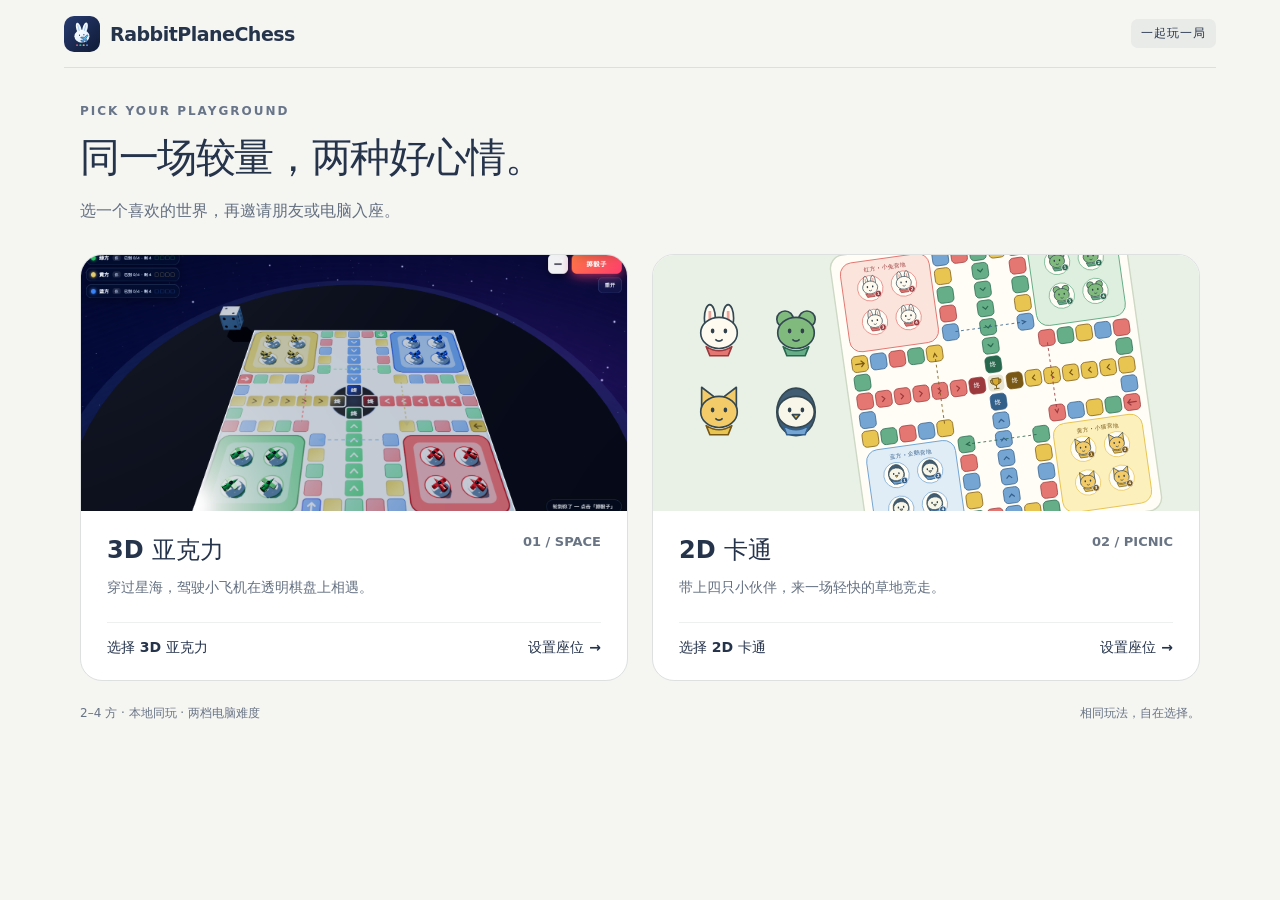
==== commit dc821220: "去掉enter掷筛子提示" ====
--- a/public/index.html
+++ b/public/index.html
@@ -19,7 +19,7 @@
 <header id="header"><a class="brand" href="/" id="brandHome"><img src="./icons/icon.svg" alt="">RabbitPlaneChess</a><span id="themeTag" class="tag">一起玩一局</span><button id="homeButton" hidden>← 主题首页</button></header>
 <main id="home" hidden><div class="eyebrow">PICK YOUR PLAYGROUND</div><h1>同一场较量，两种好心情。</h1><p>选一个喜欢的世界，再邀请朋友或电脑入座。</p><div id="themeCards" class="cards"></div><footer><span>2–4 方 · 本地同玩 · 两档电脑难度</span><span>相同玩法，自在选择。</span></footer><p id="routeMessage" role="status"></p></main>
 <main id="setup" hidden><div class="setup-title"><div><span id="setupTheme" class="eyebrow"></span><h1>谁来一起玩？</h1></div><span class="tag">01 选主题 / 02 设座位</span></div><p>每种颜色独立设置，至少开启两方。</p><div class="setup-box"><div id="seats"></div><div class="setup-options"><span id="setupCount" role="status"></span><button id="testButton"></button></div><button id="startButton" class="primary wide">开始游戏 →</button><p class="rules" id="rulesText"></p></div></main>
-<main id="game" hidden><div id="sceneHost"></div><aside id="playerPanel"><div class="eyebrow">本场玩家</div><div id="players"></div></aside><aside id="controls"><section class="panel"><span class="eyebrow" id="turnType"></span><h2 id="turnText"></h2><div id="diceFace" aria-label="尚未掷骰">—</div><button id="rollButton" class="primary wide" aria-keyshortcuts="Enter">掷骰子 <span class="key-hint">Enter ↵</span></button><p id="hint" role="status" aria-live="polite"></p><div id="pickPanel" aria-label="选择独立棋子"></div></section><section id="tips" class="panel"><div class="eyebrow">小小提示</div><p id="tipText"></p></section><div id="viewControls"><button data-view="tilt" class="on">3D</button><button data-view="top">俯视</button><button data-view="follow">跟随：关</button></div><div class="game-actions"><button id="backSetup">返回设置</button><button id="restartButton">重开一局</button></div></aside></main>
+<main id="game" hidden><div id="sceneHost"></div><aside id="playerPanel"><div class="eyebrow">本场玩家</div><div id="players"></div></aside><aside id="controls"><section class="panel"><span class="eyebrow" id="turnType"></span><h2 id="turnText"></h2><div id="diceFace" aria-label="尚未掷骰">—</div><button id="rollButton" class="primary wide" aria-keyshortcuts="Enter">掷骰子</button><p id="hint" role="status" aria-live="polite"></p><div id="pickPanel" aria-label="选择独立棋子"></div></section><section id="tips" class="panel"><div class="eyebrow">小小提示</div><p id="tipText"></p></section><div id="viewControls"><button data-view="tilt" class="on">3D</button><button data-view="top">俯视</button><button data-view="follow">跟随：关</button></div><div class="game-actions"><button id="backSetup">返回设置</button><button id="restartButton">重开一局</button></div></aside></main>
 <div id="loading" hidden role="status"><div class="panel"><h2>正在准备棋盘…</h2><p>RabbitPlaneChess</p><button id="cancelLoad">返回设置</button></div></div>
 <dialog id="result"><div class="eyebrow">本场名次</div><h1 id="winner"></h1><div id="ranking"></div><button id="againButton" class="primary wide">再来一局</button><button id="resultSetup" class="wide">返回设置</button><button id="resultHome" class="wide">主题首页</button></dialog>
 <script type="module" src="./js/app.js"></script>
--- a/public/styles/app.css
+++ b/public/styles/app.css
@@ -7,11 +7,10 @@
 body[data-theme=cartoon] #game{display:grid;grid-template-columns:220px minmax(0,1fr) 240px;gap:22px;margin:18px auto 0;max-width:1300px;padding:0 18px}
 body[data-theme=cartoon] #sceneHost{grid-column:2;grid-row:1;display:flex;justify-content:center;align-items:flex-start}
 .cartoon-board{width:min(100%,calc(100vh - 140px));height:calc(100vh - 140px);filter:drop-shadow(0 8px 0 #dbe2d2)}
-body[data-theme=cartoon] #playerPanel{grid-column:1;grid-row:1}body[data-theme=cartoon] #controls{grid-column:3;grid-row:1}body[data-theme=cartoon] #turnText{color:var(--turn-seat)}.player{background:#ffffffbd;border:1px solid #dde4d9;border-radius:16px;padding:13px;margin:12px 0;display:flex;align-items:center;gap:10px}.player svg{width:40px;height:43px;flex-shrink:0}.player strong{font-size:14px}.player small{display:block;font-size:11px;color:#6d786b;margin-top:5px}.player.current{border:2px solid var(--seat);background:#fff8f3}.player .progress{font-size:11px;white-space:nowrap;margin-top:6px}.state-pips{display:flex;gap:5px;margin-top:6px}.state-pips i{width:10px;height:10px;border:1px solid var(--seat);border-radius:3px;display:grid;place-items:center;font-style:normal}.state-pips i.track,.state-pips i.home{background:var(--seat)}.state-pips i.done{background:#293b51;border-color:#293b51}body[data-theme=cartoon] .state-pips i.done{background:var(--seat-dark);border-color:var(--seat-dark)}body[data-theme=cartoon] .state-pips i.done::after{content:'✓';color:#fff;font-size:8px;font-weight:900;line-height:1}.panel{background:#fffdf7;border:1px solid #dce3d5;border-radius:20px;padding:20px;margin-bottom:14px}.panel h2{font-size:20px;margin:9px 0 14px}.panel p{font-size:12px;line-height:1.9;margin:12px 0;color:#697363}#diceFace{width:70px;height:70px;border:2px solid #cfc6b6;background:white;border-radius:16px;display:flex;align-items:center;justify-content:center;font-size:35px;font-weight:800;color:#293b51;margin:14px 0;box-shadow:0 5px 0 #e9e3d7}#diceFace.rolling{animation:shake .18s infinite}#diceFace svg{width:100%;height:100%}@keyframes shake{0%,100%{transform:rotate(-7deg)}50%{transform:rotate(7deg)}}#hint{min-height:46px}#pickPanel{display:flex;gap:8px;flex-wrap:wrap}#pickPanel button{padding:8px 0;width:40px;border:2px solid var(--seat);background:white;font-weight:800;color:#293b51}#pickPanel button:hover{background:#fff2d8}#viewControls{display:flex;gap:6px;margin-bottom:10px}#viewControls button{padding:8px 12px;font-size:12px}.game-actions{display:flex;gap:8px;flex-direction:column}.game-actions button{width:100%}.key-hint{font-size:10px;font-weight:600;opacity:.72;margin-left:5px}.piece-ring{opacity:.85}.in-base:not(.pickable) .piece-ring{opacity:0}.pickable{cursor:pointer}.pickable .piece-ring{stroke:#b28021;stroke-width:3;fill:#fff2a8;filter:drop-shadow(0 0 2px #d89c27)}.pickable:hover .piece-ring{stroke:#293b51;stroke-width:4}
+body[data-theme=cartoon] #playerPanel{grid-column:1;grid-row:1}body[data-theme=cartoon] #controls{grid-column:3;grid-row:1}body[data-theme=cartoon] #turnText{color:var(--turn-seat)}.player{background:#ffffffbd;border:1px solid #dde4d9;border-radius:16px;padding:13px;margin:12px 0;display:flex;align-items:center;gap:10px}.player svg{width:40px;height:43px;flex-shrink:0}.player strong{font-size:14px}.player small{display:block;font-size:11px;color:#6d786b;margin-top:5px}.player.current{border:2px solid var(--seat);background:#fff8f3}.player .progress{font-size:11px;white-space:nowrap;margin-top:6px}.state-pips{display:flex;gap:5px;margin-top:6px}.state-pips i{width:10px;height:10px;border:1px solid var(--seat);border-radius:3px;display:grid;place-items:center;font-style:normal}.state-pips i.track,.state-pips i.home{background:var(--seat)}.state-pips i.done{background:#293b51;border-color:#293b51}body[data-theme=cartoon] .state-pips i.done{background:var(--seat-dark);border-color:var(--seat-dark)}body[data-theme=cartoon] .state-pips i.done::after{content:'✓';color:#fff;font-size:8px;font-weight:900;line-height:1}.panel{background:#fffdf7;border:1px solid #dce3d5;border-radius:20px;padding:20px;margin-bottom:14px}.panel h2{font-size:20px;margin:9px 0 14px}.panel p{font-size:12px;line-height:1.9;margin:12px 0;color:#697363}#diceFace{width:70px;height:70px;border:2px solid #cfc6b6;background:white;border-radius:16px;display:flex;align-items:center;justify-content:center;font-size:35px;font-weight:800;color:#293b51;margin:14px 0;box-shadow:0 5px 0 #e9e3d7}#diceFace.rolling{animation:shake .18s infinite}#diceFace svg{width:100%;height:100%}@keyframes shake{0%,100%{transform:rotate(-7deg)}50%{transform:rotate(7deg)}}#hint{min-height:46px}#pickPanel{display:flex;gap:8px;flex-wrap:wrap}#pickPanel button{padding:8px 0;width:40px;border:2px solid var(--seat);background:white;font-weight:800;color:#293b51}#pickPanel button:hover{background:#fff2d8}#viewControls{display:flex;gap:6px;margin-bottom:10px}#viewControls button{padding:8px 12px;font-size:12px}.game-actions{display:flex;gap:8px;flex-direction:column}.game-actions button{width:100%}.piece-ring{opacity:.85}.in-base:not(.pickable) .piece-ring{opacity:0}.pickable{cursor:pointer}.pickable .piece-ring{stroke:#b28021;stroke-width:3;fill:#fff2a8;filter:drop-shadow(0 0 2px #d89c27)}.pickable:hover .piece-ring{stroke:#293b51;stroke-width:4}
 #loading{position:fixed;inset:0;z-index:80;background:#101b35da;display:grid;place-items:center}#loading .panel{text-align:center;min-width:320px;color:#25334b}dialog{border:1px solid #dce0df;border-radius:24px;padding:28px;width:min(480px,90vw);color:#25334b;box-shadow:0 20px 80px #0005}dialog::backdrop{background:#091327b8;backdrop-filter:blur(8px)}dialog h1{font-size:27px}dialog .ranking-row{display:flex;align-items:center;justify-content:space-between;padding:12px 0;border-bottom:1px solid #e1e5e7;font-size:14px}
 /* Original acrylic viewport, fixed 45-degree camera and translucent HUD. */
 body[data-theme=acrylic]:not([data-page=home]){background:#080f23;color:#f4f8ff}body[data-theme=acrylic] #header{border-color:#8fbaff25}body[data-theme=acrylic] .tag{background:#30446480;color:#c9d8f0}body[data-theme=acrylic] button{background:#273d5c99;border-color:#91b6ff40;color:#f4f8ff}body[data-theme=acrylic] .primary,body[data-theme=acrylic] .modes .selected{background:linear-gradient(135deg,#4f7cff,#7b5cff)}body[data-theme=acrylic] p,body[data-theme=acrylic] .eyebrow,body[data-theme=acrylic] .setup-options{color:#b2c3e6}body[data-theme=acrylic] .setup-box{background:#142139e8;border-color:#8fbaff40}body[data-theme=acrylic] .seatrow{border-color:#8fbaff20}body[data-theme=acrylic] #scene{position:fixed;inset:0;width:100%;height:100%;display:block}body[data-theme=acrylic][data-page=game] #header{border:0;pointer-events:none;height:52px;margin:0 18px}body[data-theme=acrylic][data-page=game] #header>*{pointer-events:auto}body[data-theme=acrylic][data-page=game] .brand{font-size:15px}body[data-theme=acrylic][data-page=game] .brand img{width:28px}body[data-theme=acrylic][data-page=game] #themeTag{display:none}body[data-theme=acrylic] #playerPanel{position:fixed;top:60px;left:14px;width:240px;z-index:5}body[data-theme=acrylic] #playerPanel>.eyebrow{display:none}body[data-theme=acrylic] .player{padding:8px 11px;border-radius:13px;background:#040f2794;border:1px solid #8fc4ff38;backdrop-filter:blur(14px) saturate(1.25);box-shadow:inset 0 1px #fff1,0 7px 22px #0005;margin:8px 0}body[data-theme=acrylic] .player.current{border-color:#ffffff80}body[data-theme=acrylic] .player strong{font-size:13px}body[data-theme=acrylic] .player small{color:#b2c3e6}body[data-theme=acrylic] .player .seat-icon{width:24px;font-size:22px}body[data-theme=acrylic] #controls{position:fixed;right:14px;top:60px;width:220px;z-index:5}body[data-theme=acrylic] .panel{background:#030c2099;backdrop-filter:blur(18px) saturate(1.28);border-color:#89beff4d;border-radius:16px;padding:14px;box-shadow:inset 0 1px #fff2,0 10px 34px #0005}body[data-theme=acrylic] .panel h2{font-size:16px}body[data-theme=acrylic] #tips{display:none}body[data-theme=acrylic] #pickPanel button{background:var(--seat);color:#17233b}body[data-theme=acrylic] #viewControls .on{border-color:#adceff;background:#537fc36b}body[data-theme=acrylic] dialog button{color:#25334b;background:#edf0f4}body[data-theme=acrylic] dialog .primary{color:white}
 @media(max-height:750px){#home{margin:24px auto;max-width:1030px}h1{font-size:34px}.preview{height:220px}.cards{margin-top:20px}.cardcopy{padding:20px 24px}#home p{margin-bottom:15px}#setup{margin:14px auto}#setup h1{font-size:30px;margin:8px 0}#setup>p{margin:6px 0 16px}.setup-box{padding:18px 30px}.seatrow{padding:8px 0}body[data-theme=cartoon] #game{gap:16px;grid-template-columns:200px minmax(0,1fr) 220px}.panel{padding:16px}.panel p{margin:8px 0}.player{padding:10px}#diceFace{width:60px;height:60px;margin:10px 0}#tips{padding:12px 16px}.panel h2{margin:8px 0 10px}.wide{margin-top:8px}#hint{min-height:40px}body[data-theme=acrylic] #controls{width:205px}}
 @media(max-width:1050px){#home,#setup{margin:24px}.preview .characters{left:15px;grid-template-columns:42px 42px}.characters svg{width:48px}.preview>svg{margin-left:100px}body[data-theme=cartoon] #game{grid-template-columns:150px minmax(0,1fr) 180px;gap:12px;padding:0 12px}.player svg{width:30px}.player{gap:6px;padding:8px}.panel{padding:12px}#pickPanel{gap:4px}#pickPanel button{width:32px}}
-@media(max-width:700px){#header{margin:0 14px;height:60px}.brand{font-size:16px}.brand img{width:30px}.tag{display:none}.key-hint{display:none}.cards{grid-template-columns:1fr}.preview{height:210px}h1{font-size:28px}.setup-title{display:block}.setup-box{padding:15px}.seatrow{flex-wrap:wrap}.modes{flex-basis:100%}.seatrow strong{width:auto}footer{gap:16px}.setup-options{flex-wrap:wrap}body[data-page=game]{overflow:auto}body[data-theme=cartoon] #game{display:flex;flex-direction:column}body[data-theme=cartoon] #sceneHost{order:0}.cartoon-board{width:100%;height:auto}body[data-theme=cartoon] #playerPanel{order:1}body[data-theme=cartoon] #controls{order:2}body[data-theme=cartoon] #players{display:grid;grid-template-columns:1fr 1fr;gap:6px}#tips{display:none}}
-@media(pointer:coarse){.key-hint{display:none}}
+@media(max-width:700px){#header{margin:0 14px;height:60px}.brand{font-size:16px}.brand img{width:30px}.tag{display:none}.cards{grid-template-columns:1fr}.preview{height:210px}h1{font-size:28px}.setup-title{display:block}.setup-box{padding:15px}.seatrow{flex-wrap:wrap}.modes{flex-basis:100%}.seatrow strong{width:auto}footer{gap:16px}.setup-options{flex-wrap:wrap}body[data-page=game]{overflow:auto}body[data-theme=cartoon] #game{display:flex;flex-direction:column}body[data-theme=cartoon] #sceneHost{order:0}.cartoon-board{width:100%;height:auto}body[data-theme=cartoon] #playerPanel{order:1}body[data-theme=cartoon] #controls{order:2}body[data-theme=cartoon] #players{display:grid;grid-template-columns:1fr 1fr;gap:6px}#tips{display:none}}
